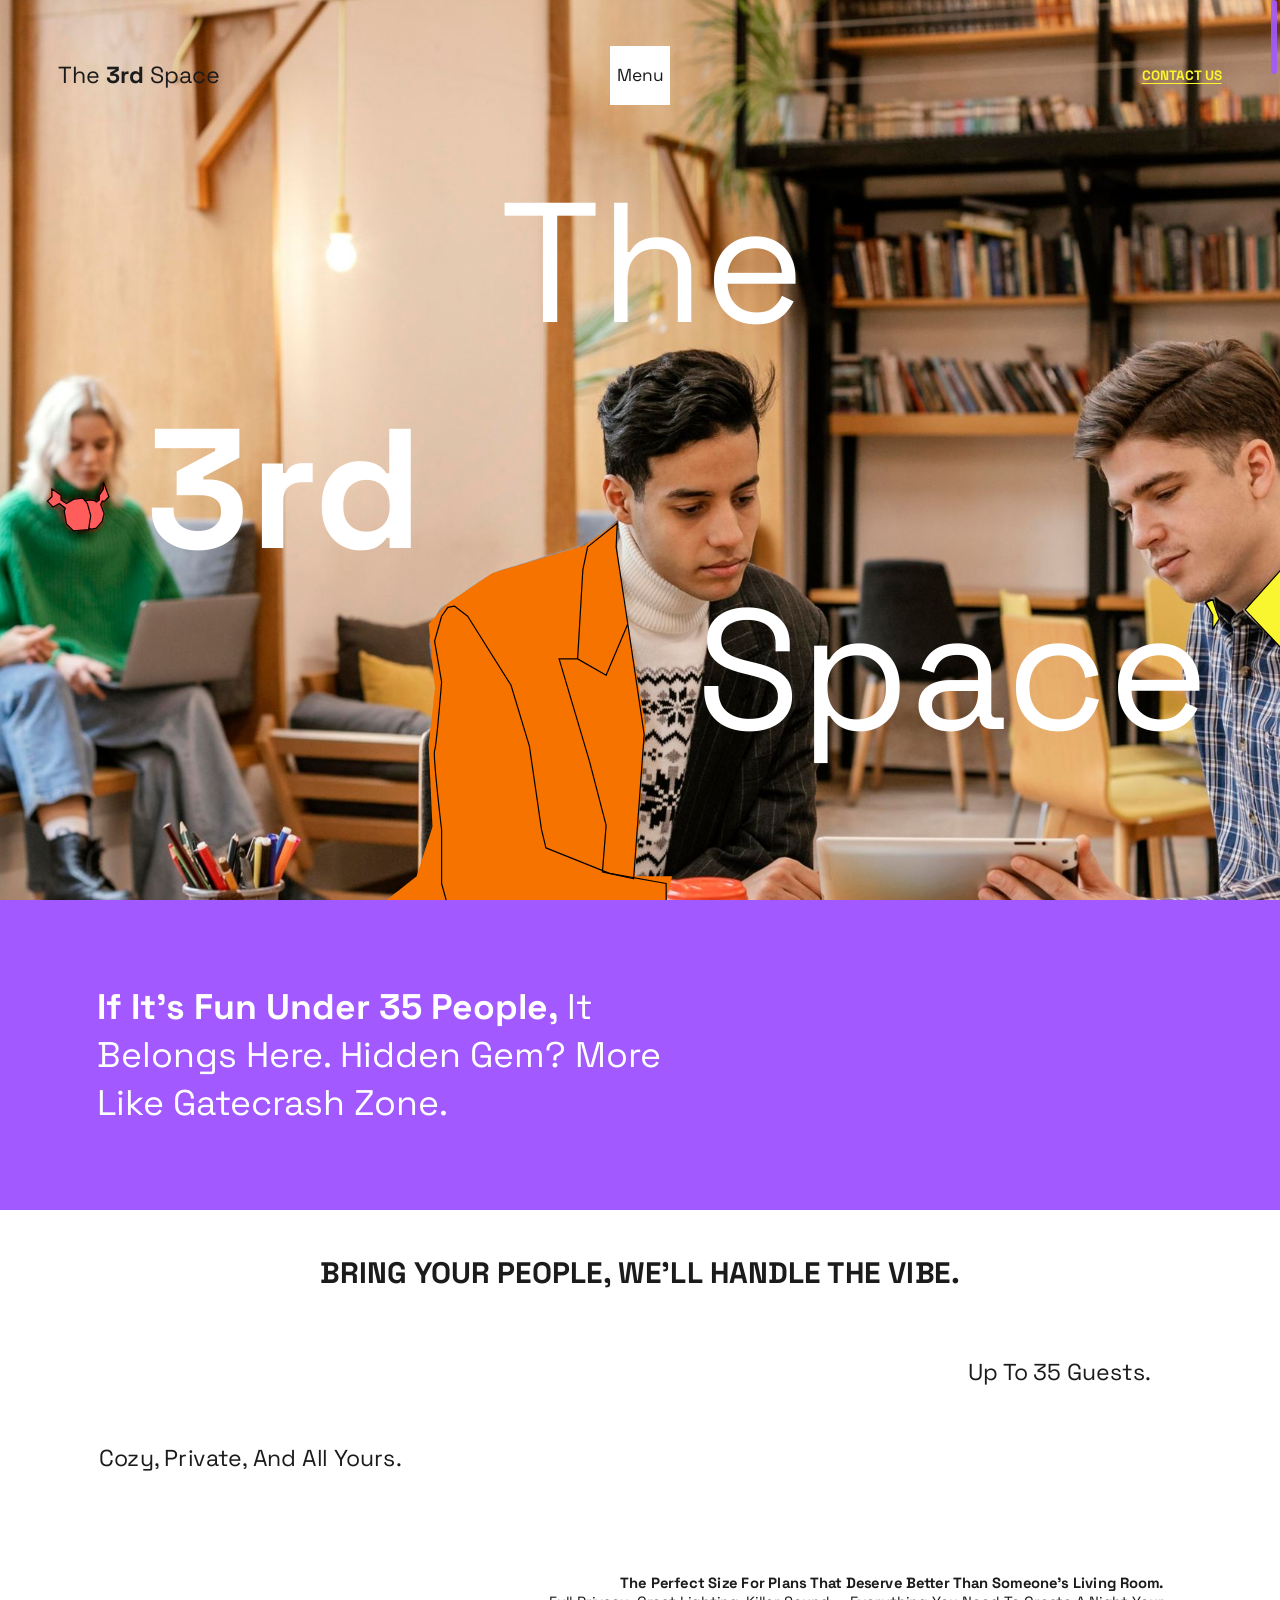
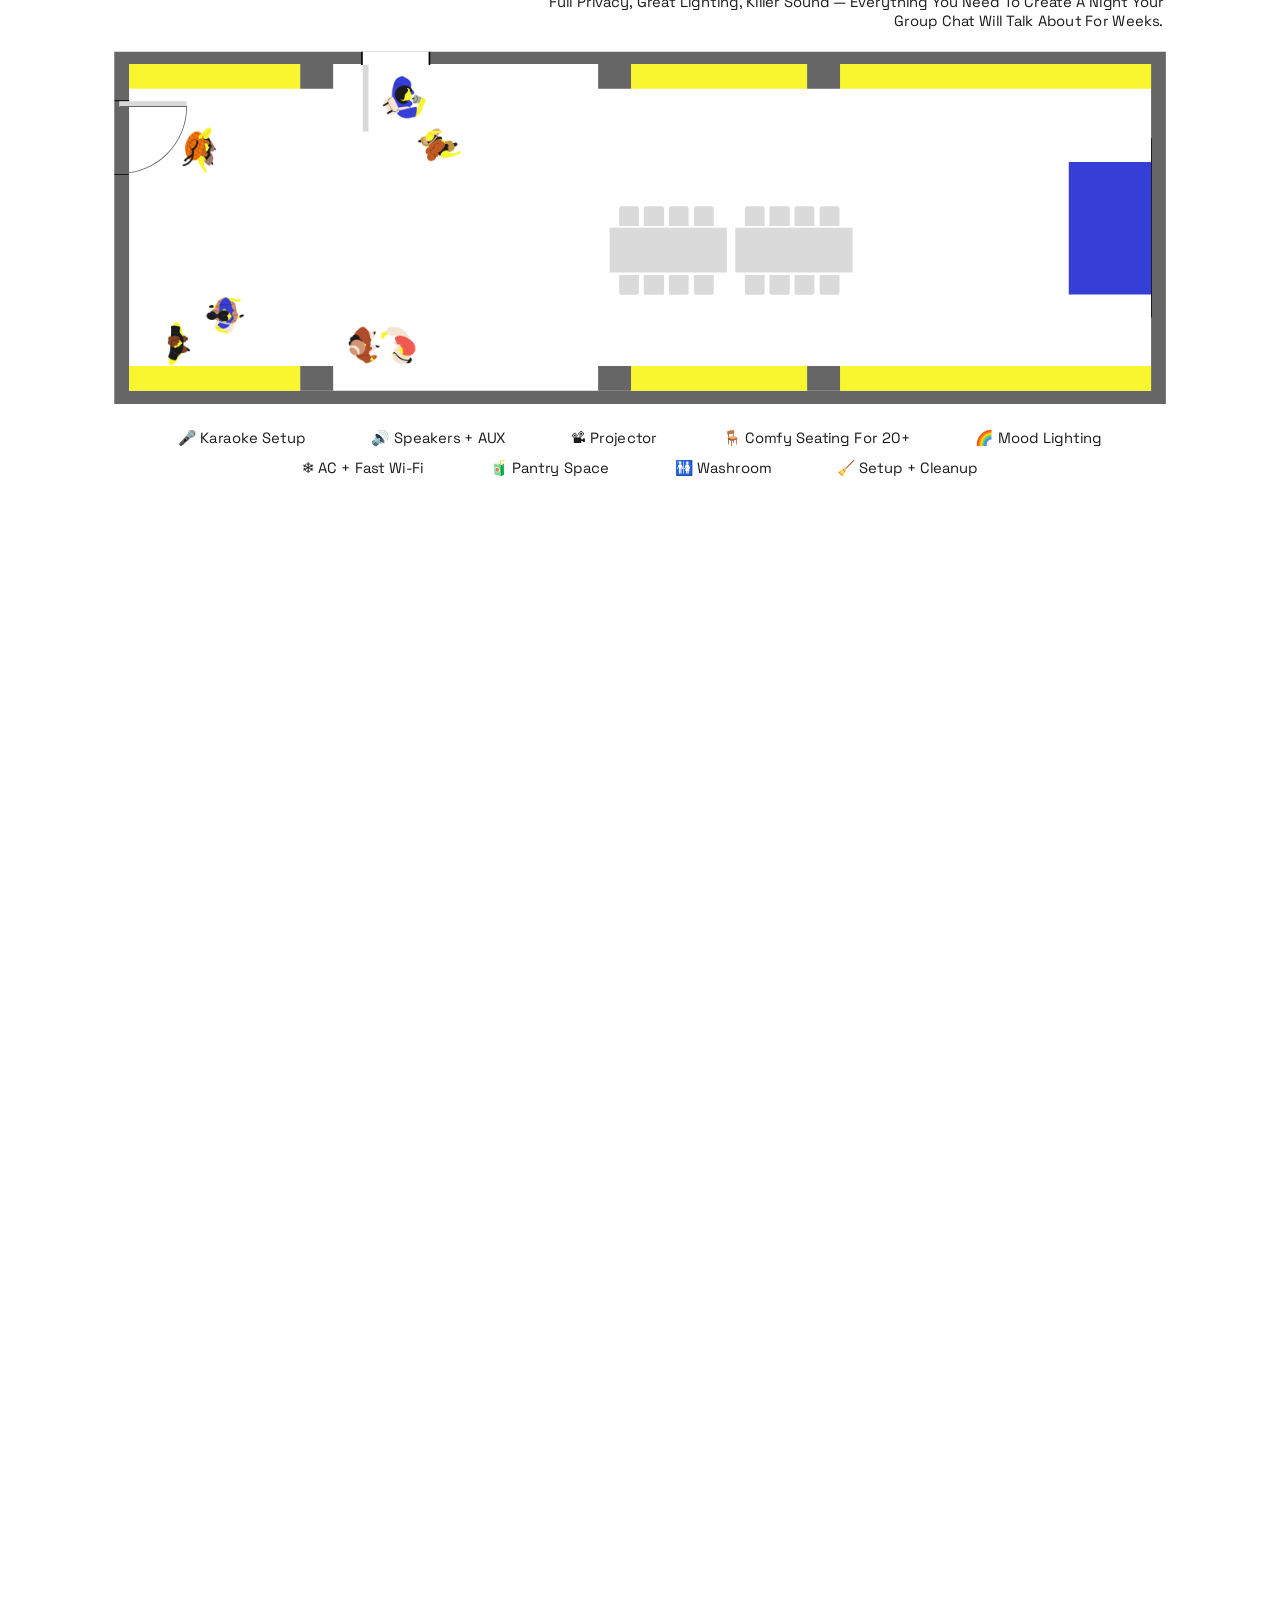
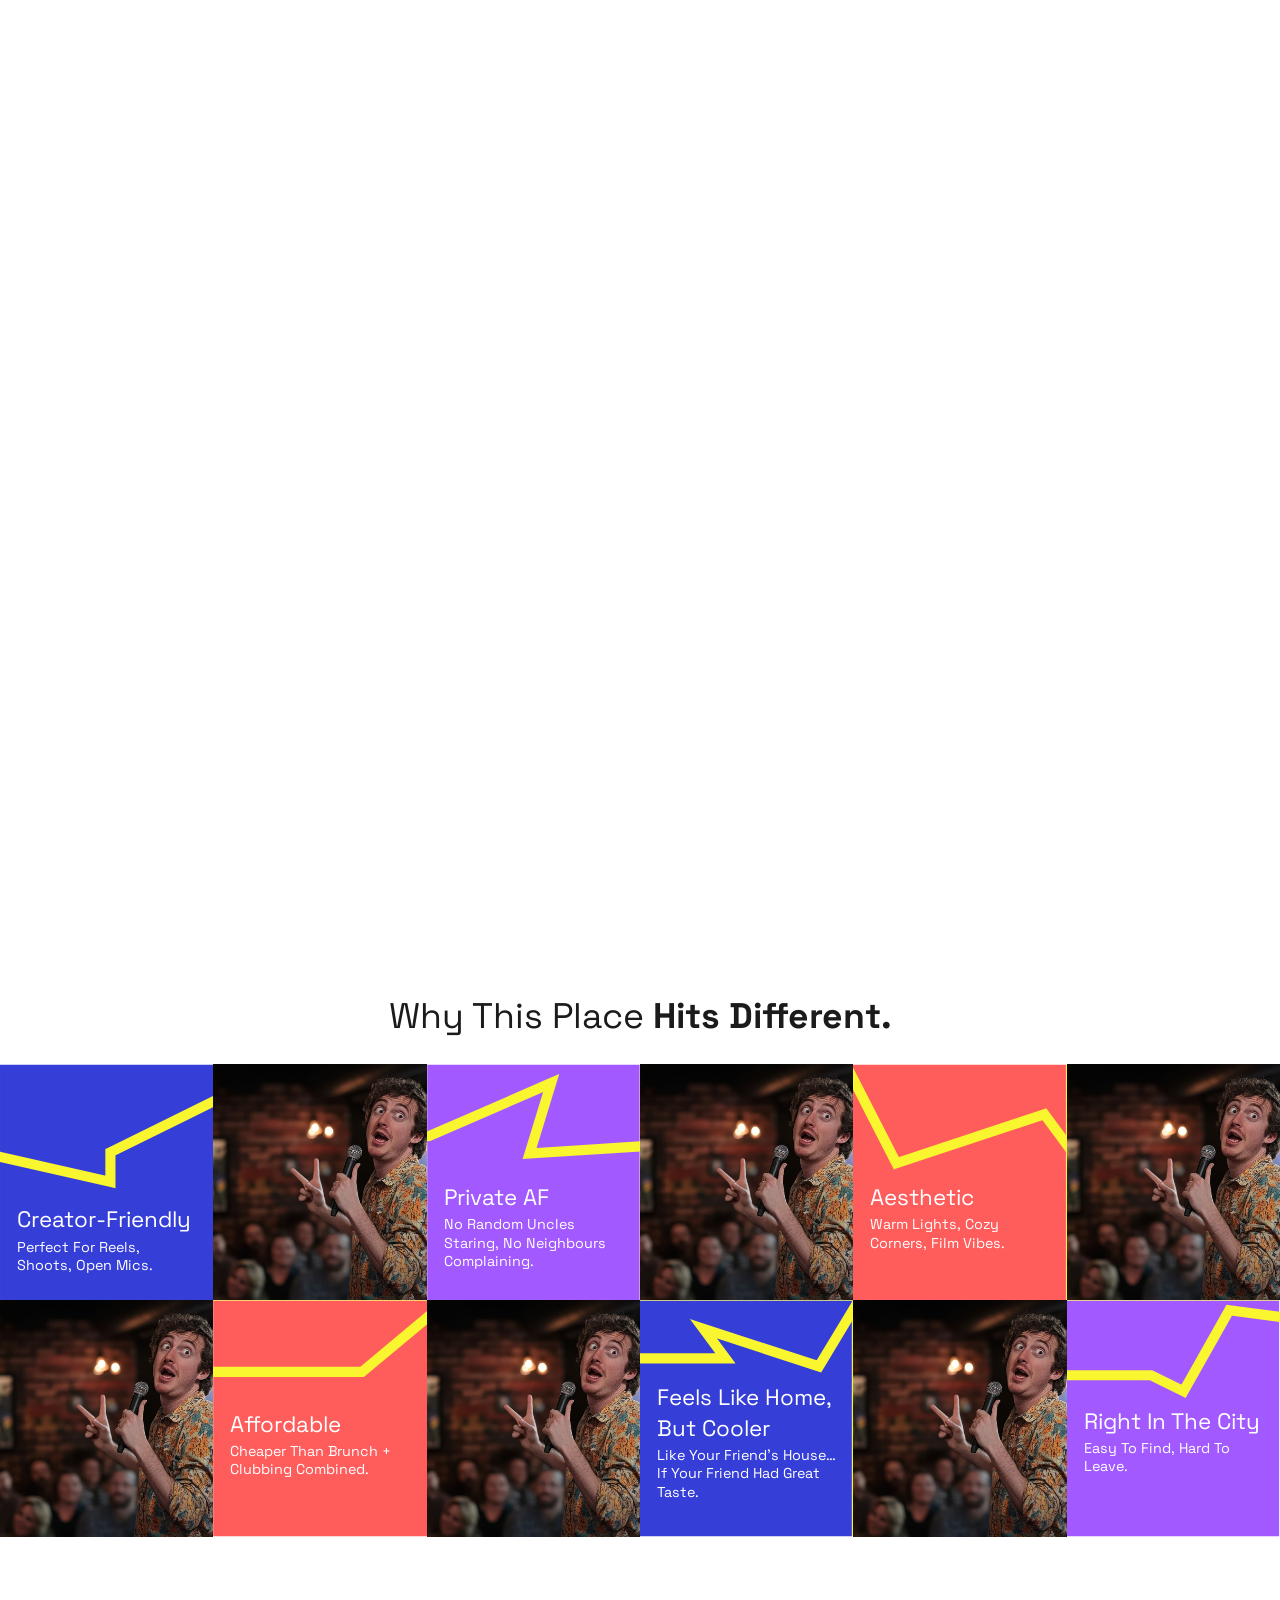
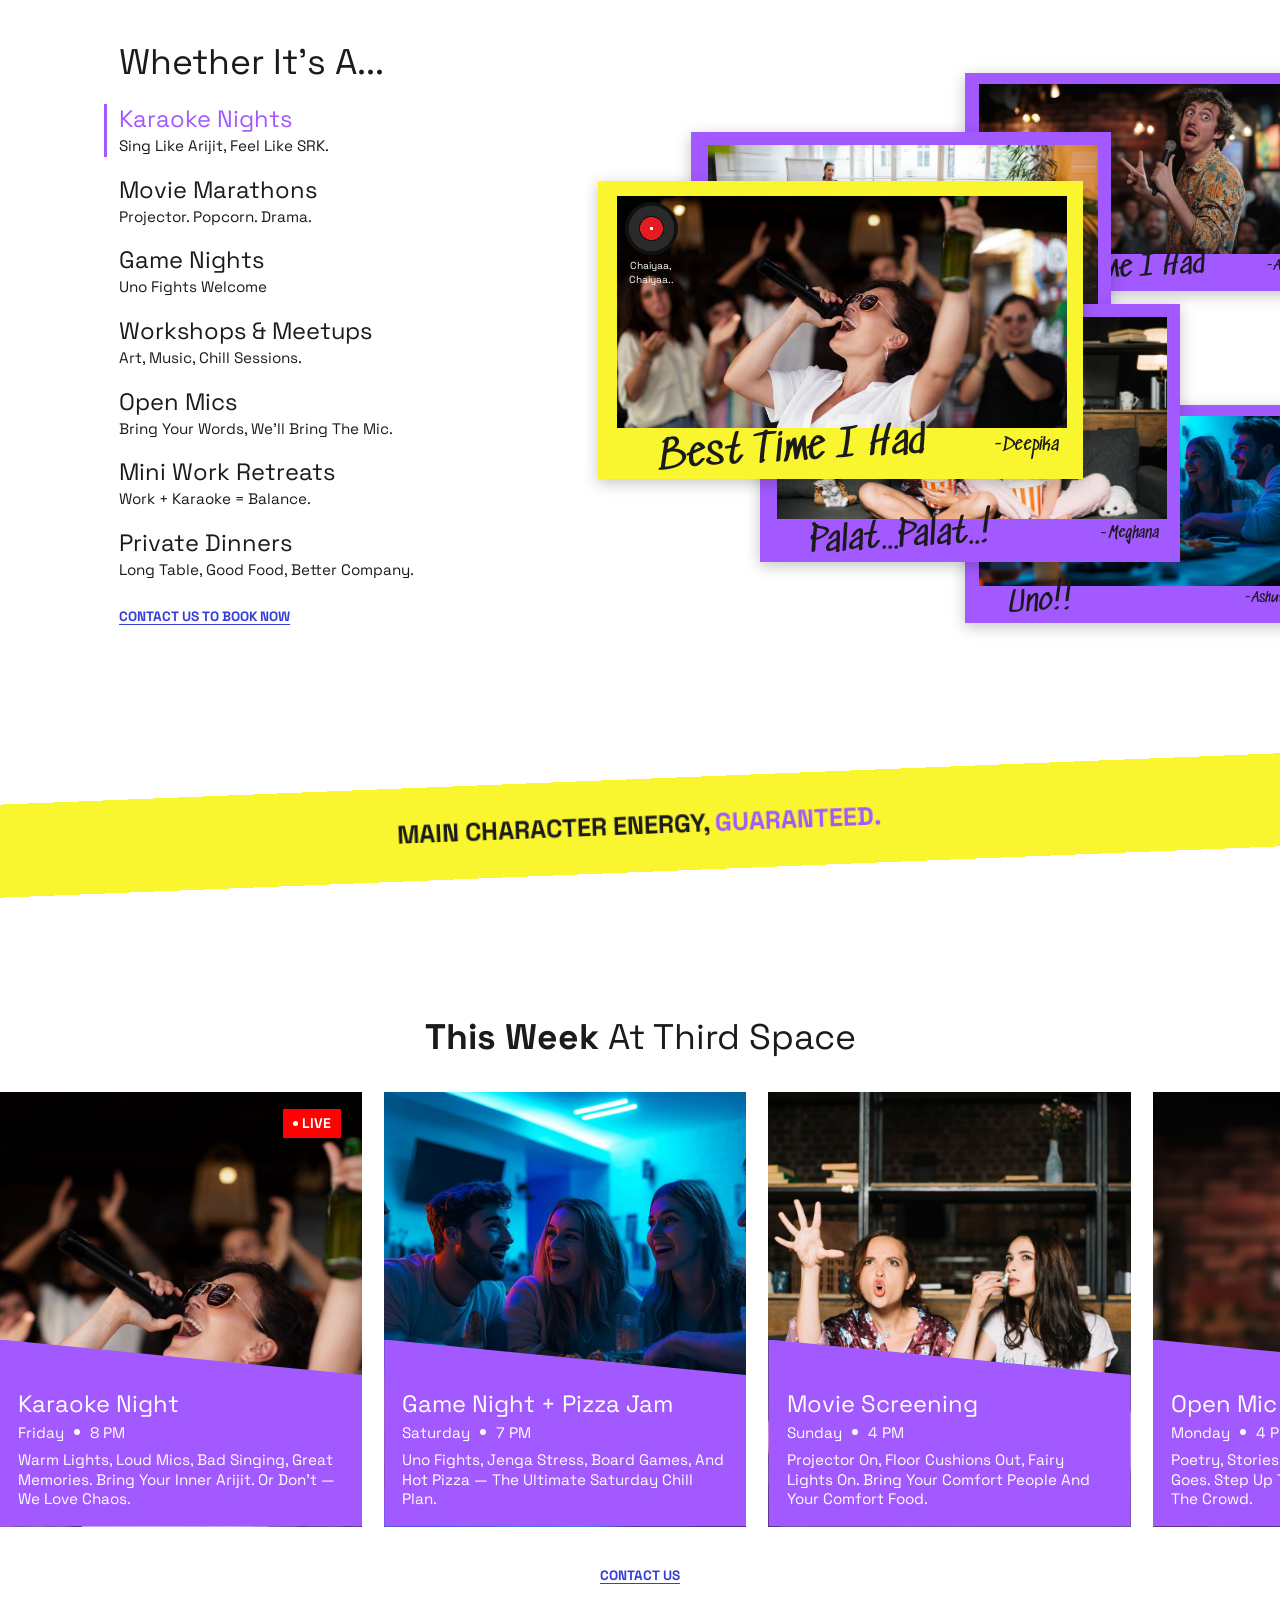
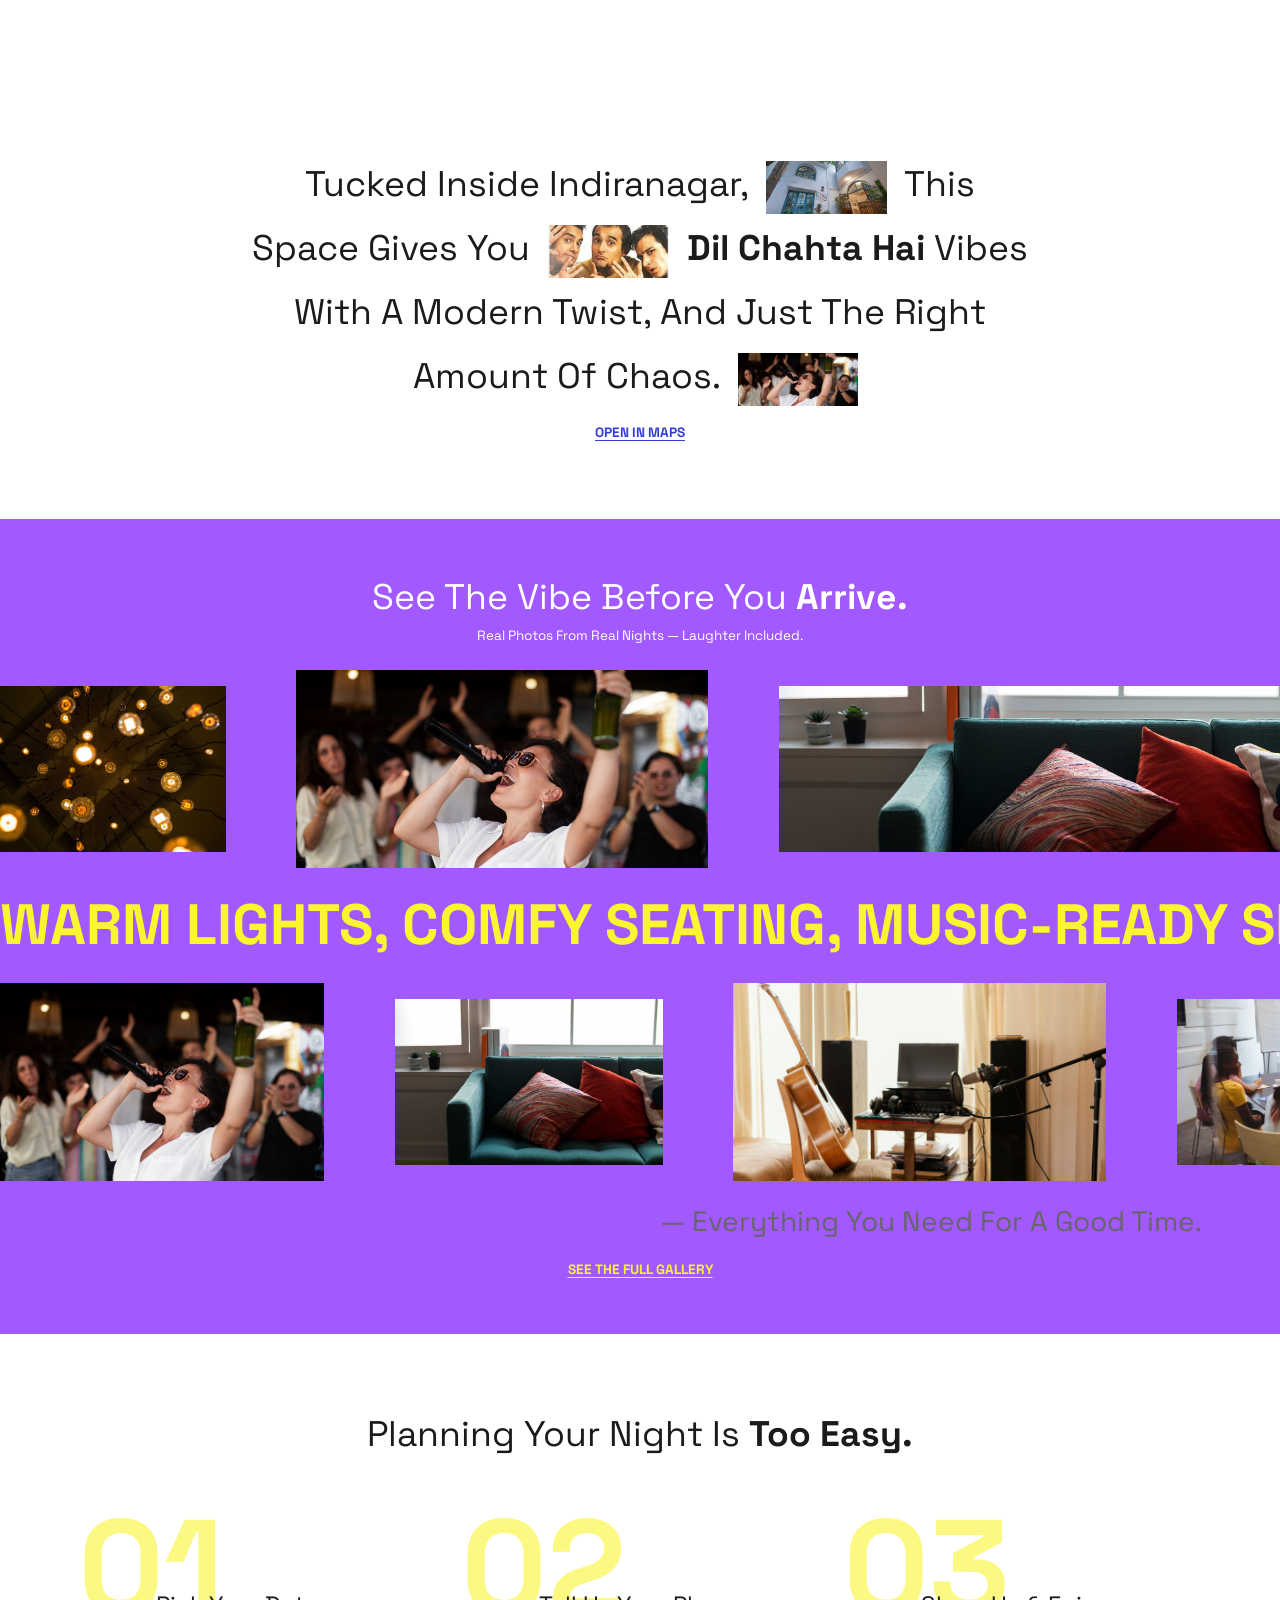
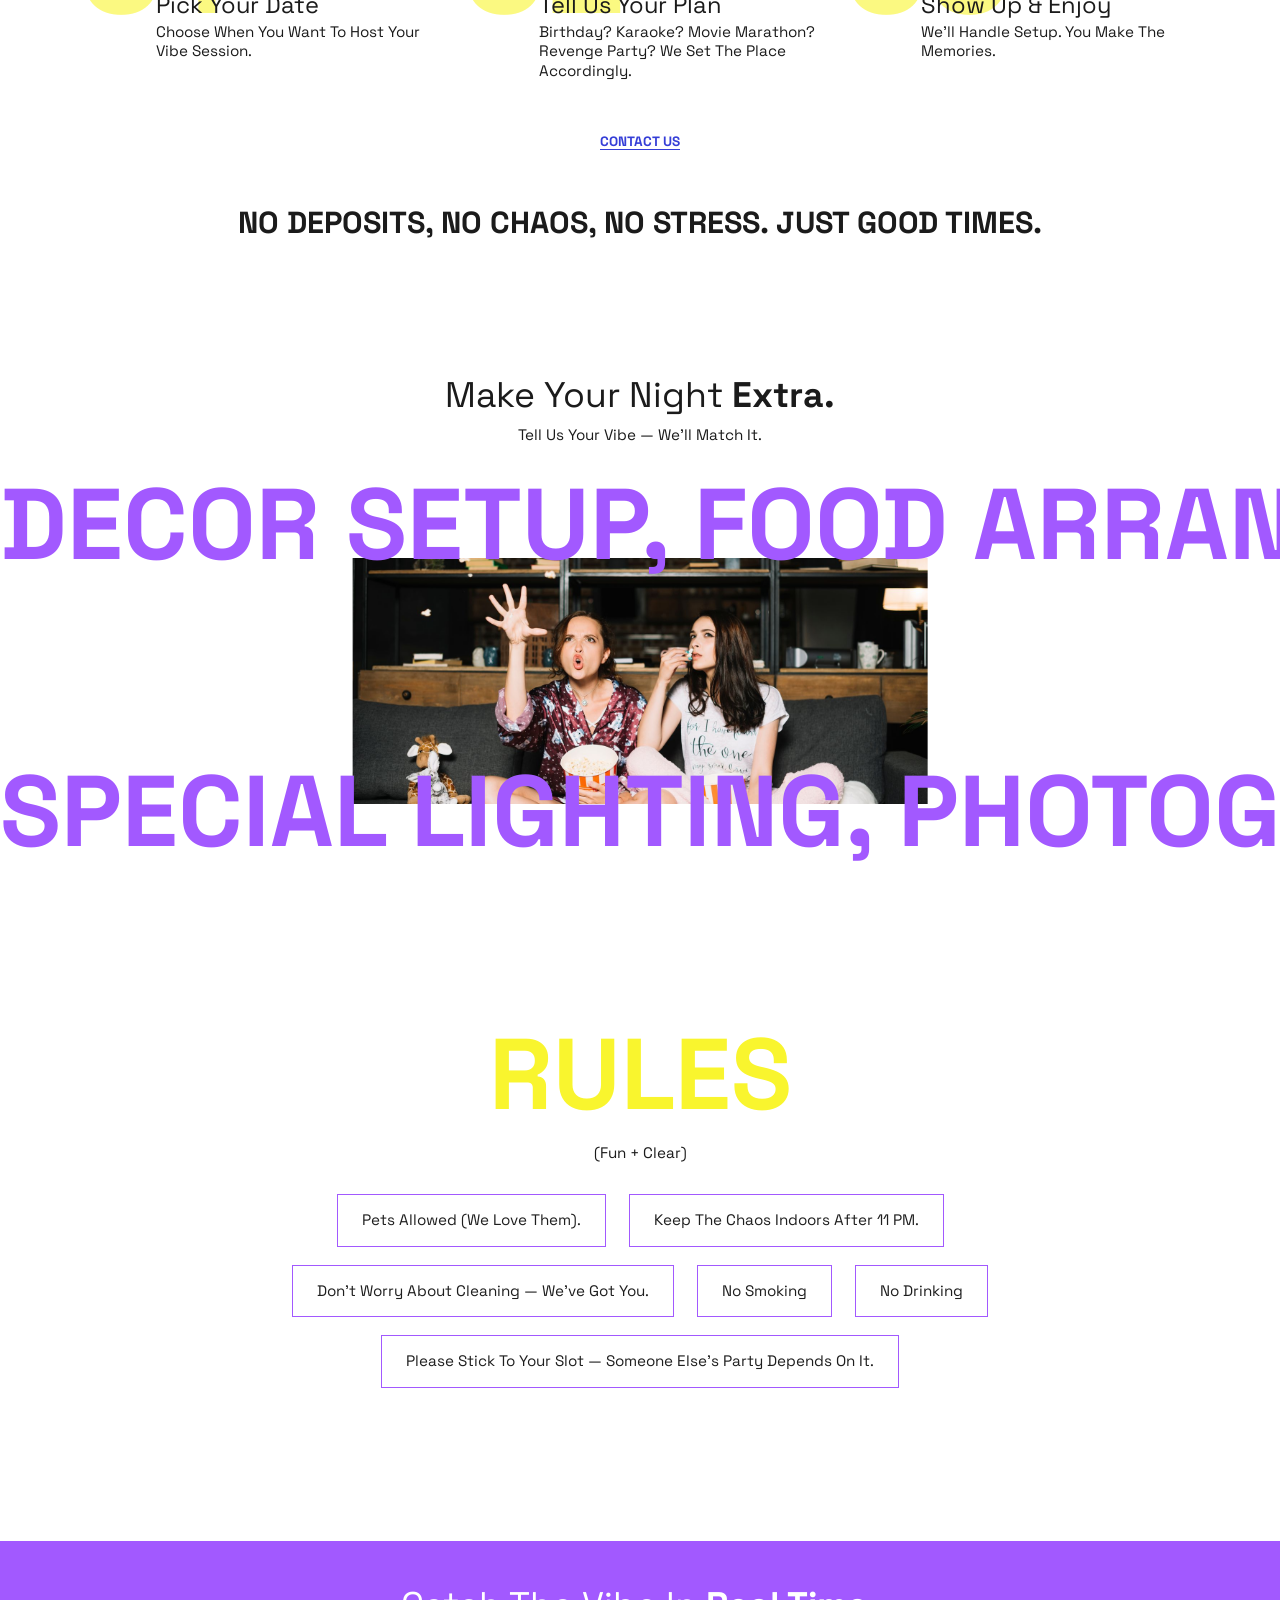
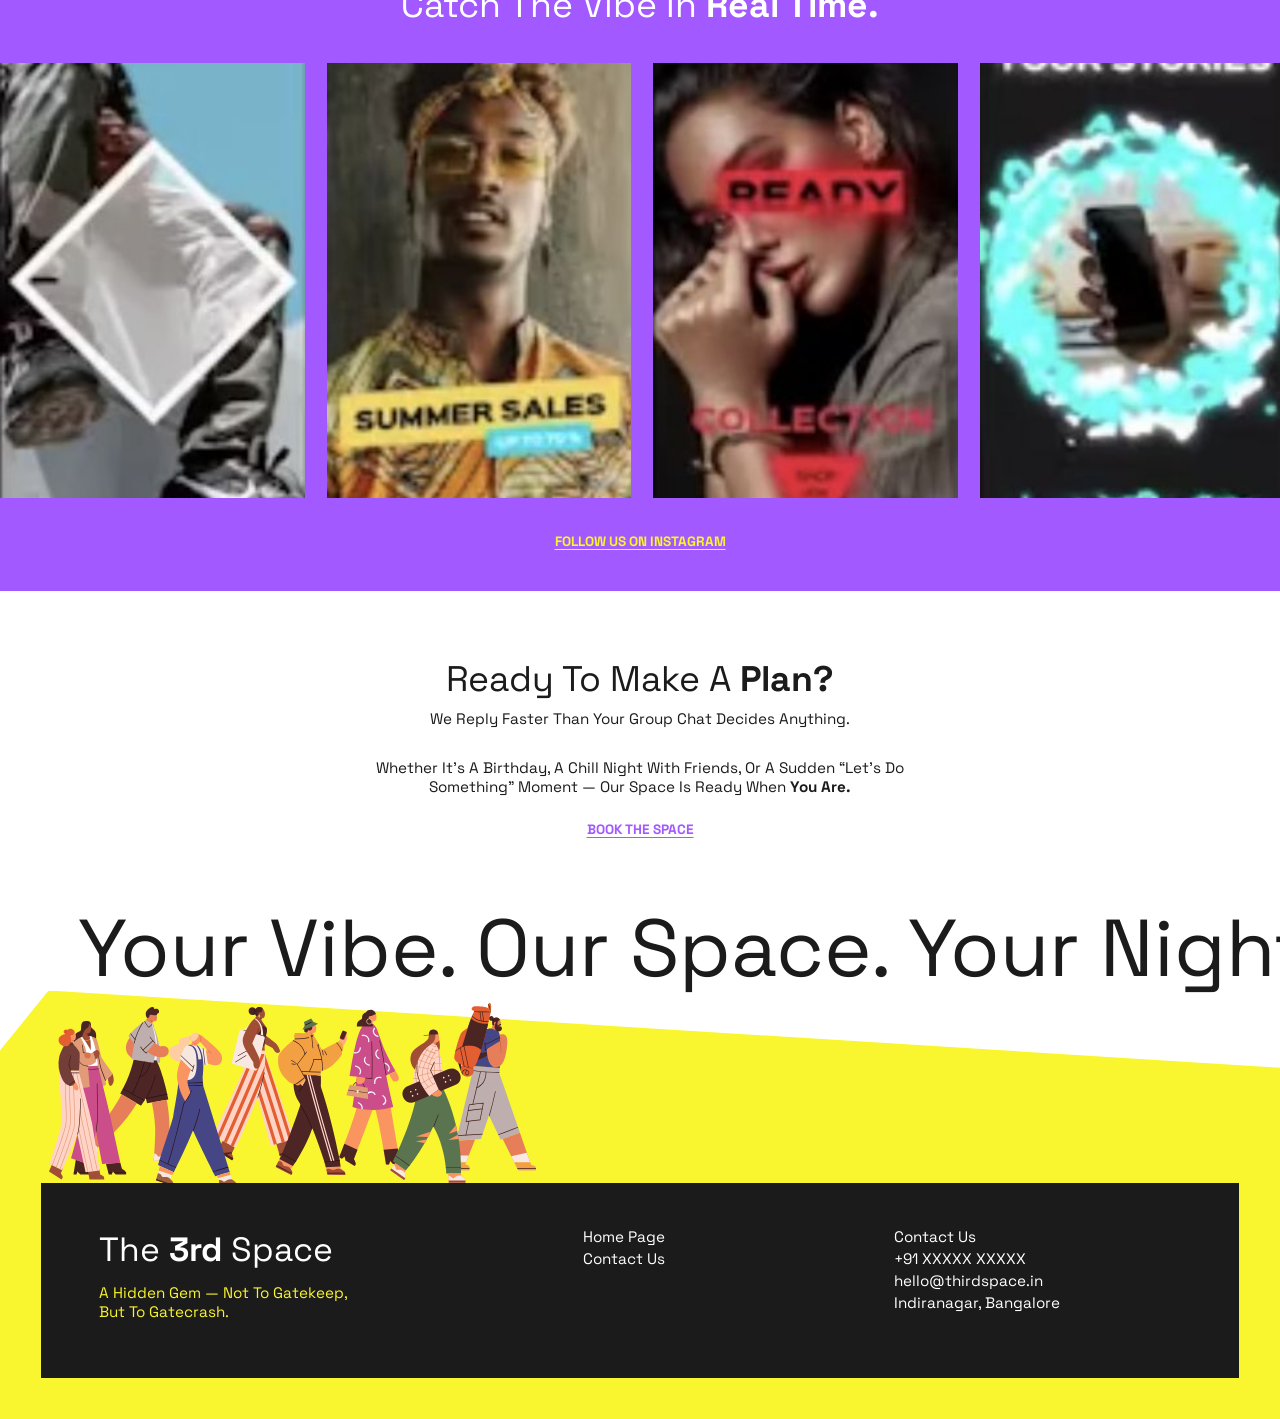
==== index.html @ 32f661d5 "The 3rd Space website" ====
<!doctype html>
<html lang="en">
<head>
  <meta charset="utf-8">
  <meta name="viewport" content="width=device-width, initial-scale=1">
  <title>The 3rd Space — private party space in Indiranagar, Bangalore</title>
  <meta name="description" content="A cozy, private space for up to 35 people in Indiranagar, Bangalore. Karaoke, movie nights, game nights, open mics and more.">
  <link rel="icon" href="data:image/svg+xml,<svg xmlns=%22http://www.w3.org/2000/svg%22 viewBox=%220 0 100 100%22><rect width=%22100%22 height=%22100%22 fill=%22%23a259ff%22/><text x=%2250%22 y=%2268%22 font-size=%2252%22 text-anchor=%22middle%22 fill=%22%23f9f52e%22 font-family=%22Arial%22 font-weight=%22900%22>3</text></svg>">
  <link rel="preconnect" href="https://api.fontshare.com" crossorigin>
  <link rel="preconnect" href="https://fonts.googleapis.com">
  <link rel="preconnect" href="https://fonts.gstatic.com" crossorigin>
  <link rel="stylesheet" href="https://api.fontshare.com/v2/css?f[]=satoshi@400,700,900&display=swap">
  <link rel="stylesheet" href="https://fonts.googleapis.com/css2?family=Sedgwick+Ave&family=Space+Grotesk:wght@400;500&display=swap">
  <link rel="stylesheet" href="css/style.css">
</head>
<body>

<header class="site-header site-header--hero">
  <a class="logo" href="index.html">The <b>3rd</b> Space</a>
  <button class="menu-btn" type="button" aria-expanded="false" aria-controls="menu">Menu</button>
  <a class="header-cta" href="contact.html">Contact us</a>
</header>

<nav class="menu" id="menu" hidden aria-label="Main">
  <button class="menu-close" type="button" aria-label="Close menu">Close</button>
  <a href="index.html" aria-current="page">Home</a>
  <a href="gallery.html">Gallery</a>
  <a href="contact.html">Contact us</a>
</nav>

<main>
  <section class="hero" aria-label="The 3rd Space">
    <div class="hero-art">
      <img class="hero-overlay" src="assets/svg/hero-overlay.svg" alt="">
      <h1 class="hero-title"><span class="w1">The</span> <span class="w2">3rd</span> <span class="w3">Space</span></h1>
    </div>
    <p class="hero-title-m" aria-hidden="true"><span>The</span> <b>3rd</b> <span>Space</span></p>
  </section>

  <section class="intro">
    <p><b>If It’s Fun Under 35 People,</b> It Belongs Here. Hidden Gem? More Like Gatecrash Zone.</p>
  </section>

  <!-- Scroll-driven floor plan: row 1 walks in, row 2 walks into the room -->
  <section class="scene" id="scene" aria-label="Up to 35 guests">
    <div class="scene-pin">
      <!-- on smaller screens the scene's text moves out of the scaled drawing so it stays readable -->
      <div class="scene-copy scene-copy--top">
        <p class="sc-title">Bring Your People, We’ll Handle The Vibe.</p>
        <p class="sc-sub">Up To 35 Guests. Cozy, Private, And All Yours.</p>
      </div>
      <div class="stage-box">
        <div class="stage">
          <h2 class="s-title">Bring Your People, We’ll Handle The Vibe.</h2>
          <p class="s-label" style="left:1154px;top:157px">Up To 35 Guests.</p>
          <p class="s-label" style="left:99px;top:261px">Cozy, Private, And All Yours.</p>
          <p class="s-note"><b>The Perfect Size For Plans That Deserve Better Than Someone’s Living Room.</b><br>Full Privacy, Great Lighting, Killer Sound — Everything You Need To Create A Night Your Group Chat Will Talk About For Weeks.</p>
          <img class="s-floor" src="assets/svg/floor.svg" alt="Floor plan of the space with seating for 20+, a stage and two tables">
          <ul class="s-amen" role="list">
            <li>🎤 Karaoke Setup</li><li>🔊 Speakers + AUX</li><li>📽 Projector</li><li>🪑 Comfy Seating For 20+</li><li>🌈 Mood Lighting</li>
            <li>❄️ AC + Fast Wi-Fi</li><li>🧃 Pantry Space</li><li>🚻 Washroom</li><li>🧹 Setup + Cleanup</li>
          </ul>
        </div>
      </div>
      <div class="scene-copy scene-copy--bottom">
        <p class="sc-note"><b>The Perfect Size For Plans That Deserve Better Than Someone’s Living Room.</b> Full Privacy, Great Lighting, Killer Sound.</p>
        <ul class="sc-amen" role="list">
          <li>🎤 Karaoke</li><li>🔊 Speakers + AUX</li><li>📽 Projector</li><li>🪑 Seating For 20+</li><li>🌈 Mood Lighting</li>
          <li>❄️ AC + Wi-Fi</li><li>🧃 Pantry</li><li>🚻 Washroom</li><li>🧹 Setup + Cleanup</li>
        </ul>
      </div>
    </div>
  </section>

  <section class="why">
    <h2 class="h2">Why This Place <b>Hits Different.</b></h2>
    <div class="why-grid">
      <div class="tile" style="--bg:var(--blue);--t:59.9%"><div class="tile-text"><h3>Creator-Friendly</h3><p>Perfect For Reels, Shoots, Open Mics.</p></div></div>
      <div class="tile"><img src="assets/img/open-mic.jpg" alt="" loading="lazy"></div>
      <div class="tile" style="--bg:var(--purple);--t:50.5%"><div class="tile-text"><h3>Private AF</h3><p>No Random Uncles Staring, No Neighbours Complaining.</p></div></div>
      <div class="tile"><img src="assets/img/open-mic.jpg" alt="" loading="lazy"></div>
      <div class="tile" style="--bg:var(--red);--t:50.5%"><div class="tile-text"><h3>Aesthetic</h3><p>Warm Lights, Cozy Corners, Film Vibes.</p></div></div>
      <div class="tile"><img src="assets/img/open-mic.jpg" alt="" loading="lazy"></div>
      <div class="tile"><img src="assets/img/open-mic.jpg" alt="" loading="lazy"></div>
      <div class="tile" style="--bg:var(--red);--t:46.2%"><div class="tile-text"><h3>Affordable</h3><p>Cheaper Than Brunch + Clubbing Combined.</p></div></div>
      <div class="tile"><img src="assets/img/open-mic.jpg" alt="" loading="lazy"></div>
      <div class="tile" style="--bg:var(--blue);--t:35%"><div class="tile-text"><h3>Feels Like Home, But Cooler</h3><p>Like Your Friend’s House… If Your Friend Had Great Taste.</p></div></div>
      <div class="tile"><img src="assets/img/open-mic.jpg" alt="" loading="lazy"></div>
      <div class="tile" style="--bg:var(--purple);--t:44.8%"><div class="tile-text"><h3>Right In The City</h3><p>Easy To Find, Hard To Leave.</p></div></div>
    </div>
  </section>

  <!-- Hover a vibe: its photo slides up to the front -->
  <section class="whether">
    <div>
      <h2>Whether It’s A...</h2>
      <ul class="vibe-list" role="list">
        <li><button type="button" data-card="0" aria-pressed="true"><span class="t">Karaoke Nights</span><span class="d">Sing Like Arijit, Feel Like SRK.</span></button></li>
        <li><button type="button" data-card="1" aria-pressed="false"><span class="t">Movie Marathons</span><span class="d">Projector. Popcorn. Drama.</span></button></li>
        <li><button type="button" data-card="2" aria-pressed="false"><span class="t">Game Nights</span><span class="d">Uno Fights Welcome</span></button></li>
        <li><button type="button" data-card="3" aria-pressed="false"><span class="t">Workshops &amp; Meetups</span><span class="d">Art, Music, Chill Sessions.</span></button></li>
        <li><button type="button" data-card="4" aria-pressed="false"><span class="t">Open Mics</span><span class="d">Bring Your Words, We’ll Bring The Mic.</span></button></li>
        <li><button type="button" data-card="5" aria-pressed="false"><span class="t">Mini Work Retreats</span><span class="d">Work + Karaoke = Balance.</span></button></li>
        <li><button type="button" data-card="6" aria-pressed="false"><span class="t">Private Dinners</span><span class="d">Long Table, Good Food, Better Company.</span></button></li>
      </ul>
      <a class="link" href="contact.html">Contact us to book now</a>
    </div>
    <div class="stack" aria-hidden="true">
      <figure class="polaroid" data-card="0"><img src="assets/img/karaoke.jpg" alt="" loading="lazy"><span class="vinyl"><i></i>Chaiyaa, Chaiyaa..</span><span class="cap">Best Time I Had</span><span class="who">-Deepika</span></figure>
      <figure class="polaroid" data-card="1"><img src="assets/img/movie.jpg" alt="" loading="lazy"><span class="cap">Palat...Palat..!</span><span class="who">-Meghana</span></figure>
      <figure class="polaroid" data-card="2"><img src="assets/img/game-night.jpg" alt="" loading="lazy"><span class="cap">Uno!!</span><span class="who">-Ashutosh</span></figure>
      <figure class="polaroid" data-card="3"><img src="assets/img/workshop.jpg" alt="" loading="lazy"><span class="cap">Learnt Something!</span><span class="who">-Rohan</span></figure>
      <figure class="polaroid" data-card="4"><img src="assets/img/open-mic.jpg" alt="" loading="lazy"><span class="cap">Best Time I Had</span><span class="who">-Arjun</span></figure>
      <figure class="polaroid" data-card="5"><img src="assets/img/studio.jpg" alt="" loading="lazy"><span class="cap">Work? Kinda.</span><span class="who">-Priya</span></figure>
      <figure class="polaroid" data-card="6"><img src="assets/img/sofa.jpg" alt="" loading="lazy"><span class="cap">Seconds, Please</span><span class="who">-Kabir</span></figure>
    </div>
  </section>

  <div class="band"><p>Main Character Energy, <span>Guaranteed.</span></p></div>

  <section class="week">
    <h2 class="h2"><b>This Week</b> At Third Space</h2>
    <div class="marquee" data-dir="left" data-speed="45">
      <div class="marquee-track pausable">
        <article class="event"><img src="assets/img/karaoke.jpg" alt="Woman singing into a mic at karaoke night"><span class="live">Live</span><div class="event-body"><h3>Karaoke Night</h3><p class="when">Friday<i></i>8 PM</p><p class="desc">Warm Lights, Loud Mics, Bad Singing, Great Memories. Bring Your Inner Arijit. Or Don’t — We Love Chaos.</p></div></article>
        <article class="event"><img src="assets/img/game-night.jpg" alt="Friends laughing at a game night"><div class="event-body"><h3>Game Night + Pizza Jam</h3><p class="when">Saturday<i></i>7 PM</p><p class="desc">Uno Fights, Jenga Stress, Board Games, And Hot Pizza — The Ultimate Saturday Chill Plan.</p></div></article>
        <article class="event"><img src="assets/img/movie.jpg" alt="Two friends with popcorn at a movie screening"><div class="event-body"><h3>Movie Screening</h3><p class="when">Sunday<i></i>4 PM</p><p class="desc">Projector On, Floor Cushions Out, Fairy Lights On. Bring Your Comfort People And Your Comfort Food.</p></div></article>
        <article class="event"><img src="assets/img/open-mic.jpg" alt="Performer at an open mic"><div class="event-body"><h3>Open Mic Night</h3><p class="when">Monday<i></i>4 PM</p><p class="desc">Poetry, Stories, Music, Stand-Up — Anything Goes. Step Up To The Mic Or Just Vibe With The Crowd.</p></div></article>
      </div>
    </div>
    <p class="center"><a class="link" href="contact.html">Contact us</a></p>
  </section>

  <section class="tucked">
    <p>Tucked Inside Indiranagar, <img class="chip" src="assets/img/venue.jpg" alt="The courtyard entrance"> This Space Gives You <img class="chip" src="assets/img/dch.jpg" alt=""> <b>Dil Chahta Hai</b> Vibes With A Modern Twist, And Just The Right Amount Of Chaos. <img class="chip" src="assets/img/karaoke.jpg" alt=""></p>
    <a class="link" href="https://www.google.com/maps/search/?api=1&amp;query=Indiranagar%2C+Bangalore" target="_blank" rel="noopener">Open in maps</a>
  </section>

  <section class="vibe">
    <h2 class="h2">See The Vibe Before You <b>Arrive.</b></h2>
    <p class="sub">Real Photos From Real Nights — Laughter Included.</p>
    <div class="marquee photo-row photo-row--top" data-dir="right" data-speed="40">
      <div class="marquee-track">
        <img src="assets/img/lights.jpg" alt="Warm hanging bulbs" style="aspect-ratio:255/188">
        <img class="tall" src="assets/img/karaoke.jpg" alt="Karaoke night" style="aspect-ratio:426/205">
        <img src="assets/img/sofa.jpg" alt="Comfy sofa with cushions" style="aspect-ratio:515/165">
      </div>
    </div>
    <div class="marquee big-scroll" data-dir="left" data-speed="80" aria-label="Warm lights, comfy seating, music-ready setup, yoga, meetings">
      <div class="marquee-track"><span>Warm Lights, Comfy Seating, Music-Ready Setup, Yoga, Meetings,</span></div>
    </div>
    <div class="marquee photo-row" data-dir="left" data-speed="40">
      <div class="marquee-track">
        <img class="tall" src="assets/img/karaoke.jpg" alt="" style="aspect-ratio:381/233">
        <img src="assets/img/sofa.jpg" alt="" style="aspect-ratio:337/209">
        <img class="tall" src="assets/img/studio.jpg" alt="Music corner with guitar and speakers" style="aspect-ratio:438/233">
        <img src="assets/img/workshop.jpg" alt="" style="aspect-ratio:426/183">
      </div>
    </div>
    <p class="aside">— Everything You Need For A Good Time.</p>
    <p class="center"><a class="link link--yellow" href="gallery.html">See the full gallery</a></p>
  </section>

  <section class="steps">
    <h2 class="h2">Planning Your Night Is <b>Too Easy.</b></h2>
    <ol>
      <li><span class="num" aria-hidden="true">01</span><h3>Pick Your Date</h3><p>Choose When You Want To Host Your Vibe Session.</p></li>
      <li><span class="num" aria-hidden="true">02</span><h3>Tell Us Your Plan</h3><p>Birthday? Karaoke? Movie Marathon? Revenge Party? We Set The Place Accordingly.</p></li>
      <li><span class="num" aria-hidden="true">03</span><h3>Show Up &amp; Enjoy</h3><p>We’ll Handle Setup. You Make The Memories.</p></li>
    </ol>
    <p class="center"><a class="link" href="contact.html">Contact us</a></p>
    <p class="shout">No Deposits, No Chaos, No Stress. Just Good Times.</p>
  </section>

  <section class="extra">
    <h2 class="h2">Make Your Night <b>Extra.</b></h2>
    <p class="sub">Tell Us Your Vibe — We’ll Match It.</p>
    <div class="extra-stage">
      <img class="photo" src="assets/img/movie.jpg" alt="Two friends reacting during a movie night">
      <div class="marquee row-a" data-dir="right" data-speed="70" aria-label="Decor setup, food arrangements">
        <div class="marquee-track"><span>Decor Setup, Food Arrangements,</span></div>
      </div>
      <div class="marquee row-b" data-dir="left" data-speed="70" aria-label="Special lighting, photographer">
        <div class="marquee-track"><span>Special Lighting, Photographer,</span></div>
      </div>
    </div>
  </section>

  <section class="rules">
    <h2>Rules</h2>
    <p class="sub">(Fun + Clear)</p>
    <ul role="list">
      <li>Pets Allowed (We Love Them).</li>
      <li>Keep The Chaos Indoors After 11 PM.</li>
      <li>Don’t Worry About Cleaning — We’ve Got You.</li>
      <li>No Smoking</li>
      <li>No Drinking</li>
      <li>Please Stick To Your Slot — Someone Else’s Party Depends On It.</li>
    </ul>
  </section>

  <section class="insta">
    <h2 class="h2">Catch The Vibe In <b>Real Time.</b></h2>
    <div class="marquee" data-dir="left" data-speed="45">
      <div class="marquee-track pausable">
        <a class="insta-tile" href="https://www.instagram.com/" target="_blank" rel="noopener"><img src="assets/img/insta-1.jpg" alt="Instagram post"></a>
        <a class="insta-tile" href="https://www.instagram.com/" target="_blank" rel="noopener"><img src="assets/img/insta-2.jpg" alt="Instagram post"></a>
        <a class="insta-tile" href="https://www.instagram.com/" target="_blank" rel="noopener"><img src="assets/img/insta-3.jpg" alt="Instagram post"></a>
        <a class="insta-tile" href="https://www.instagram.com/" target="_blank" rel="noopener"><img src="assets/img/insta-4.jpg" alt="Instagram post"></a>
      </div>
    </div>
    <p class="center"><a class="link link--yellow" href="https://www.instagram.com/" target="_blank" rel="noopener">Follow us on Instagram</a></p>
  </section>

  <section class="ready">
    <h2 class="h2">Ready To Make A <b>Plan?</b></h2>
    <p class="sub">We Reply Faster Than Your Group Chat Decides Anything.</p>
    <p class="lede">Whether It’s A Birthday, A Chill Night With Friends, Or A Sudden “Let’s Do Something” Moment — Our Space Is Ready When <b>You Are.</b></p>
    <a class="link link--purple" href="contact.html">Book the space</a>
    <p class="bigline">Your Vibe. Our Space. Your Night.</p>
  </section>
</main>

<footer class="site-footer">
  <img class="crowd" src="assets/svg/crowd.svg" alt="">
  <div class="footer-box">
    <div>
      <a class="logo" href="index.html">The <b>3rd</b> Space</a>
      <p class="tag">A Hidden Gem — Not To Gatekeep, But To Gatecrash.</p>
    </div>
    <nav aria-label="Footer">
      <a href="index.html">Home Page</a>
      <a href="contact.html">Contact Us</a>
    </nav>
    <div>
      <h3>Contact Us</h3>
      <address><a href="tel:+910000000000">+91 XXXXX XXXXX</a><br><a href="mailto:hello@thirdspace.in">hello@thirdspace.in</a><br>Indiranagar, Bangalore</address>
    </div>
  </div>
</footer>

<script src="js/scene-data.js"></script>
<script src="js/main.js"></script>
<script src="js/scene.js"></script>
</body>
</html>
---- css/style.css ----
/* The 3rd Space — styles. Design canvas is 1512px wide; sizes scale with the viewport. */
:root {
  --purple: #a259ff;
  --yellow: #f9f52e;
  --blue: #353ed7;
  --red: #ff5c5c;
  --ink: #1b1b1b;
  --grey: #666666;
  --white: #ffffff;
  --display: "Satoshi", "Space Grotesk", system-ui, sans-serif;
  --body: "Space Grotesk", system-ui, sans-serif;
  --hand: "Sedgwick Ave", "Comic Sans MS", cursive;
  --gutter: clamp(20px, 6.1vw, 92px);
  --fz-h2: clamp(28px, 2.78vw, 42px);
  --fz-h3: clamp(20px, 1.85vw, 28px);
  --fz-body: clamp(15px, 1.19vw, 18px);
  --fz-link: clamp(13px, 1.06vw, 16px);
}

*, *::before, *::after { box-sizing: border-box; }
html { scroll-behavior: smooth; overflow-x: clip; }
@supports not (overflow: clip) { html, body { overflow-x: hidden; } }
body {
  margin: 0;
  background: var(--white);
  color: var(--ink);
  font-family: var(--display);
  font-size: var(--fz-body);
  line-height: 1.35;
  -webkit-font-smoothing: antialiased;
  overflow-x: clip;
}

/* native scrollbar hidden (no track, no gutter); js/main.js draws a floating purple bar instead */
html { scrollbar-width: none; }
::-webkit-scrollbar { display: none; width: 0; height: 0; }
.scroll-thumb {
  position: fixed;
  top: 0;
  right: 3px;
  width: 6px;
  min-height: 40px;
  background: var(--purple);
  border-radius: 3px;
  z-index: 100;
  cursor: grab;
  touch-action: none;
  opacity: .9;
  transition: background-color .2s, width .2s, opacity .3s;
}
.scroll-thumb:hover, .scroll-thumb.is-dragging { background: var(--blue); width: 8px; opacity: 1; }
.scroll-thumb.is-dragging { cursor: grabbing; }
.scroll-thumb[hidden] { display: none; }
@media (hover: none) { .scroll-thumb { pointer-events: none; width: 4px; } }
img { display: block; max-width: 100%; }
a { color: inherit; }
h1, h2, h3, p { margin: 0; font-weight: 400; }
button, input, textarea { font: inherit; color: inherit; }
:focus-visible { outline: 3px solid var(--blue); outline-offset: 3px; }
.sr-only { position: absolute; width: 1px; height: 1px; overflow: hidden; clip: rect(0 0 0 0); white-space: nowrap; }

.h2 { font-size: var(--fz-h2); line-height: 1.35; text-align: center; }
.h2 b { font-weight: 700; }
.sub { font-family: var(--body); font-size: var(--fz-body); text-align: center; margin-top: 6px; }
.shout { font-weight: 900; text-transform: uppercase; font-size: clamp(20px, 2.38vw, 36px); text-align: center; line-height: 1.3; }

.link {
  display: inline-block;
  font-weight: 700;
  font-size: var(--fz-link);
  text-transform: uppercase;
  text-decoration: underline;
  text-underline-offset: 3px;
  color: var(--blue);
}
.link:hover { text-decoration-thickness: 2px; }
.link--yellow { color: var(--yellow); }
.link--purple { color: var(--purple); }
.center { text-align: center; }

/* ------------------------------------------------------------ header & menu */
.site-header {
  display: grid;
  grid-template-columns: 1fr auto 1fr;
  align-items: center;
  padding: clamp(16px, 3.6vw, 54px) clamp(20px, 4.56vw, 69px) 0;
  position: relative;
  z-index: 20;
}
.site-header--hero { position: absolute; inset: 0 0 auto 0; }
.logo { font-size: clamp(18px, 1.82vw, 27.5px); text-decoration: none; white-space: nowrap; }
.logo b { font-weight: 700; }
.menu-btn {
  justify-self: center;
  width: clamp(48px, 4.63vw, 70px);
  aspect-ratio: 1;
  border: 0;
  background: var(--blue);
  color: var(--white);
  font-size: clamp(14px, 1.36vw, 20.5px);
  cursor: pointer;
}
.site-header--hero .menu-btn { background: var(--white); color: var(--ink); }
.header-cta { justify-self: end; font-weight: 700; font-size: var(--fz-link); text-transform: uppercase; text-underline-offset: 3px; color: var(--blue); }
.site-header--hero .header-cta { color: var(--yellow); }

.menu {
  position: fixed;
  inset: 0;
  z-index: 50;
  background: var(--purple);
  color: var(--white);
  display: flex;
  flex-direction: column;
  justify-content: center;
  padding: var(--gutter);
  gap: 8px;
}
.menu[hidden] { display: none; }
.menu a { font-size: clamp(44px, 8vw, 120px); line-height: 1.05; text-decoration: none; width: fit-content; }
.menu a:hover, .menu a[aria-current="page"] { color: var(--yellow); }
.menu-close {
  position: absolute;
  top: clamp(16px, 3.6vw, 54px);
  left: 50%;
  translate: -50% 0;
  width: clamp(48px, 4.63vw, 70px);
  aspect-ratio: 1;
  border: 0;
  background: var(--yellow);
  color: var(--ink);
  cursor: pointer;
}

.crumbs { padding: clamp(20px, 2.6vw, 40px) clamp(20px, 4.56vw, 69px) 0; font-size: clamp(11px, .93vw, 14px); text-transform: uppercase; display: flex; gap: 10px; align-items: center; }
.crumbs a { text-decoration: none; }
.crumbs [aria-current] { color: var(--blue); text-decoration: underline; text-underline-offset: 3px; }

/* ------------------------------------------------------------ hero */
.hero { position: relative; width: 100%; height: 100vh; height: 100svh; min-height: 520px; overflow: hidden; background: #c9a37a; container-type: size; }
/* the photo, colour overlay and title share one 1512x750 box that covers the hero, so they stay aligned at any screen size */
.hero-art {
  position: absolute;
  left: 50%;
  top: 50%;
  width: max(100cqw, 201.6cqh);
  aspect-ratio: 1512 / 750;
  translate: -50% -50%;
  background: url(../assets/img/hero.jpg) center / cover no-repeat;
  container-type: size;
}
.hero-overlay { position: absolute; inset: 0; width: 100%; height: 100%; pointer-events: none; }
.hero-title { position: absolute; inset: 0; color: var(--white); font-size: clamp(56px, 9.39vw, 142px); font-size: 9.39cqw; line-height: 1.35; pointer-events: none; }
.hero-title span { position: absolute; }
.hero-title .w1 { left: 42.3%; top: 16.5%; }
.hero-title .w2 { left: 22.75%; top: 41.6%; font-weight: 700; }
.hero-title .w3 { left: 53.1%; top: 61.7%; }
.hero-title-m { display: none; }

.intro { background: var(--purple); color: var(--white); padding: clamp(48px, 6.5vw, 99px) clamp(24px, 7.6vw, 115px); }
.intro p { font-size: clamp(24px, 2.78vw, 42px); line-height: 1.35; max-width: 16em; }
.intro b { font-weight: 700; }

/* ------------------------------------------------------------ floor-plan scene */
.scene { position: relative; height: 320vh; }
.scene-pin { position: sticky; top: 0; height: 100vh; height: 100svh; display: flex; flex-direction: column; align-items: center; justify-content: center; gap: 14px; overflow: hidden; }
.scene-copy { display: none; }
.scene--compact .scene-copy { display: block; width: 100%; max-width: 640px; padding: 0 20px; text-align: center; }
.scene--compact .stage .s-title, .scene--compact .stage .s-label, .scene--compact .stage .s-note, .scene--compact .stage .s-amen { display: none; }
.sc-title { font-weight: 900; text-transform: uppercase; font-size: clamp(18px, 4.4vw, 28px); line-height: 1.2; }
.sc-sub { font-size: clamp(15px, 3.4vw, 20px); margin-top: 6px; }
.sc-note { font-family: var(--body); font-size: clamp(13px, 3.1vw, 16px); line-height: 1.3; }
.sc-note b { font-family: var(--display); font-weight: 900; }
.sc-amen { list-style: none; padding: 0; margin: 10px 0 0; display: flex; flex-wrap: wrap; justify-content: center; gap: 4px 14px; font-family: var(--body); font-size: clamp(12px, 2.9vw, 15px); }
.stage-box { position: relative; }
.stage { position: absolute; left: 0; top: 0; width: 1512px; height: 1050px; transform-origin: 0 0; }
.stage > * { position: absolute; margin: 0; }
.stage .s-title { left: 0; width: 1512px; top: 31px; font-weight: 900; font-size: 36px; text-transform: uppercase; text-align: center; }
.stage .s-label { font-size: 28px; white-space: nowrap; }
.stage .s-note { left: 592px; bottom: 561px; width: 800px; font-family: var(--body); font-size: 18px; text-align: right; line-height: 1.28; }
.stage .s-note b { font-family: var(--display); font-weight: 900; }
.stage .s-floor { left: 100px; top: 505px; width: 1310px; height: 450px; }
.stage .s-amen { list-style: none; padding: 0; left: 156px; top: 973px; width: 1200px; display: flex; flex-wrap: wrap; justify-content: center; gap: 12px 80px; font-family: var(--body); font-size: 18px; }
.stage .person { will-change: transform; transform-origin: 50% 50%; cursor: grab; touch-action: none; user-select: none; -webkit-user-drag: none; }
.stage .person.is-dragging { cursor: grabbing; z-index: 3; filter: drop-shadow(0 10px 8px rgba(27, 27, 27, .3)); }
.stage .person.is-returning { z-index: 2; }

/* ------------------------------------------------------------ why */
.why { padding-top: clamp(56px, 7.9vw, 120px); }
.why .h2 { margin-bottom: 24px; }
.why-grid {
  display: grid;
  grid-template-columns: repeat(6, 1fr);
  aspect-ratio: 1513 / 560;
  background: url(../assets/svg/why-shapes.svg) 0 0 / 100% 100% no-repeat;
}
.tile { position: relative; overflow: hidden; color: var(--white); }
.tile img { width: 100%; height: 100%; object-fit: cover; }
.tile-text { position: absolute; left: 8%; right: 8%; top: var(--t, 50%); }
.tile h3 { font-size: clamp(17px, 1.75vw, 26px); line-height: 1.35; }
.tile p { font-family: var(--body); font-size: clamp(13px, 1.12vw, 17px); line-height: 1.28; margin-top: 2px; }

/* ------------------------------------------------------------ whether it's a... */
.whether {
  overflow: clip;
  max-width: 1800px;
  margin-inline: auto;
  display: grid;
  grid-template-columns: minmax(260px, 340px) 1fr;
  gap: clamp(24px, 7.7vw, 116px);
  padding: clamp(64px, 7.9vw, 120px) 0 clamp(64px, 7.9vw, 120px) clamp(20px, 9.3vw, 141px);
  align-items: center;
}
.whether h2 { font-size: var(--fz-h2); margin-bottom: 18px; }
.vibe-list { list-style: none; margin: 0; padding: 0; display: grid; gap: 18px; }
.vibe-list button {
  all: unset;
  display: block;
  cursor: pointer;
  border-left: 3px solid transparent;
  padding-left: 12px;
  margin-left: -15px;
  transition: border-color .25s, color .25s;
}
.vibe-list button:focus-visible { outline: 3px solid var(--blue); outline-offset: 4px; }
.vibe-list .t { display: block; font-size: var(--fz-h3); line-height: 1.35; }
.vibe-list .d { display: block; font-family: var(--body); font-size: clamp(13px, 1.19vw, 18px); }
.vibe-list button[aria-pressed="true"] { border-color: var(--purple); }
.vibe-list button[aria-pressed="true"] .t { color: var(--purple); }
.whether .link { margin-top: 28px; }

.stack { position: relative; aspect-ratio: 935 / 712; }
.polaroid {
  position: absolute;
  aspect-ratio: 627 / 385;
  background: var(--purple);
  box-shadow: 0 4px 14px rgba(27, 27, 27, .25);
  container-type: inline-size;
  transition: left .6s cubic-bezier(.2,.8,.2,1), top .6s cubic-bezier(.2,.8,.2,1), width .6s cubic-bezier(.2,.8,.2,1), background-color .4s, opacity .4s;
}
.polaroid img { position: absolute; left: 4%; top: 5.2%; width: 92.7%; height: 77.9%; object-fit: cover; }
.polaroid .cap { position: absolute; left: 12%; bottom: 3%; font-family: var(--hand); font-size: 8cqw; line-height: 1; transform: rotate(-3.4deg); color: var(--ink); white-space: nowrap; }
.polaroid .who { position: absolute; right: 5%; bottom: 7%; font-family: var(--hand); font-size: 3.6cqw; }
.polaroid.is-front { background: var(--yellow); }
.polaroid.is-entering { animation: rise .6s cubic-bezier(.2,.8,.2,1); }
.polaroid.is-hidden { opacity: 0; }
@keyframes rise { from { transform: translateY(45%); opacity: 0; } to { transform: none; opacity: 1; } }
.vinyl { position: absolute; left: 5.5%; top: 7%; width: 11%; text-align: center; color: var(--white); font-family: var(--body); font-size: 2.1cqw; }
.vinyl i { display: block; aspect-ratio: 1; border-radius: 50%; background: radial-gradient(circle, #fff 0 4%, #e31b23 5% 30%, #111 31% 33%, #2a2a2a 34% 60%, #111 61% 100%); margin-bottom: 4px; }

/* ------------------------------------------------------------ band */
.band { background: var(--yellow); transform: rotate(-2.3deg); width: 104%; margin: clamp(32px, 4vw, 60px) -2%; padding: clamp(20px, 2.3vw, 35px) 0; }
.band p { font-weight: 900; font-size: clamp(18px, 1.98vw, 30px); text-transform: uppercase; text-align: center; }
.band span { color: var(--purple); }

/* ------------------------------------------------------------ marquees */
.marquee { overflow: hidden; }
.marquee-track { display: flex; width: max-content; animation: mq var(--dur, 40s) linear infinite; }
.marquee[data-dir="right"] .marquee-track { animation-direction: reverse; }
.marquee:hover .marquee-track.pausable { animation-play-state: paused; }
@keyframes mq { from { transform: translateX(0); } to { transform: translateX(-50%); } }

/* ------------------------------------------------------------ this week */
.week { padding: clamp(56px, 7vw, 100px) 0; }
.week .h2 { margin-bottom: clamp(24px, 2.4vw, 36px); }
.week .marquee-track { gap: 22px; padding-right: 22px; }
.event { position: relative; width: clamp(260px, 28.3vw, 428px); aspect-ratio: 428 / 514; color: var(--white); overflow: hidden; flex: none; }
.event img { width: 100%; height: 100%; object-fit: cover; }
.event-body {
  position: absolute;
  inset: auto 0 0 0;
  height: 43%;
  background: var(--purple);
  clip-path: polygon(0 0, 100% 19%, 100% 100%, 0 100%);
  padding: 12% 5% 5%;
  display: flex;
  flex-direction: column;
  justify-content: flex-end;
}
.event h3 { font-size: clamp(19px, 1.85vw, 28px); }
.event .when { font-family: var(--body); font-size: clamp(13px, 1.19vw, 18px); margin: 2px 0 6px; }
.event .when i { display: inline-block; width: 6px; height: 6px; border-radius: 50%; background: currentColor; margin: 0 10px 3px; }
.event .desc { font-family: var(--body); font-size: clamp(12px, 1.19vw, 18px); line-height: 1.28; }
.live { position: absolute; top: 4%; right: 6%; background: #ff0101; color: var(--white); font-weight: 900; font-size: 14px; text-transform: uppercase; padding: 5px 10px; display: flex; align-items: center; gap: 4px; }
.live::before { content: ""; width: 5px; height: 5px; border-radius: 50%; background: currentColor; animation: blink 1.2s steps(2) infinite; }
@keyframes blink { 50% { opacity: 0; } }
.week .center { margin-top: clamp(24px, 3vw, 46px); }

/* ------------------------------------------------------------ tucked inside */
.tucked { padding: clamp(40px, 6vw, 90px) var(--gutter); text-align: center; }
.tucked p { font-size: clamp(22px, 2.78vw, 42px); line-height: 1.8; max-width: 22em; margin: 0 auto; }
.tucked b { font-weight: 700; }
.tucked .chip { display: inline-block; width: 3.4em; height: 1.5em; object-fit: cover; vertical-align: middle; margin: 0 .25em; }
.tucked .link { margin-top: 16px; }

/* ------------------------------------------------------------ see the vibe */
.vibe { background: var(--purple); color: var(--white); padding: clamp(48px, 4.2vw, 62px) 0 clamp(48px, 4.2vw, 62px); }
.vibe .sub { font-size: clamp(12px, 1.06vw, 16px); }
.photo-row .marquee-track { align-items: center; gap: clamp(30px, 5.5vw, 84px); padding-right: clamp(30px, 5.5vw, 84px); }
.photo-row img { height: clamp(110px, 13vw, 200px); width: auto; object-fit: cover; flex: none; }
.photo-row--top { margin-top: clamp(24px, 1.5vw, 20px); }
.photo-row img.tall { height: clamp(130px, 15.5vw, 233px); }
.big-scroll { color: var(--yellow); font-weight: 900; text-transform: uppercase; font-size: clamp(32px, 4.44vw, 67px); line-height: 1.35; margin: clamp(10px, 1.5vw, 20px) 0; }
.big-scroll .marquee-track span { padding-right: .5em; white-space: nowrap; }
.vibe .aside { color: var(--grey); font-size: clamp(18px, 2.19vw, 33px); text-align: right; padding: 22px var(--gutter) 0; }
.vibe .center { margin-top: 18px; }

/* ------------------------------------------------------------ steps */
.steps { padding: clamp(64px, 6vw, 90px) var(--gutter) clamp(40px, 4vw, 60px); }
.steps ol { list-style: none; padding: 0; margin: clamp(20px, 1.4vw, 20px) auto 0; display: grid; grid-template-columns: repeat(3, 1fr); gap: 24px; max-width: 1247px; }
.steps li { position: relative; padding: clamp(80px, 8.7vw, 132px) 0 0 clamp(40px, 6.1vw, 92px); }
.steps .num { position: absolute; left: 0; top: 0; font-weight: 900; font-size: clamp(90px, 10.4vw, 158px); line-height: 1.35; color: var(--yellow); opacity: .6; }
.steps h3 { position: relative; font-size: var(--fz-h3); }
.steps li p { position: relative; font-family: var(--body); font-size: clamp(14px, 1.19vw, 18px); line-height: 1.28; max-width: 21em; }
.steps .center { margin-top: clamp(28px, 4vw, 60px); }
.steps .shout { margin-top: clamp(40px, 4vw, 60px); }

/* ------------------------------------------------------------ extra */
.extra { padding: clamp(60px, 6vw, 90px) 0 clamp(40px, 4vw, 60px); }
.extra-stage { position: relative; height: clamp(300px, 33vw, 500px); margin-top: clamp(4px, .9vw, 14px); }
.extra-stage .photo { position: absolute; left: 50%; top: 24%; translate: -50% 0; width: clamp(280px, 44.9vw, 679px); aspect-ratio: 679 / 291; object-fit: cover; background: var(--blue); }
.extra-stage .marquee { position: absolute; left: 0; right: 0; color: var(--purple); font-weight: 700; text-transform: uppercase; font-size: clamp(48px, 7.85vw, 119px); line-height: 1.35; }
.extra-stage .marquee span { white-space: nowrap; padding-right: .3em; }
.extra-stage .row-a { top: 0; }
.extra-stage .row-b { top: 68%; }

/* ------------------------------------------------------------ rules */
.rules { padding: clamp(40px, 6vw, 90px) var(--gutter); text-align: center; }
.rules h2 { color: var(--yellow); font-weight: 700; font-size: clamp(64px, 7.85vw, 119px); text-transform: uppercase; line-height: 1.35; }
.rules .sub { margin-top: 0; }
.rules ul { list-style: none; padding: 0; margin: clamp(24px, 2.4vw, 36px) auto 0; max-width: 820px; display: flex; flex-wrap: wrap; justify-content: center; gap: 18px 23px; }
.rules li { border: 1px solid var(--purple); padding: 15px 24px; font-family: var(--body); font-size: clamp(14px, 1.19vw, 18px); color: #1e1e1e; }

/* ------------------------------------------------------------ instagram */
.insta { background: var(--purple); color: var(--white); padding: clamp(40px, 3vw, 45px) 0; margin-top: clamp(40px, 6vw, 90px); }
.insta .h2 { margin-bottom: clamp(24px, 2.6vw, 40px); }
.insta .marquee-track { gap: 22px; padding-right: 22px; }
.insta-tile { width: clamp(180px, 23.8vw, 360px); aspect-ratio: 360 / 514; flex: none; display: block; overflow: hidden; }
.insta-tile img { width: 100%; height: 100%; object-fit: cover; transition: transform .4s; }
.insta-tile:hover img { transform: scale(1.04); }
.insta .center { margin-top: clamp(24px, 2.6vw, 40px); }

/* ------------------------------------------------------------ ready + big line */
.ready { overflow: clip; padding: clamp(56px, 5vw, 77px) var(--gutter) 0; text-align: center; }
.ready .lede { font-family: var(--body); font-size: var(--fz-body); max-width: 539px; margin: 28px auto 22px; line-height: 1.28; }
.ready .lede b { font-family: var(--display); font-weight: 700; }
.bigline { font-size: clamp(32px, 6.3vw, 96px); line-height: 1.35; text-align: center; white-space: nowrap; margin-top: clamp(40px, 4.3vw, 65px); }

/* ------------------------------------------------------------ footer */
.site-footer { position: relative; padding: clamp(150px, 15vw, 230px) clamp(16px, 3.2vw, 49px) clamp(30px, 3.2vw, 48px); margin-top: clamp(-30px, -1vw, 0px); }
.site-footer::before { content: ""; position: absolute; inset: 0; background: var(--yellow); clip-path: polygon(3.8% 0, 100% 18%, 100% 100%, 0 100%, 0 14%); z-index: -1; }
.crowd { position: absolute; left: clamp(10px, 3.8vw, 58px); top: clamp(10px, 1vw, 15px); width: clamp(330px, 38.1vw, 577px); }
.footer-box { position: relative; background: var(--ink); color: var(--white); display: grid; grid-template-columns: 1.6fr 1fr 1fr; gap: 24px; padding: clamp(28px, 3.4vw, 51px) clamp(24px, 4.5vw, 67px) clamp(28px, 4.4vw, 67px); }
.footer-box .logo { font-size: clamp(26px, 2.63vw, 40px); color: var(--white); }
.footer-box .tag { color: var(--yellow); font-family: var(--body); font-size: clamp(13px, 1.19vw, 18px); line-height: 1.28; margin-top: 8px; max-width: 18em; }
.footer-box h3, .footer-box a, .footer-box address { font-family: var(--body); font-size: clamp(13px, 1.19vw, 18px); font-style: normal; line-height: 1.45; }
.footer-box nav { display: grid; align-content: start; }
.footer-box a { text-decoration: none; }
.footer-box a:hover { color: var(--yellow); }

/* ------------------------------------------------------------ contact */
.contact { padding: clamp(12px, 1.6vw, 24px) clamp(20px, 4.56vw, 69px) clamp(40px, 4.6vw, 70px); }
.contact h1 { font-size: clamp(38px, 5.25vw, 79px); line-height: 1.15; padding: 0 0 clamp(8px, 1vw, 14px) clamp(0px, 1.6vw, 24px); }
.contact-card { background: var(--purple); color: var(--white); display: grid; grid-template-columns: 1fr minmax(320px, 573px); gap: 40px; padding: clamp(24px, 3.2vw, 50px) clamp(20px, 5.1vw, 76px) clamp(24px, 3.2vw, 50px) clamp(20px, 2.8vw, 42px); }
.contact-card h2 { font-size: clamp(26px, 2.78vw, 42px); line-height: 1.35; }
.contact-card .lede { font-family: var(--body); font-size: var(--fz-body); line-height: 1.28; margin-top: 18px; max-width: 34em; }
.form { display: grid; grid-template-columns: 1fr 1fr; gap: 13px 15px; align-content: start; }
.form .full { grid-column: 1 / -1; }
.form input, .form textarea { width: 100%; border: 0; background: var(--white); color: var(--ink); padding: 13px 17px; font-family: var(--display); font-size: 16px; }
.form textarea { height: clamp(110px, 18vh, 197px); resize: vertical; }
.form ::placeholder { color: var(--grey); text-transform: uppercase; }
.form button { margin-top: 16px; border: 0; background: var(--yellow); color: var(--ink); height: 48px; text-transform: uppercase; cursor: pointer; }
.form button:hover { background: var(--white); }
.form-note { grid-column: 1 / -1; font-family: var(--body); font-size: 15px; min-height: 1.3em; }

/* ------------------------------------------------------------ gallery */
.gallery { padding: clamp(28px, 4vw, 60px) clamp(20px, 4.56vw, 69px) clamp(40px, 6vw, 90px); }
.gallery h1 { font-size: clamp(38px, 5.25vw, 79px); line-height: 1.35; }
.gallery .sub { text-align: left; margin-bottom: clamp(24px, 3vw, 40px); }
.grid-pages { position: relative; overflow: hidden; }
.grid-track { display: flex; transition: transform .7s cubic-bezier(.2,.8,.2,1); }
.grid-page { flex: 0 0 100%; display: grid; grid-template-columns: repeat(4, 1fr); grid-auto-rows: clamp(140px, 15vw, 230px); gap: 14px; }
.grid-page figure { margin: 0; overflow: hidden; background: var(--purple); }
.grid-page figure:nth-child(1) { grid-column: span 2; grid-row: span 2; }
.grid-page figure:nth-child(3) { grid-row: span 2; }
.grid-page figure:nth-child(5), .grid-page figure:nth-child(6) { grid-column: span 2; }
.grid-page img { width: 100%; height: 100%; object-fit: cover; transition: transform .5s; }
.grid-page figure:hover img { transform: scale(1.04); }
.pager { display: flex; justify-content: center; align-items: center; gap: 22px; margin-top: 28px; font-family: var(--body); }
.pager button { width: 56px; height: 56px; border: 0; background: var(--blue); color: var(--white); font-size: 24px; cursor: pointer; display: grid; place-items: center; }
.pager button:hover { background: var(--purple); }
.pager button:disabled { background: #d9d9d9; color: var(--grey); cursor: default; }

/* ------------------------------------------------------------ 404 */
.notfound { padding: clamp(60px, 10vw, 140px) var(--gutter); text-align: center; }
.notfound h1 { font-size: clamp(44px, 7vw, 101px); line-height: 1.2; }
.notfound p { font-family: var(--body); margin: 16px 0 24px; }

/* ------------------------------------------------------------ responsive */
@media (max-width: 860px) {
  .hero { height: auto; aspect-ratio: 1512 / 750; min-height: 300px; }
  .scene { height: 240vh; }
  .why-grid { grid-template-columns: repeat(2, 1fr); aspect-ratio: auto; background: none; }
  .tile { aspect-ratio: 252 / 279; background: var(--bg, transparent); }
  .tile-text { top: auto; bottom: 10%; }
  .whether { grid-template-columns: 1fr; padding-right: var(--gutter); }
  .steps ol { grid-template-columns: 1fr; }
  .contact-card { grid-template-columns: 1fr; }
  .footer-box { grid-template-columns: 1fr; }
}
/* short screens (phones on their side): keep just the headline so the room gets the space */
@media (max-height: 520px) {
  .scene--compact .scene-copy--bottom, .scene--compact .sc-sub { display: none; }
  .scene--compact .scene-pin { gap: 6px; }
}
/* phones held upright: full-height hero, the photo crops to the middle and the title stacks */
@media (max-width: 600px) and (orientation: portrait) {
  .hero { height: 100vh; height: 100svh; aspect-ratio: auto; min-height: 480px; }
  .hero .hero-title { clip-path: inset(50%); }
  .hero-title-m {
    display: flex;
    flex-direction: column;
    position: absolute;
    left: 20px;
    bottom: max(32px, env(safe-area-inset-bottom));
    margin: 0;
    color: var(--white);
    font-size: clamp(64px, 23vw, 120px);
    line-height: .95;
    text-shadow: 0 2px 24px rgba(27, 27, 27, .35);
    pointer-events: none;
  }
  .hero-title-m b { font-weight: 700; }
}
@media (max-width: 560px) {
  .header-cta { font-size: 11px; }
  .grid-page { grid-template-columns: repeat(2, 1fr); grid-auto-rows: 140px; }
  .grid-page figure:nth-child(n) { grid-column: auto; grid-row: auto; }
  .grid-page figure:nth-child(1) { grid-column: span 2; }
  .form { grid-template-columns: 1fr; }
  .bigline { white-space: normal; }
}

@media (prefers-reduced-motion: reduce) {
  html { scroll-behavior: auto; }
  .marquee-track { animation: none; }
  .scene { height: auto; }
  .scene-pin { position: relative; height: auto; padding: 40px 0; }
  .polaroid, .grid-track { transition: none; }
  .polaroid.is-entering { animation: none; }
}

/* ------------------------------------------------------------ thought bubbles (floor plan drag & drop) */
.thought {
  position: absolute;
  left: 0;
  top: 0;
  z-index: 6;
  white-space: nowrap;
  padding: 7px 12px 8px;
  background: var(--white);
  color: var(--ink);
  border: 2px solid var(--ink);
  border-radius: 16px 22px 14px 18px / 14px 16px 22px 14px;
  font-family: var(--display);
  font-size: 14px;
  line-height: 1.25;
  pointer-events: none;
  transform-origin: 0 100%;
  animation: think-in .3s cubic-bezier(.2, 1.4, .4, 1);
  transition: opacity .3s;
}
.thought::before, .thought::after { content: ""; position: absolute; background: var(--white); border: 2px solid var(--ink); border-radius: 50%; }
.thought::before { width: 11px; height: 11px; left: 6px; bottom: -16px; }
.thought::after { width: 6px; height: 6px; left: -3px; bottom: -25px; }
.thought.is-left { transform-origin: 100% 100%; }
.thought.is-left::before { left: auto; right: 6px; }
.thought.is-left::after { left: auto; right: -3px; }
.thought.is-gone { opacity: 0; }
@keyframes think-in { from { opacity: 0; scale: .5; } to { opacity: 1; scale: 1; } }
@media (prefers-reduced-motion: reduce) { .thought { animation: none; } }
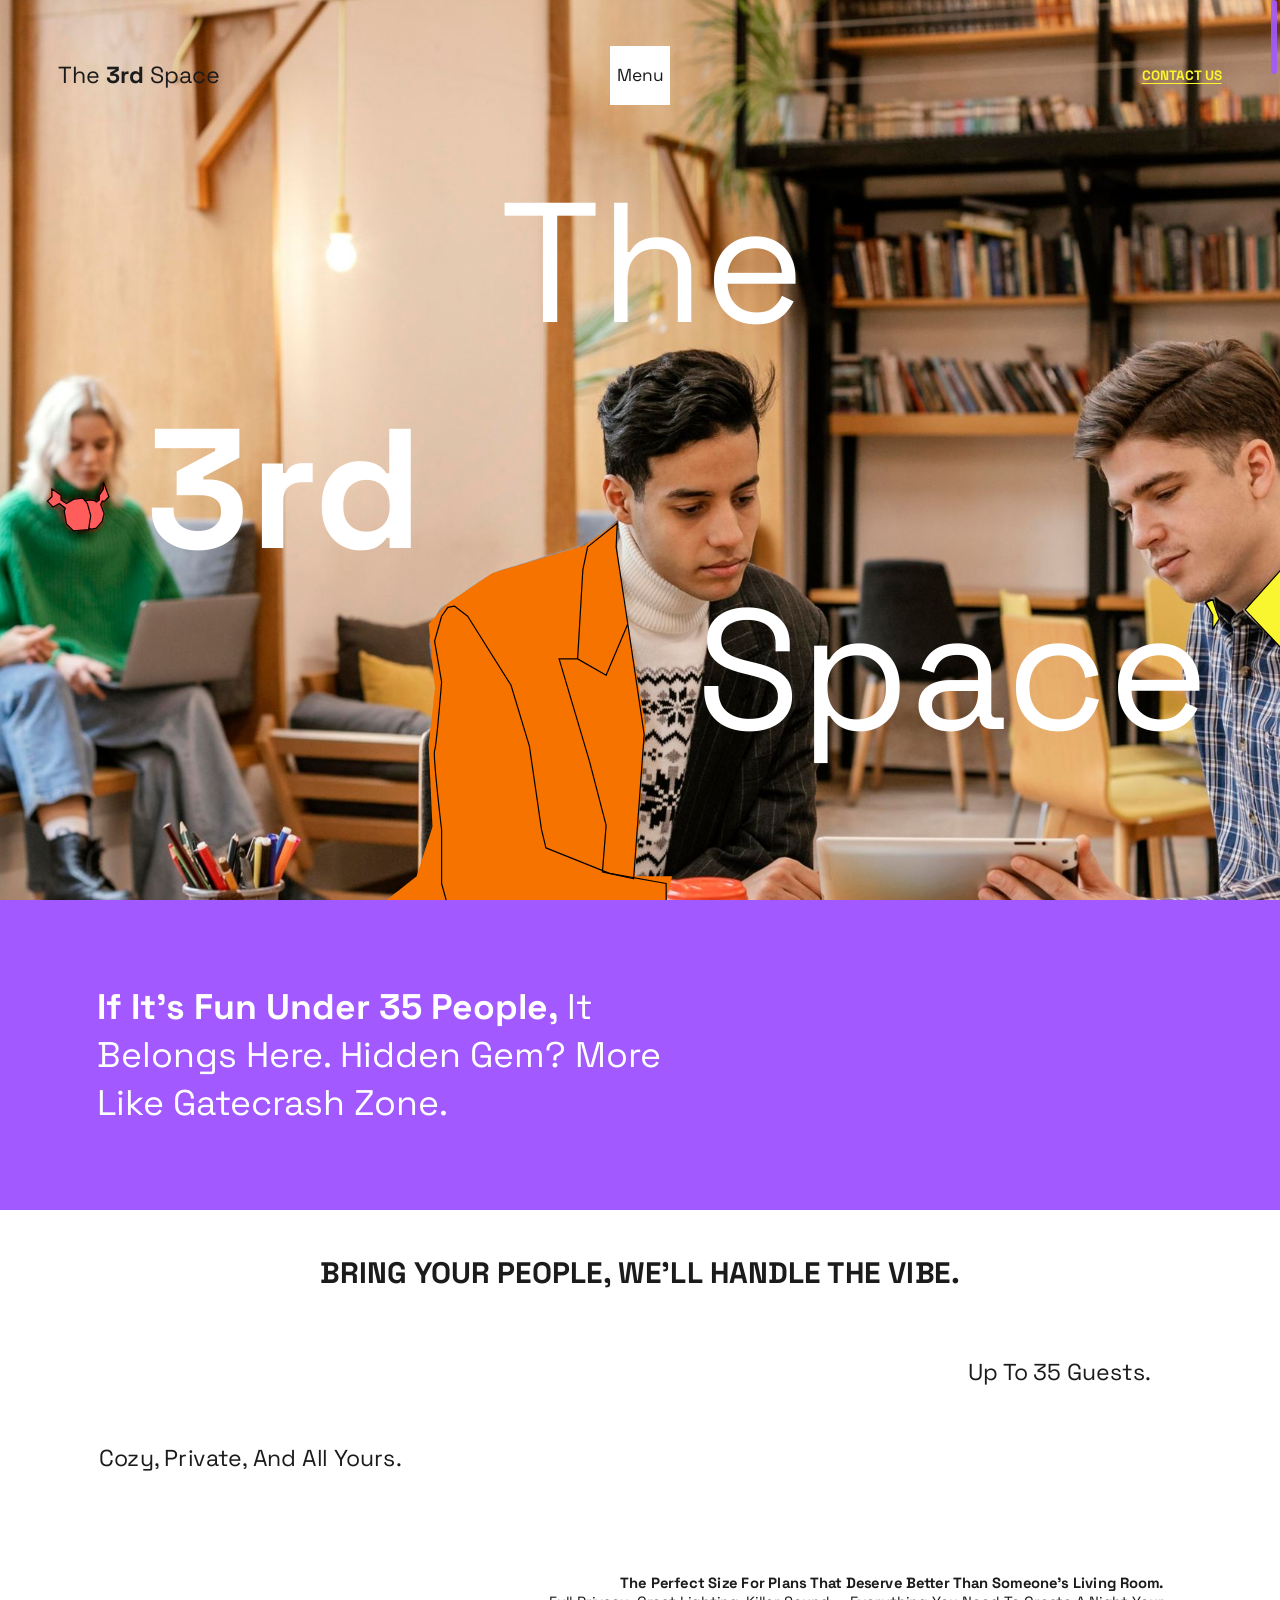
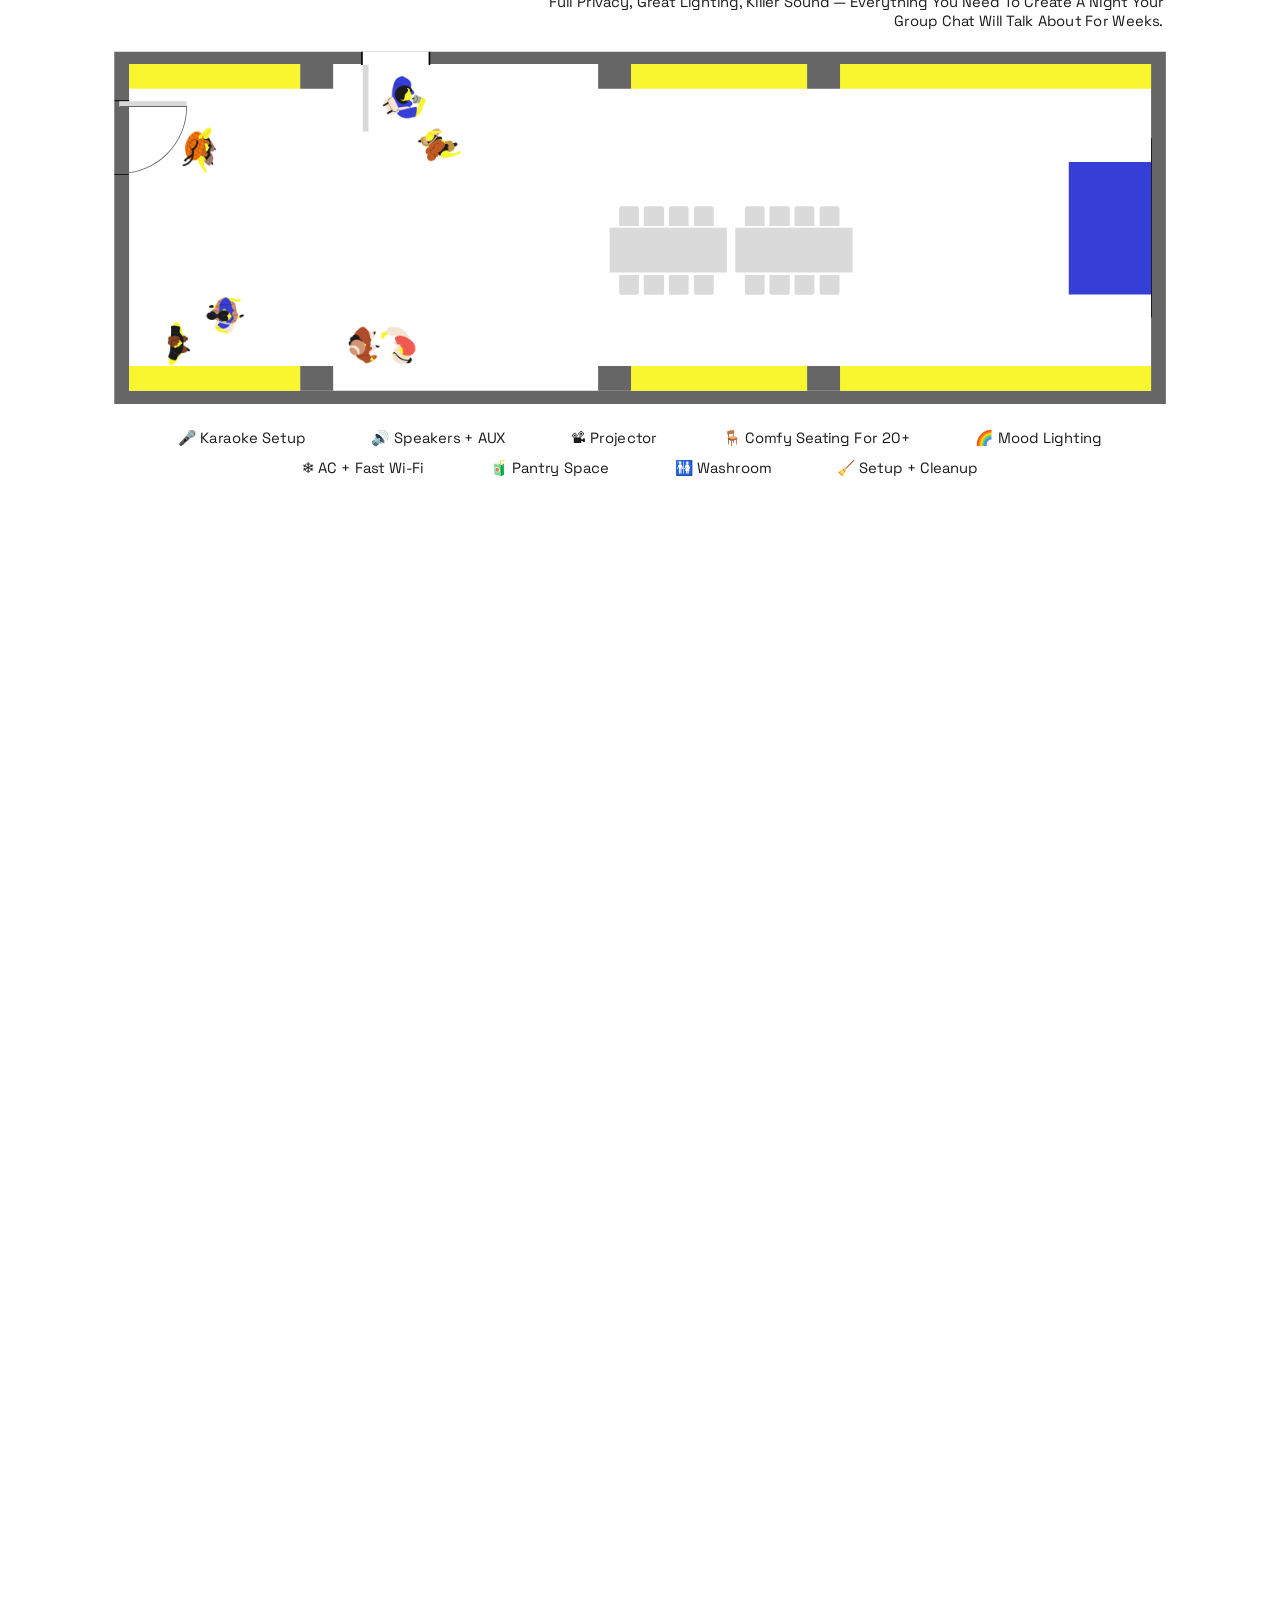
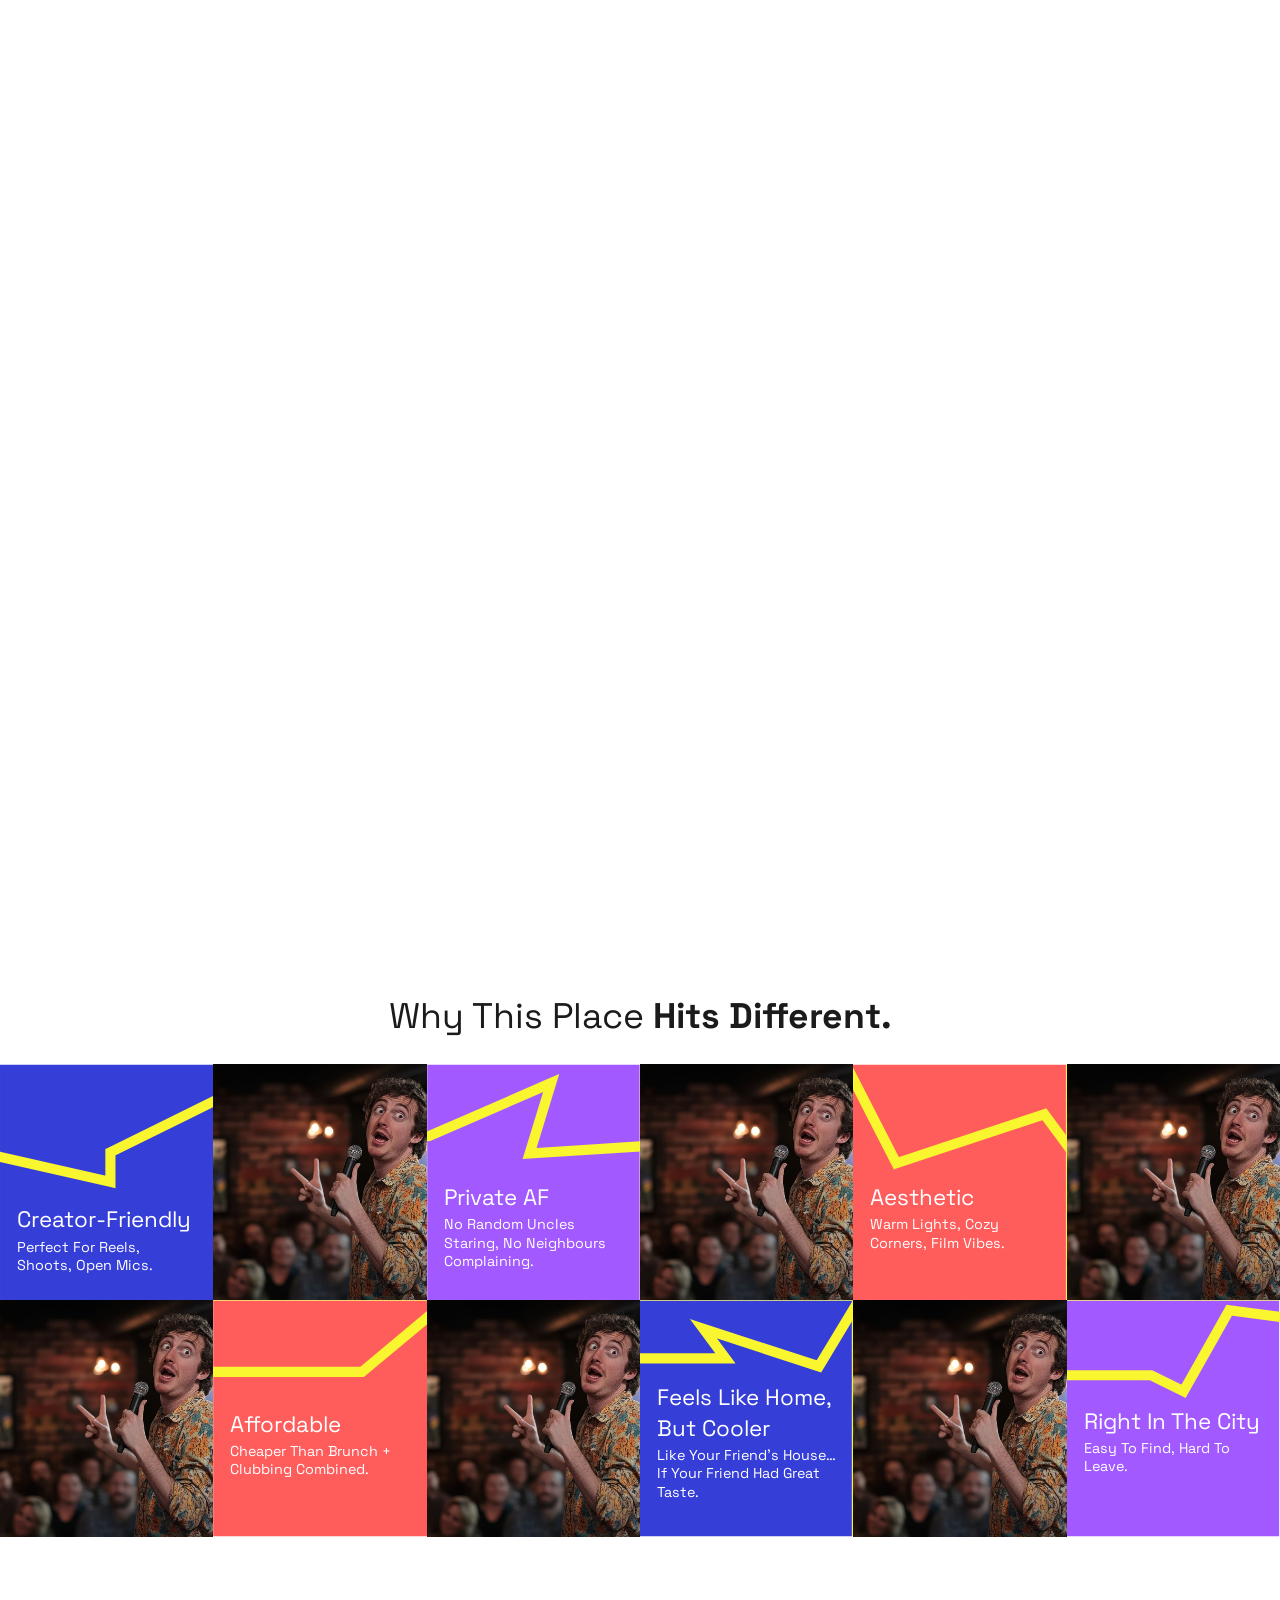
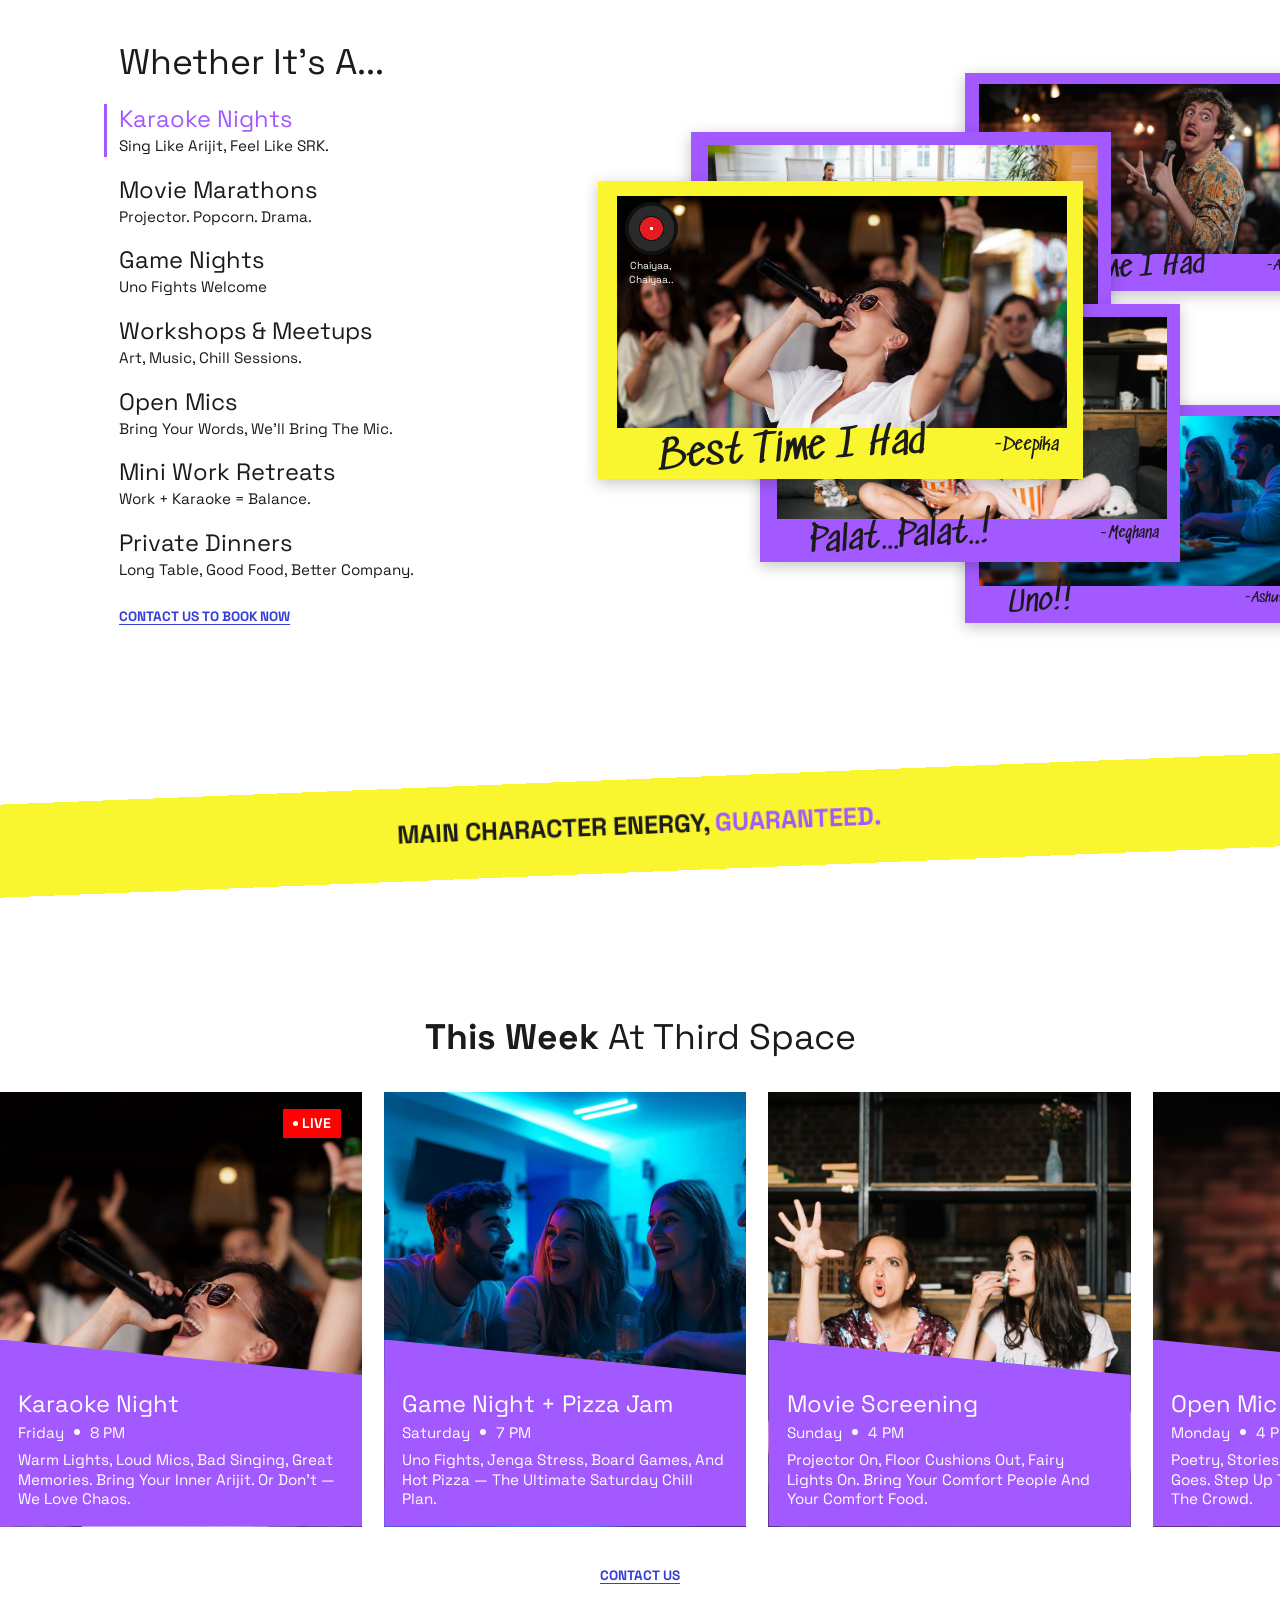
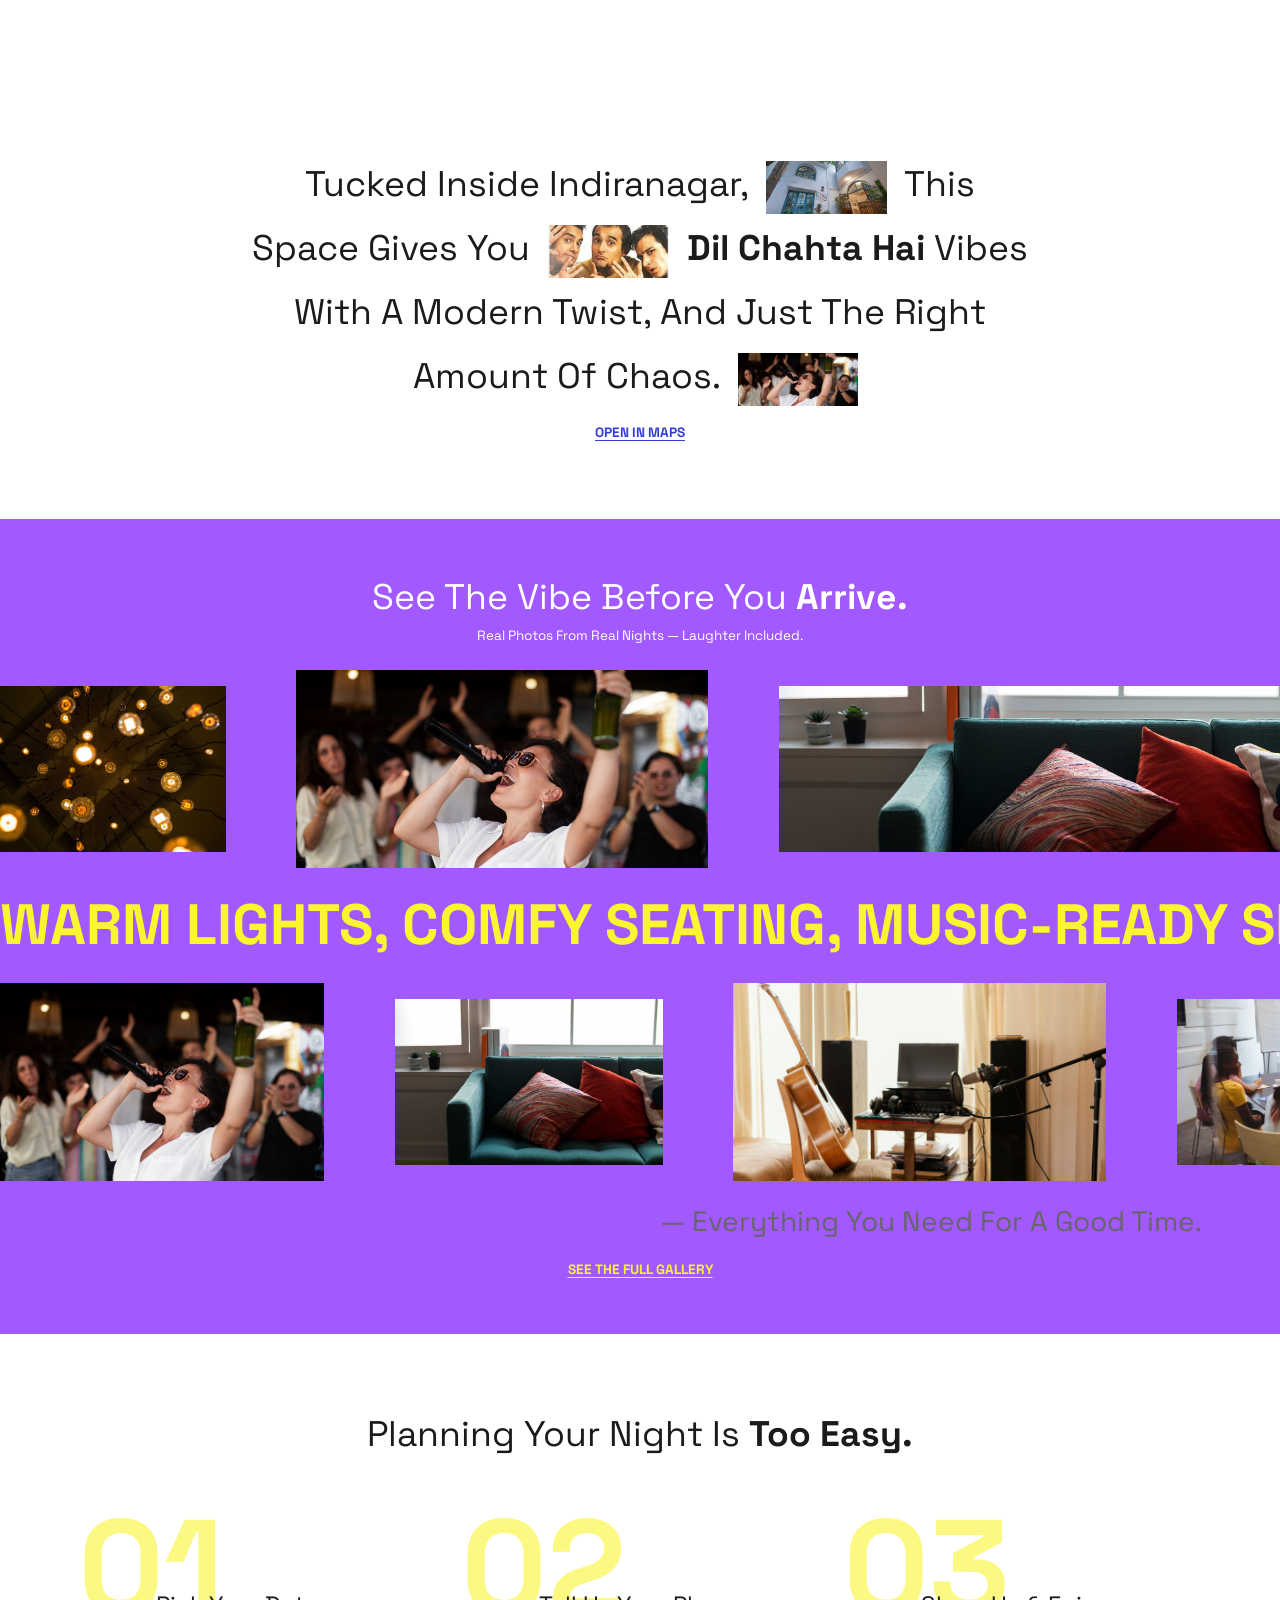
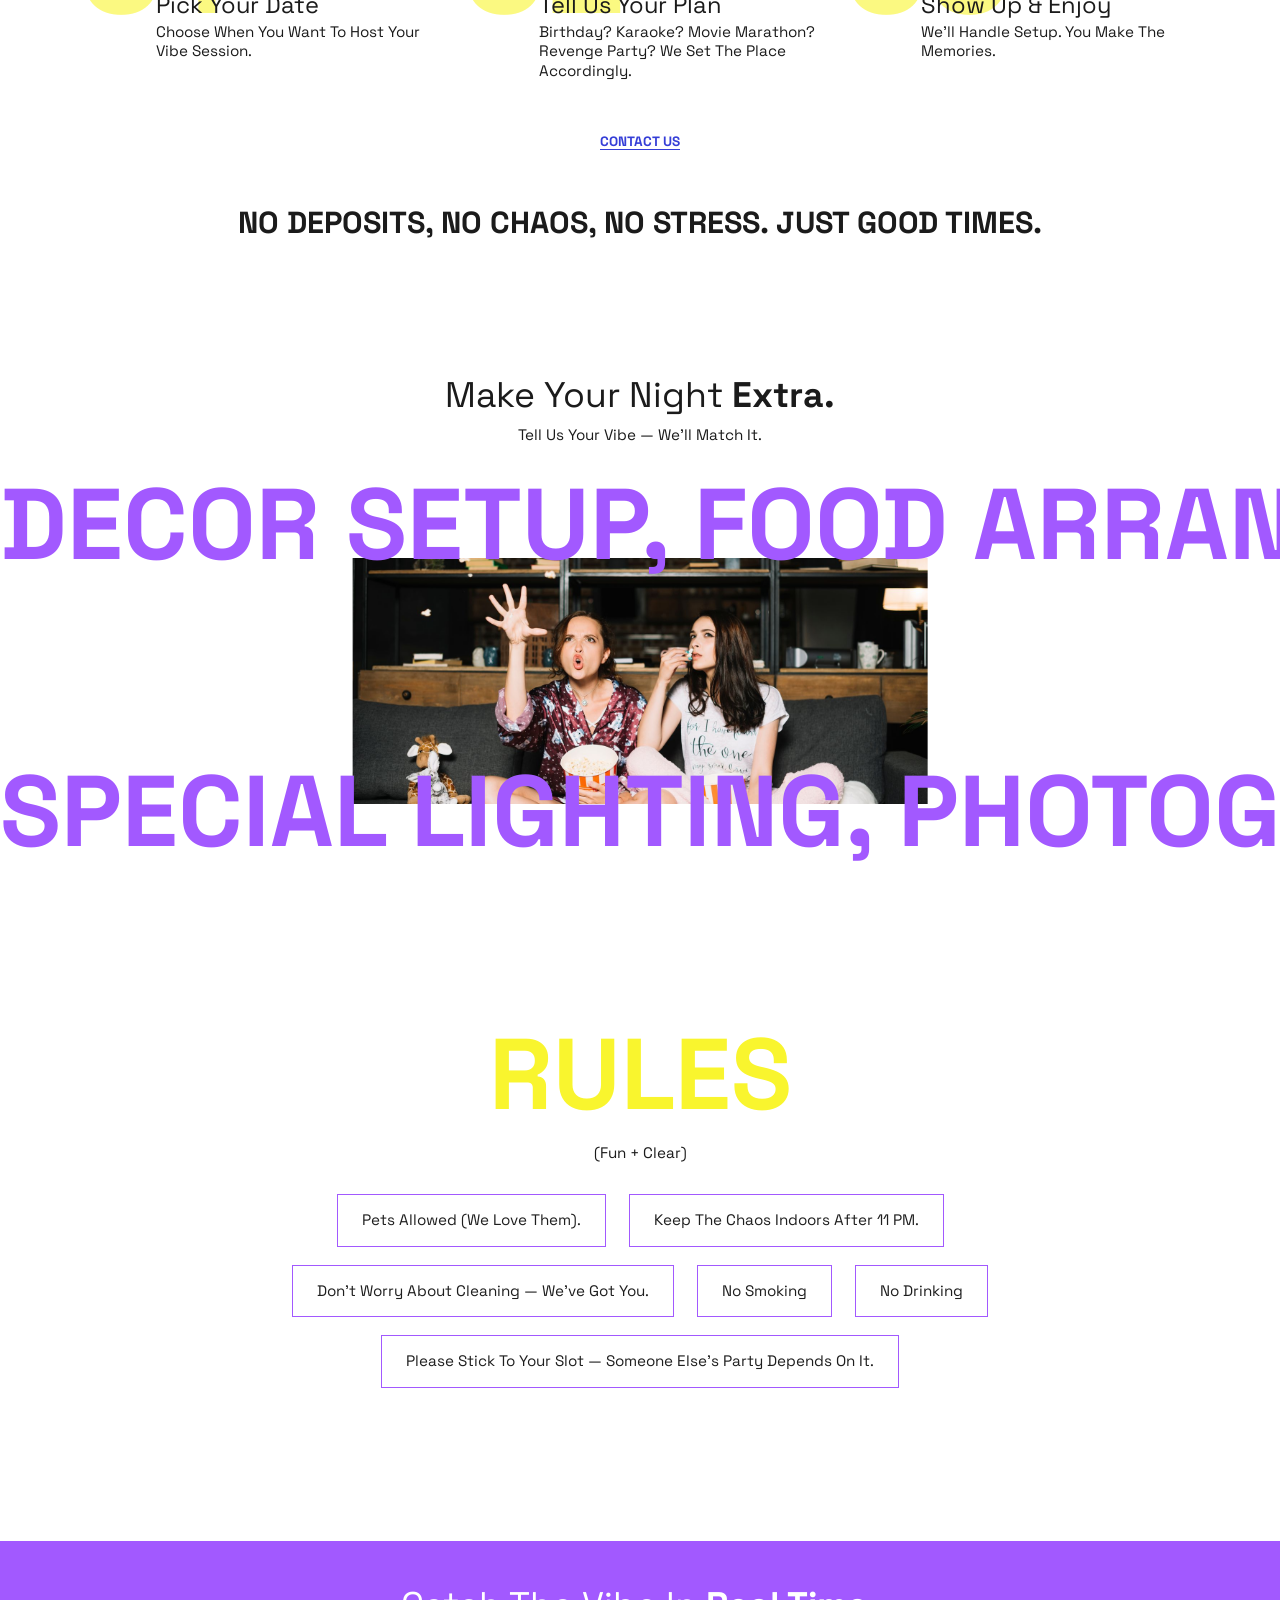
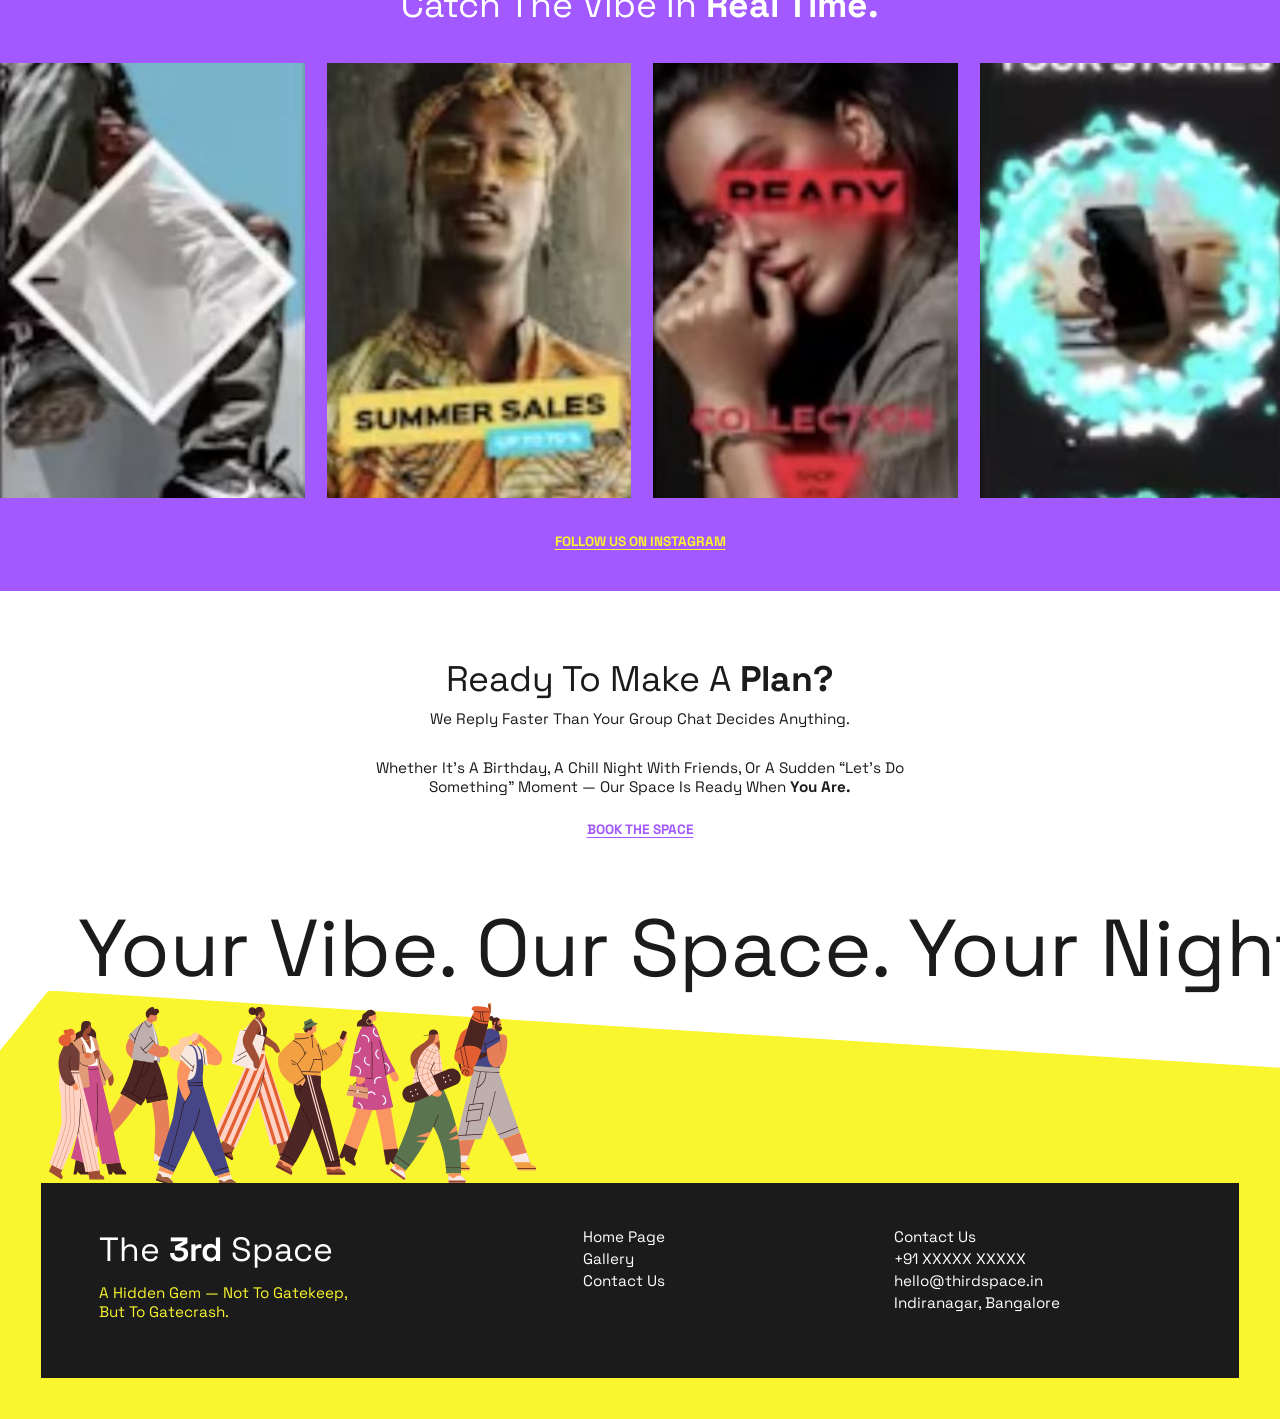
==== commit 11410de9: "Add Gallery link to footer" ====
--- a/index.html
+++ b/index.html
@@ -230,6 +230,7 @@
     </div>
     <nav aria-label="Footer">
       <a href="index.html">Home Page</a>
+      <a href="gallery.html">Gallery</a>
       <a href="contact.html">Contact Us</a>
     </nav>
     <div>
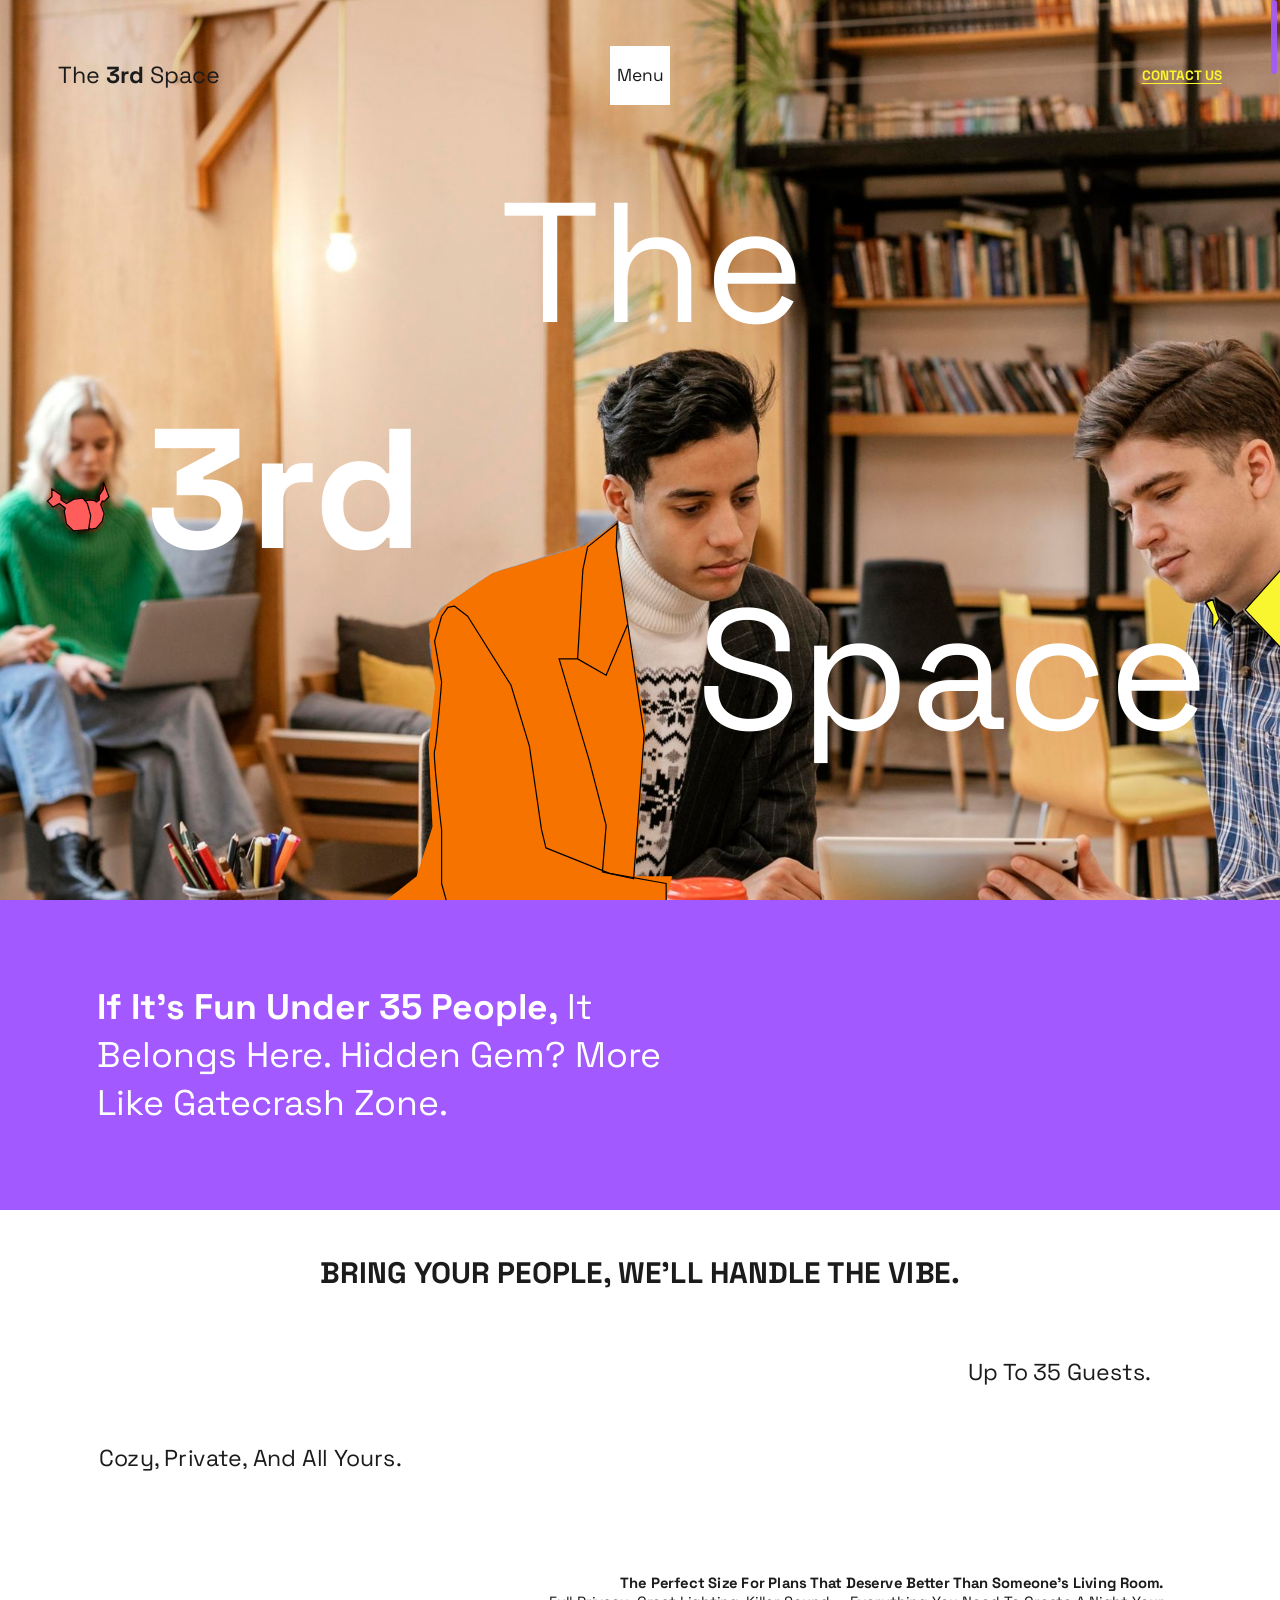
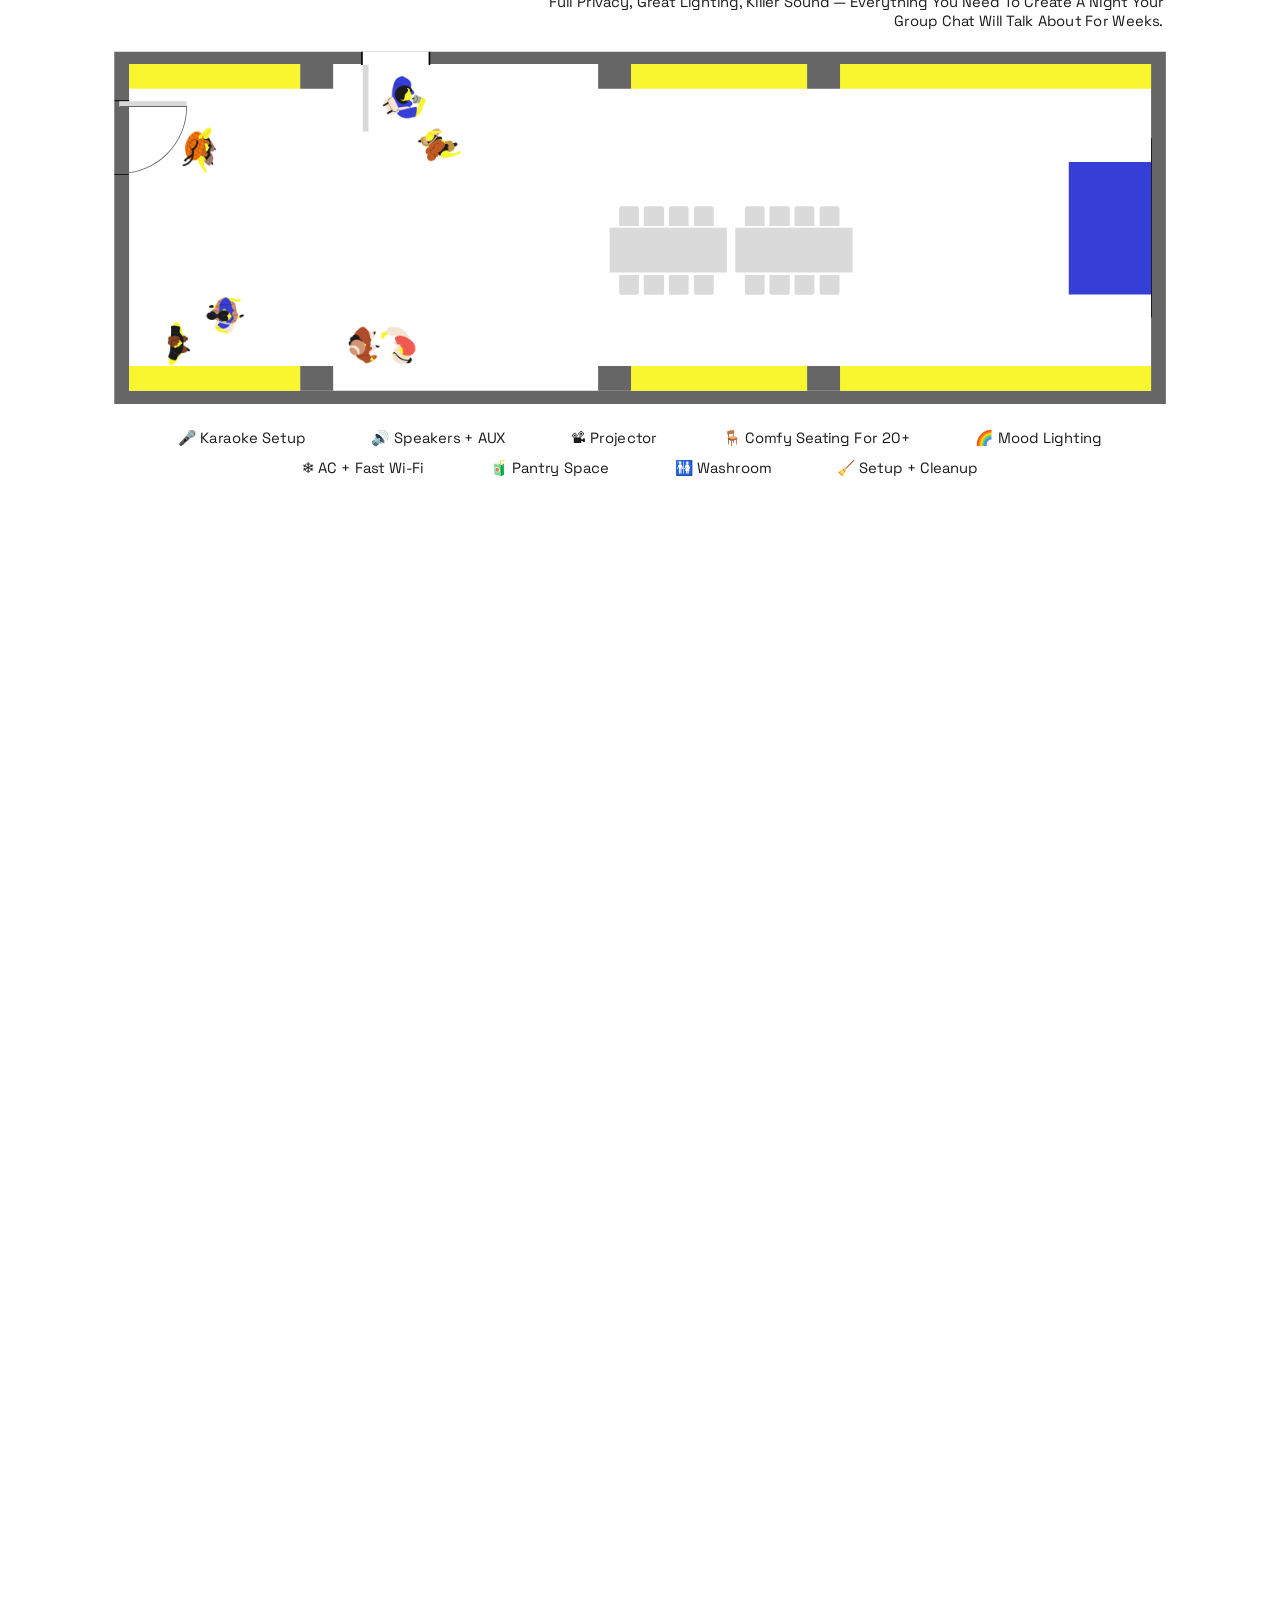
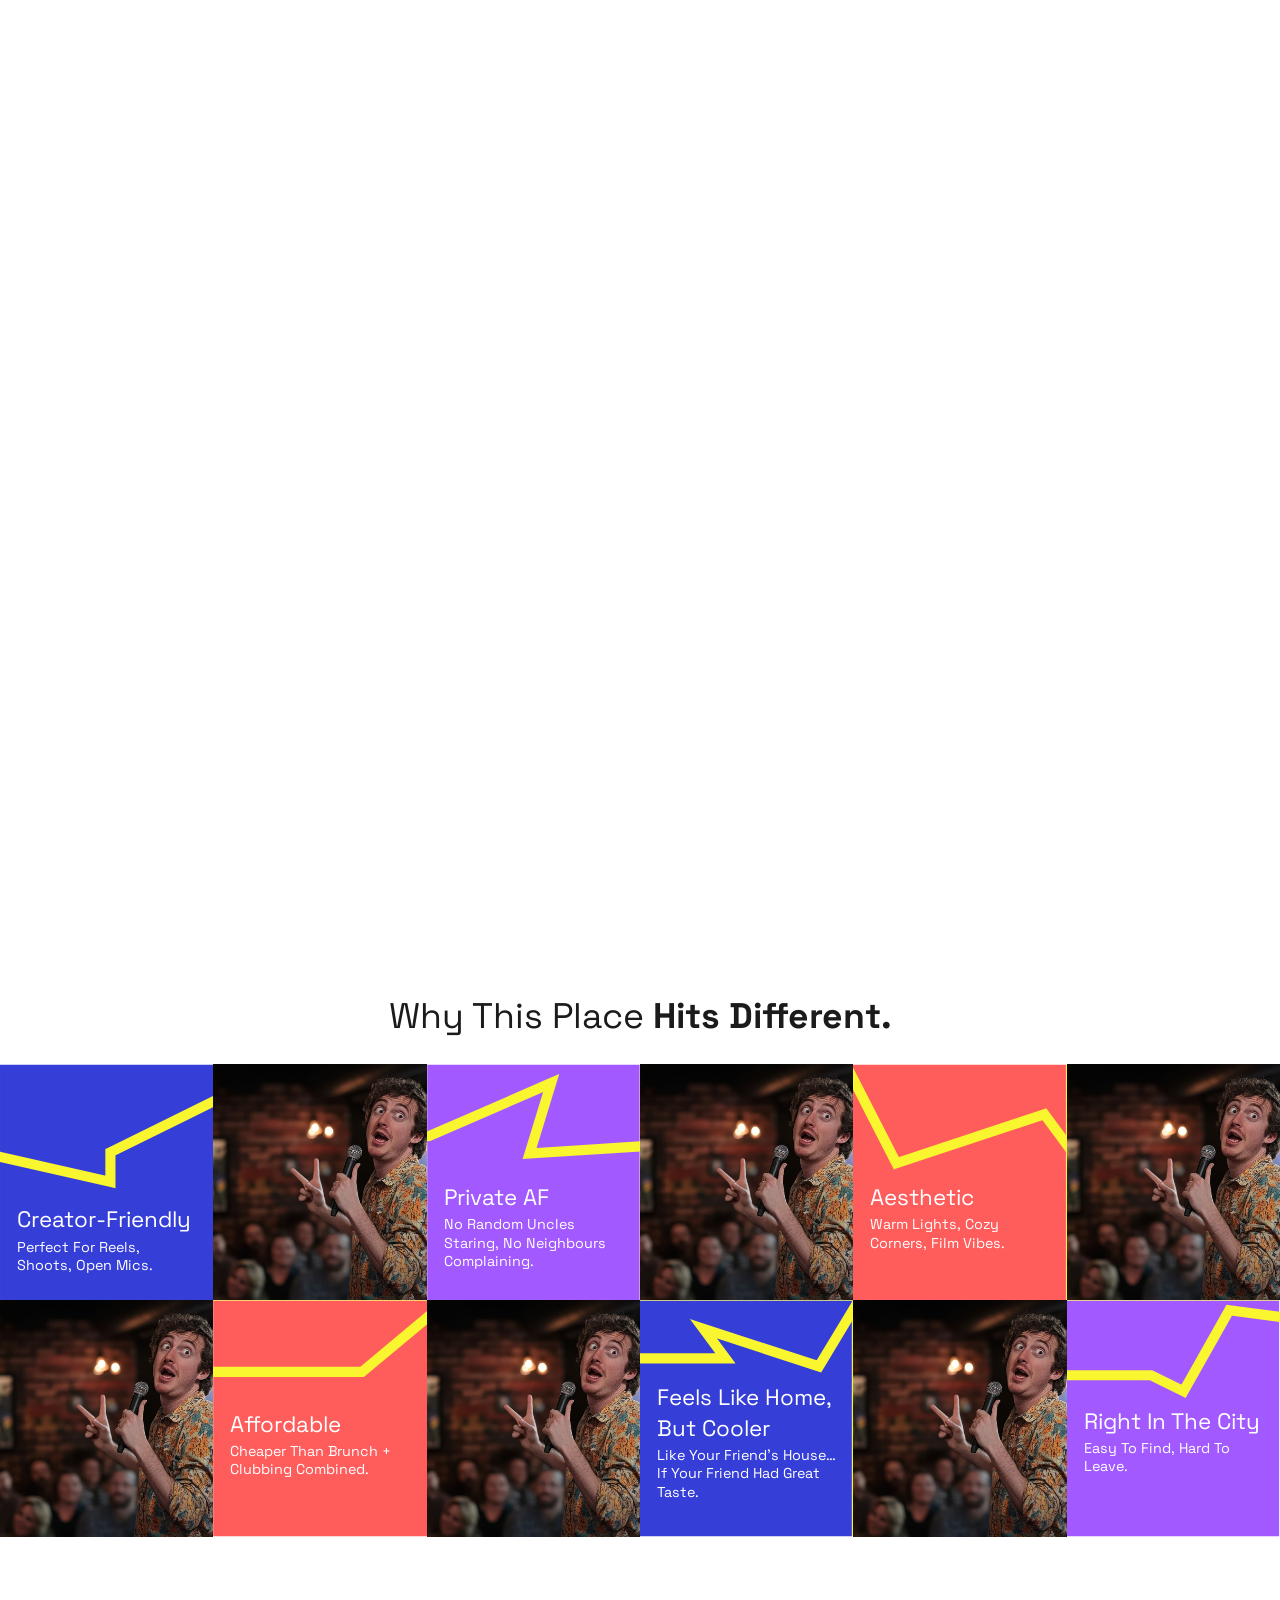
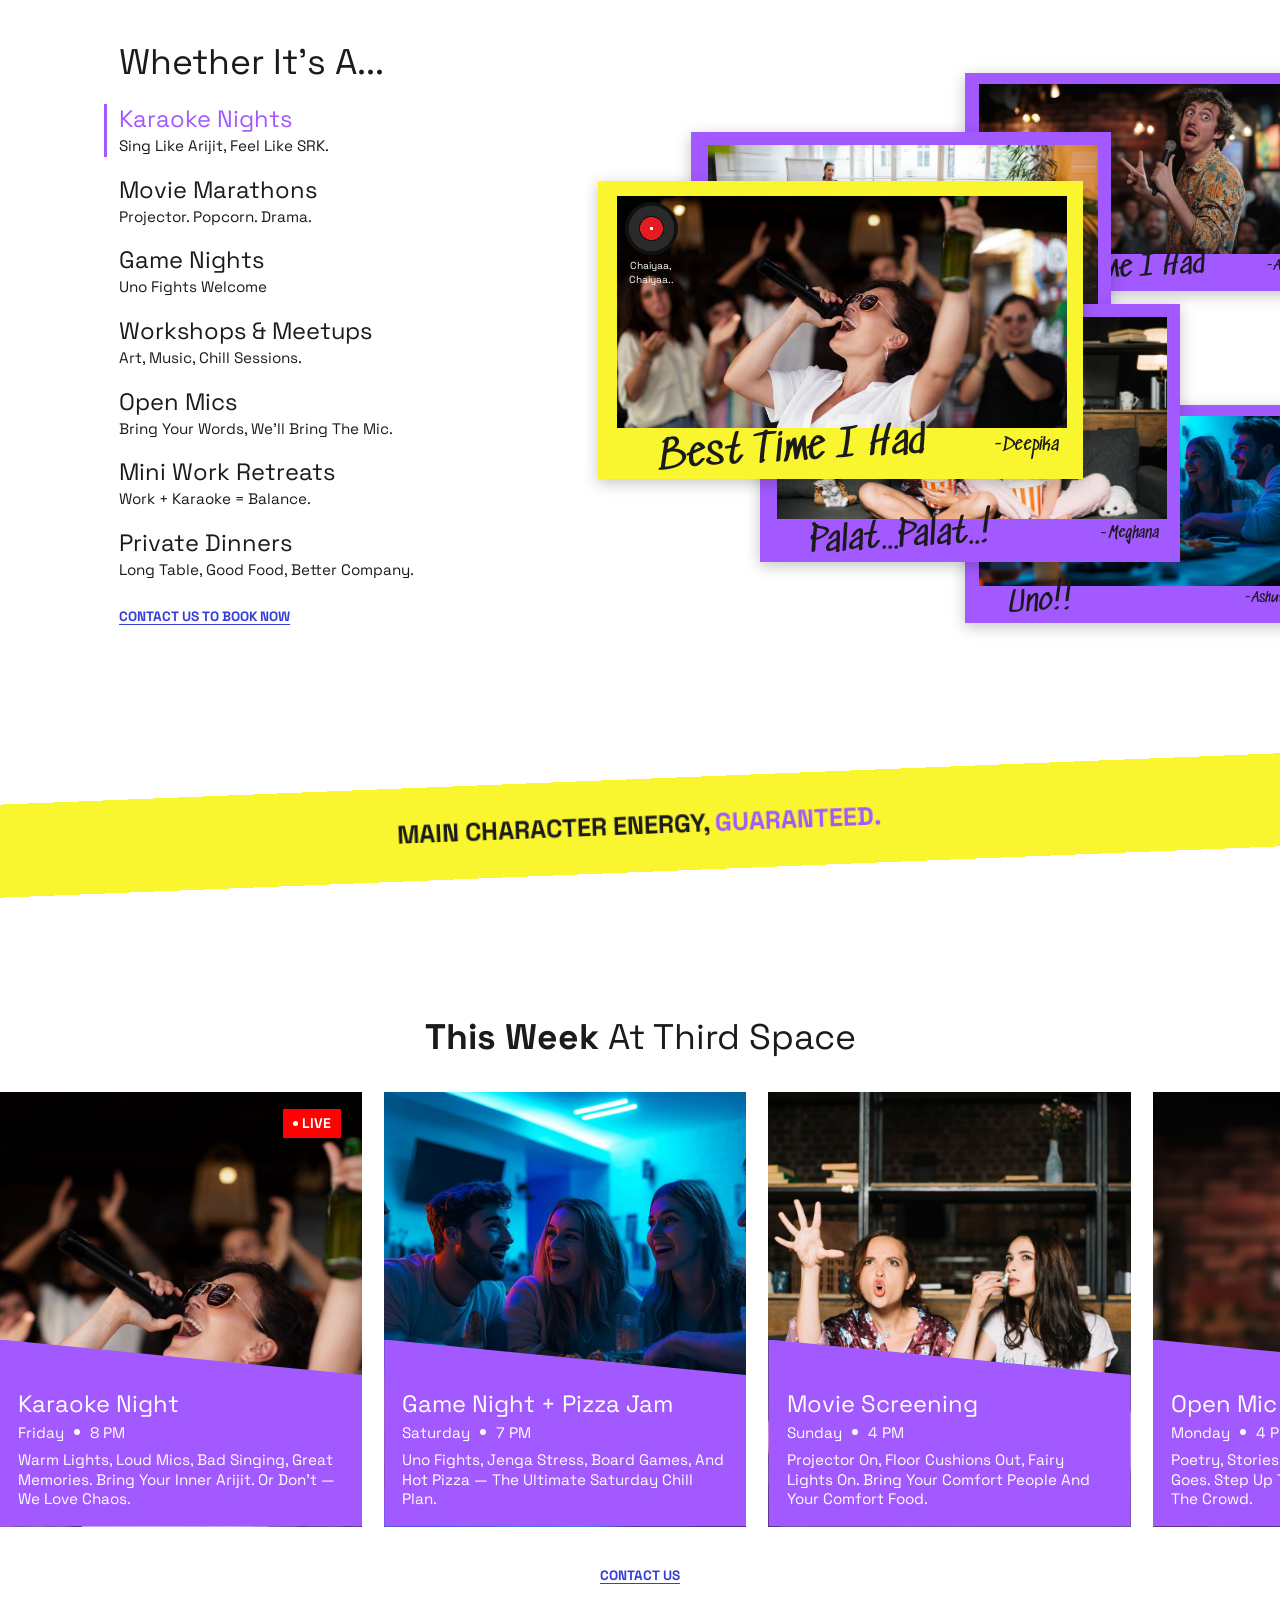
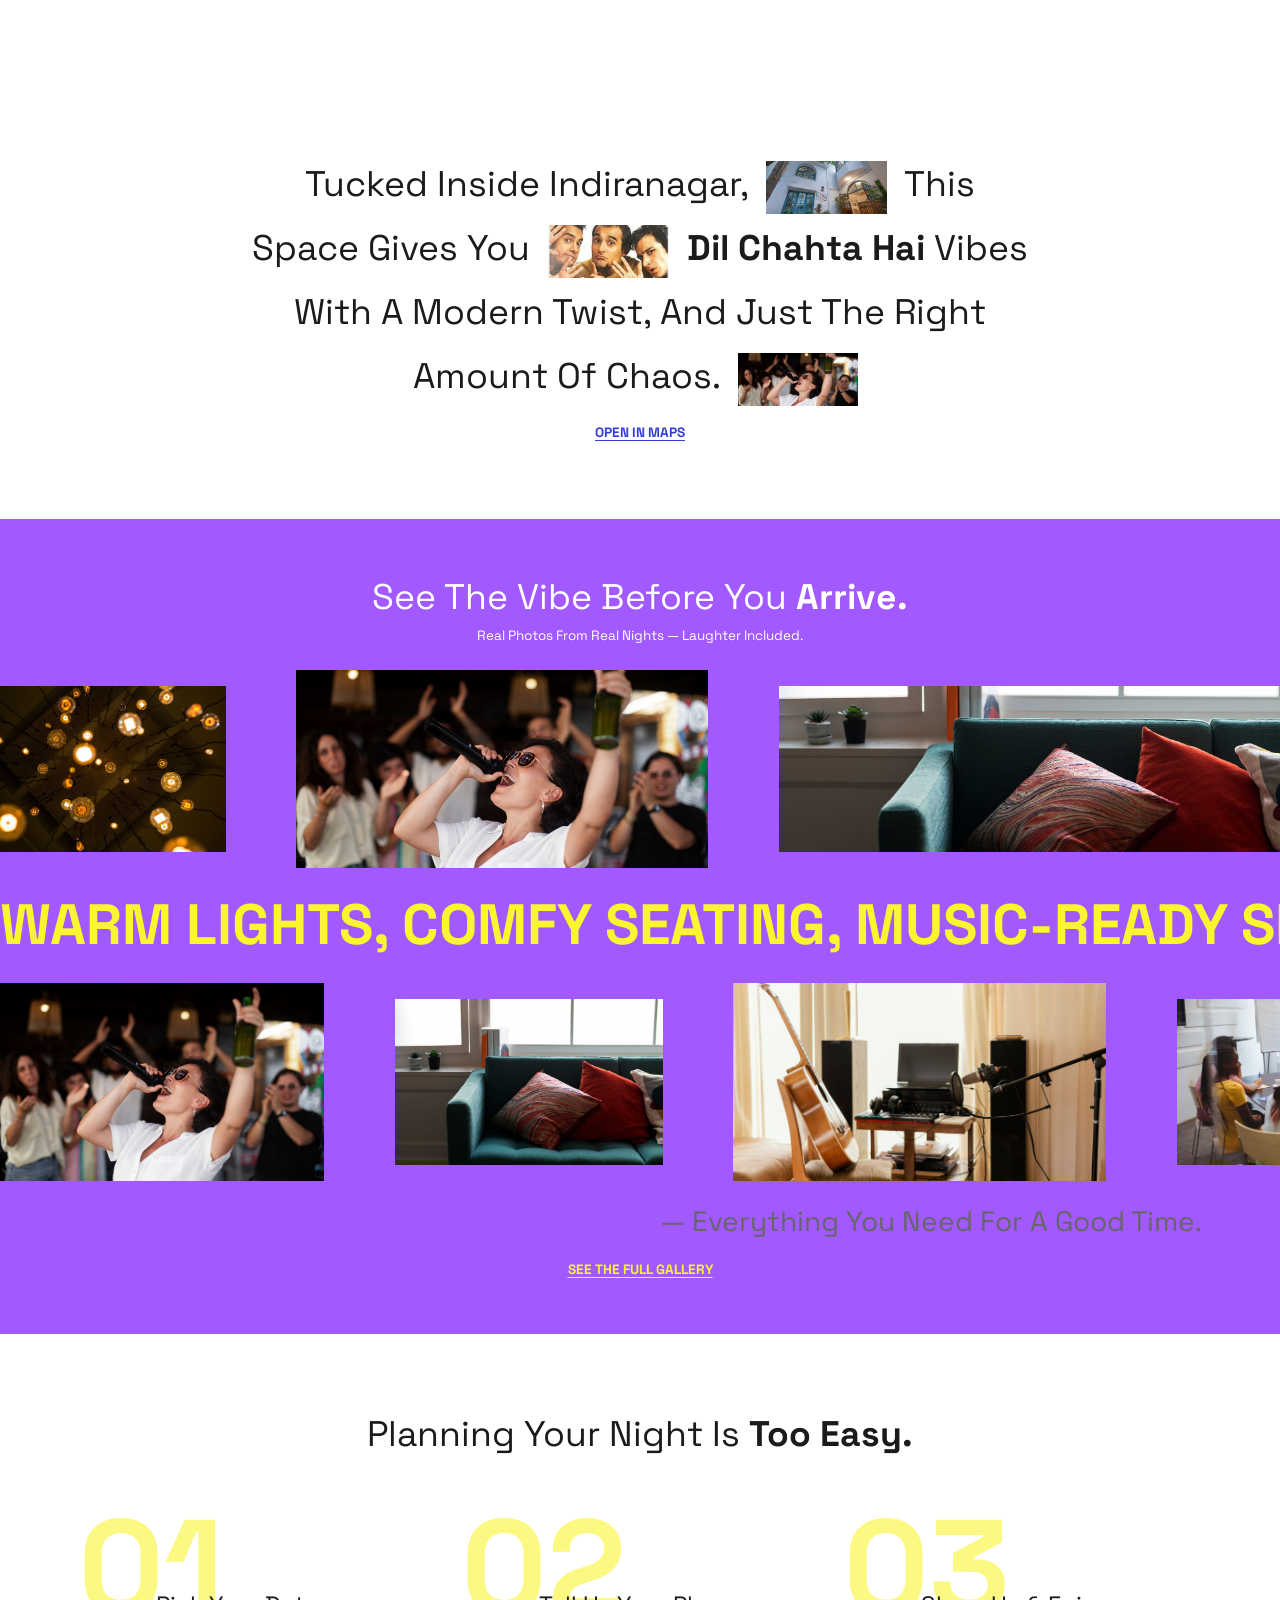
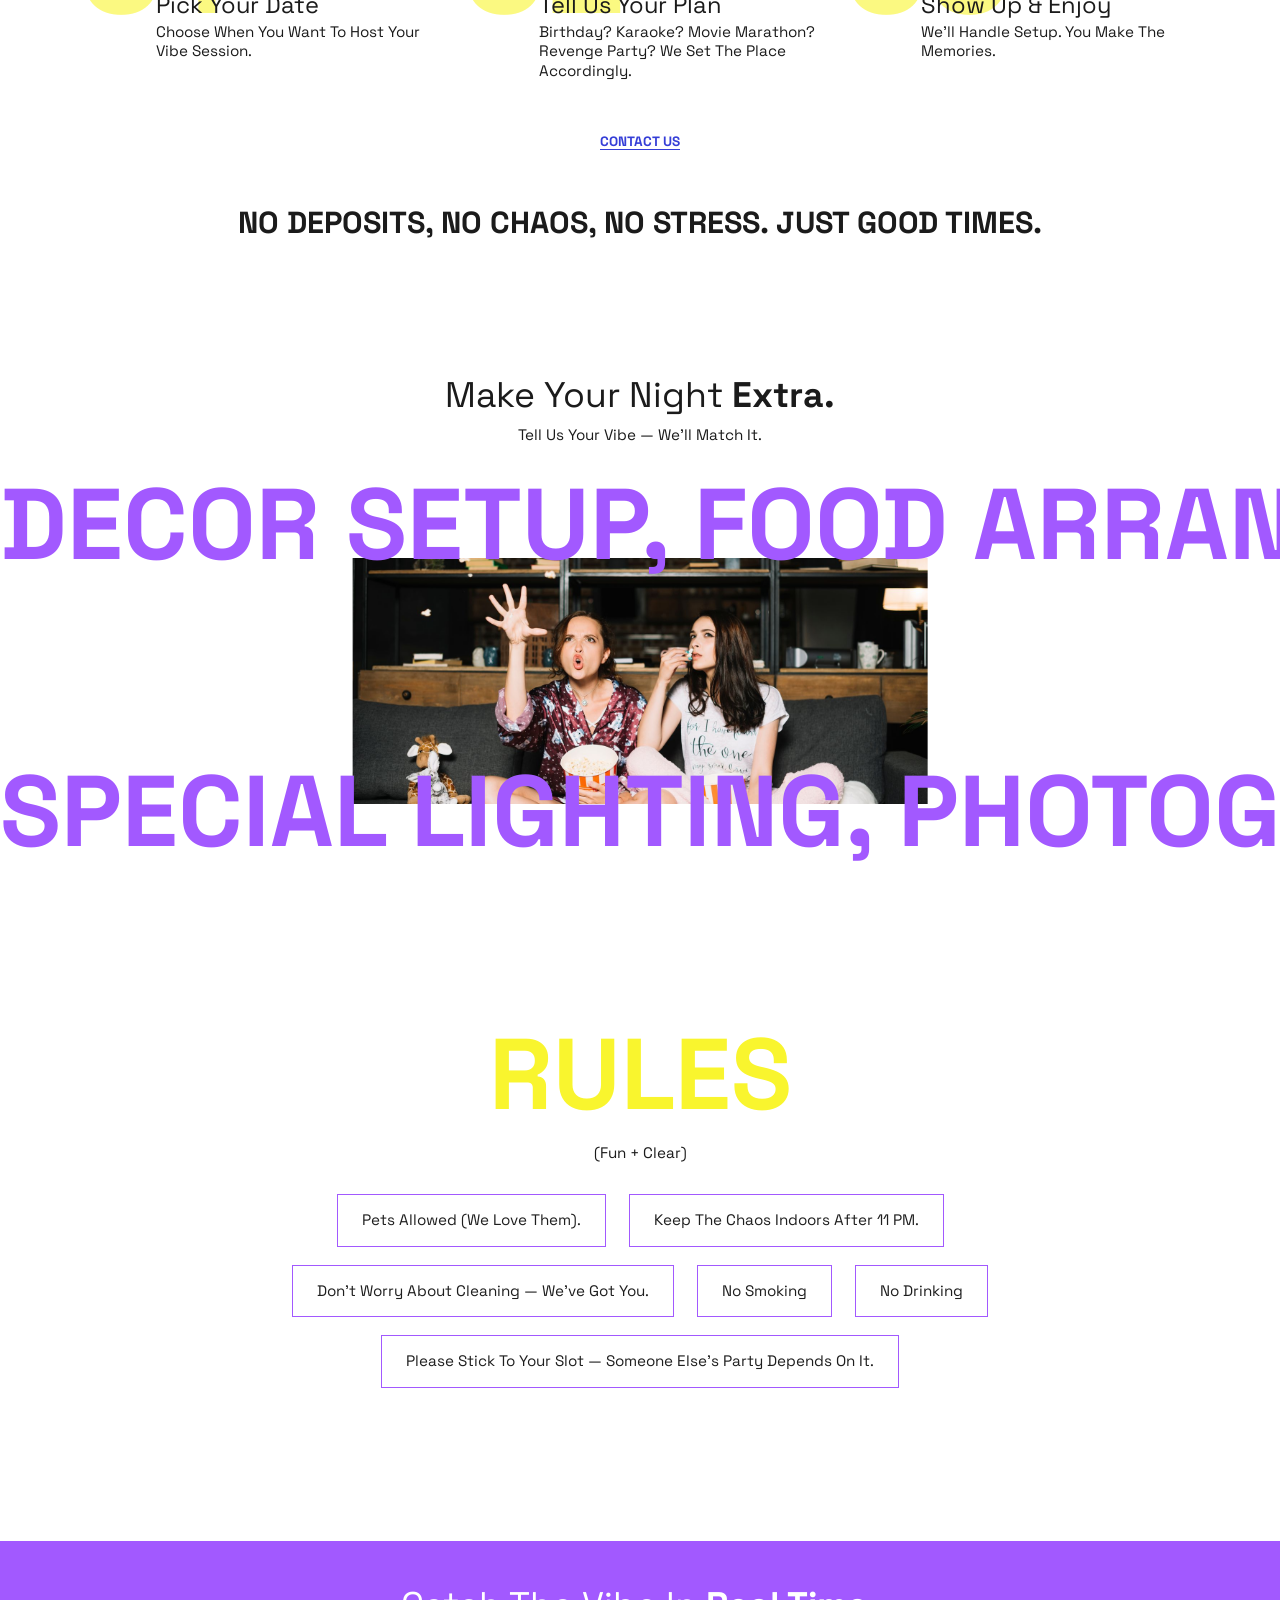
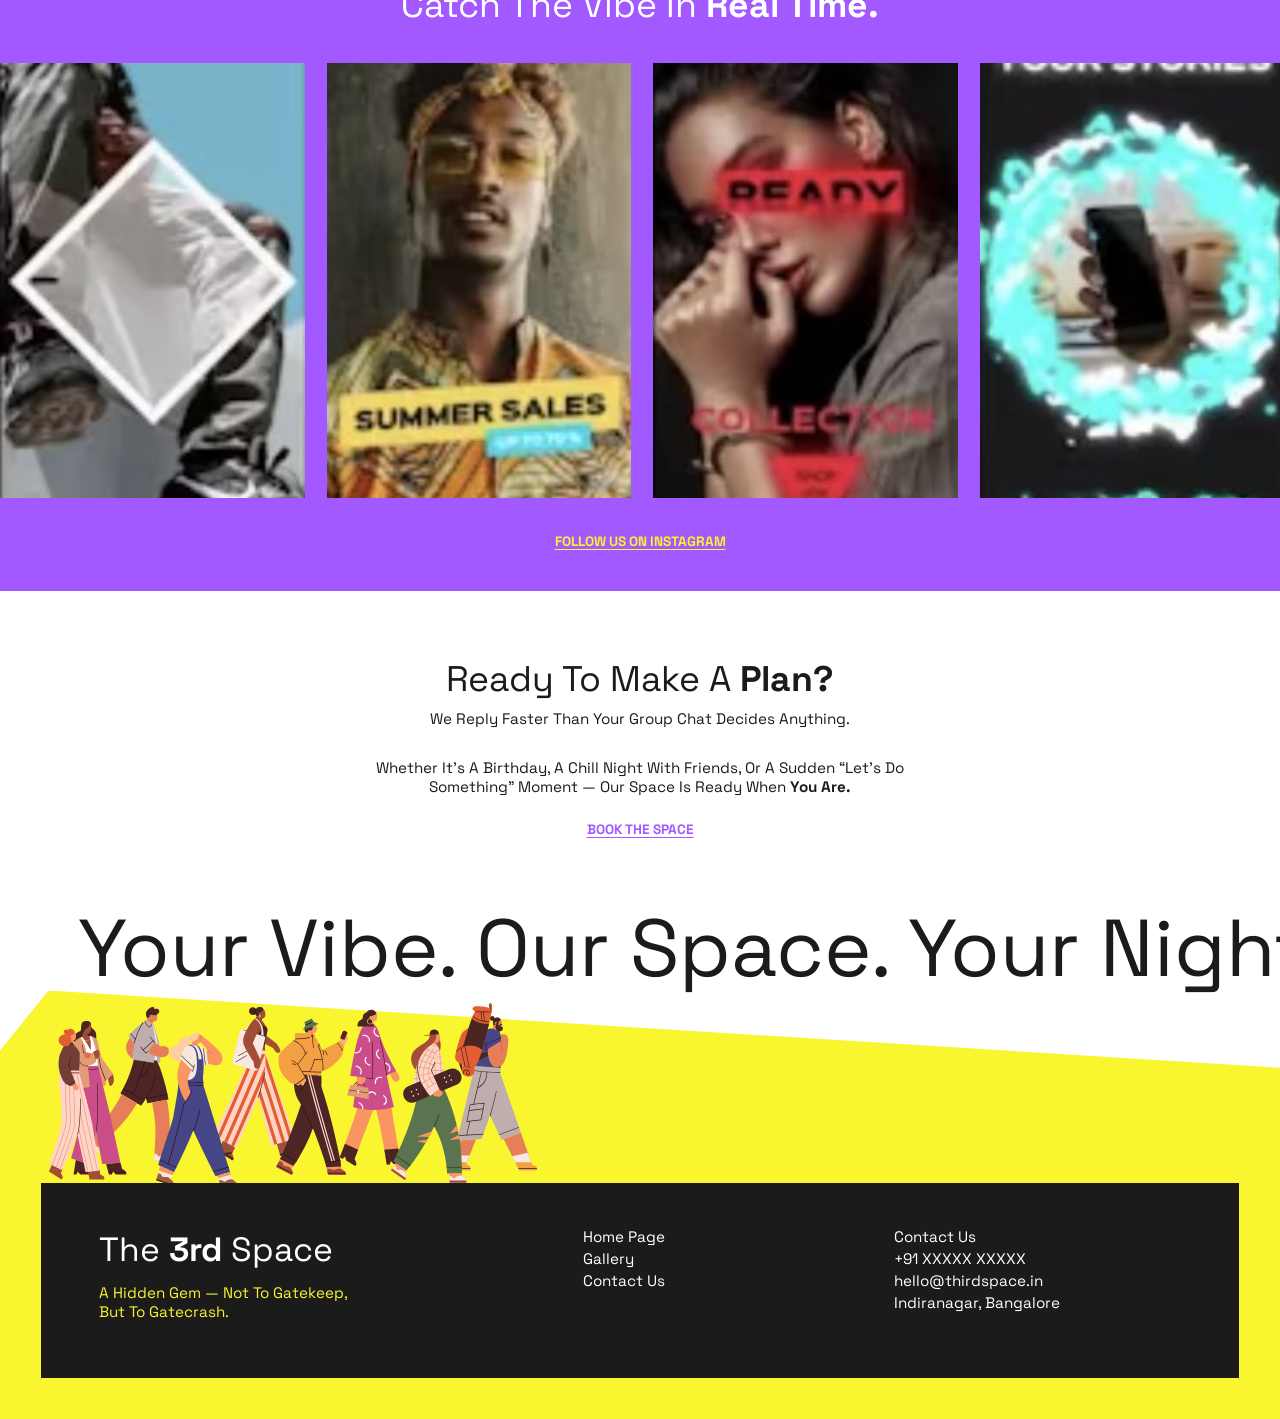
==== commit a364c681: "Make the footer crowd walk along the footer and back" ====
--- a/index.html
+++ b/index.html
@@ -11,7 +11,7 @@
   <link rel="preconnect" href="https://fonts.gstatic.com" crossorigin>
   <link rel="stylesheet" href="https://api.fontshare.com/v2/css?f[]=satoshi@400,700,900&display=swap">
   <link rel="stylesheet" href="https://fonts.googleapis.com/css2?family=Sedgwick+Ave&family=Space+Grotesk:wght@400;500&display=swap">
-  <link rel="stylesheet" href="css/style.css">
+  <link rel="stylesheet" href="css/style.css?v=3">
 </head>
 <body>
 
@@ -240,8 +240,8 @@
   </div>
 </footer>
 
-<script src="js/scene-data.js"></script>
-<script src="js/main.js"></script>
-<script src="js/scene.js"></script>
+<script src="js/scene-data.js?v=2"></script>
+<script src="js/main.js?v=2"></script>
+<script src="js/scene.js?v=3"></script>
 </body>
 </html>
--- a/css/style.css
+++ b/css/style.css
@@ -181,9 +181,12 @@
 .stage .s-note b { font-family: var(--display); font-weight: 900; }
 .stage .s-floor { left: 100px; top: 505px; width: 1310px; height: 450px; }
 .stage .s-amen { list-style: none; padding: 0; left: 156px; top: 973px; width: 1200px; display: flex; flex-wrap: wrap; justify-content: center; gap: 12px 80px; font-family: var(--body); font-size: 18px; }
-.stage .person { will-change: transform; transform-origin: 50% 50%; cursor: grab; touch-action: none; user-select: none; -webkit-user-drag: none; }
-.stage .person.is-dragging { cursor: grabbing; z-index: 3; filter: drop-shadow(0 10px 8px rgba(27, 27, 27, .3)); }
-.stage .person.is-returning { z-index: 2; }
+.stage .person, .people-layer .person { will-change: transform; transform-origin: 50% 50%; cursor: grab; touch-action: none; user-select: none; -webkit-user-drag: none; }
+.stage .person.is-dragging, .people-layer .person.is-dragging { cursor: grabbing; z-index: 3; filter: drop-shadow(0 10px 8px rgba(27, 27, 27, .3)); }
+.stage .person.is-returning, .people-layer .person.is-returning { z-index: 2; }
+/* page-wide layer that holds people while they're dragged outside the room's frame or walking back */
+.people-layer { position: fixed; left: 0; top: 0; width: 0; height: 0; overflow: visible; z-index: 40; pointer-events: none; }
+.people-layer .person { position: absolute; margin: 0; max-width: none; pointer-events: auto; }
 
 /* ------------------------------------------------------------ why */
 .why { padding-top: clamp(56px, 7.9vw, 120px); }
@@ -350,6 +353,24 @@
 .site-footer { position: relative; padding: clamp(150px, 15vw, 230px) clamp(16px, 3.2vw, 49px) clamp(30px, 3.2vw, 48px); margin-top: clamp(-30px, -1vw, 0px); }
 .site-footer::before { content: ""; position: absolute; inset: 0; background: var(--yellow); clip-path: polygon(3.8% 0, 100% 18%, 100% 100%, 0 100%, 0 14%); z-index: -1; }
 .crowd { position: absolute; left: clamp(10px, 3.8vw, 58px); top: clamp(10px, 1vw, 15px); width: clamp(330px, 38.1vw, 577px); }
+/* the crowd walks along the top of the footer box to the far end, turns around and walks back.
+   --walk = footer width minus the crowd's width and its left margin on both sides */
+.crowd {
+  --walk: max(0px, calc(100vw - clamp(330px, 38.1vw, 577px) - 2 * clamp(10px, 3.8vw, 58px)));
+  transform-origin: 50% 100%;
+  animation: crowd-walk 44s linear infinite, crowd-step .55s ease-in-out infinite alternate;
+  will-change: transform, translate;
+}
+@keyframes crowd-walk {
+  0%, 4% { transform: translateX(0) scaleX(1); }            /* short pause, facing right */
+  46% { transform: translateX(var(--walk)) scaleX(1); }     /* walk to the far end */
+  50%, 54% { transform: translateX(var(--walk)) scaleX(-1); } /* turn around, pause */
+  96% { transform: translateX(0) scaleX(-1); }              /* walk back */
+  100% { transform: translateX(0) scaleX(1); }              /* turn to face right again */
+}
+/* a little up-and-down with every step (uses the separate translate property so it stacks with the walk) */
+@keyframes crowd-step { from { translate: 0 0; } to { translate: 0 -4px; } }
+@media (prefers-reduced-motion: reduce) { .crowd { animation: none; } }
 .footer-box { position: relative; background: var(--ink); color: var(--white); display: grid; grid-template-columns: 1.6fr 1fr 1fr; gap: 24px; padding: clamp(28px, 3.4vw, 51px) clamp(24px, 4.5vw, 67px) clamp(28px, 4.4vw, 67px); }
 .footer-box .logo { font-size: clamp(26px, 2.63vw, 40px); color: var(--white); }
 .footer-box .tag { color: var(--yellow); font-family: var(--body); font-size: clamp(13px, 1.19vw, 18px); line-height: 1.28; margin-top: 8px; max-width: 18em; }
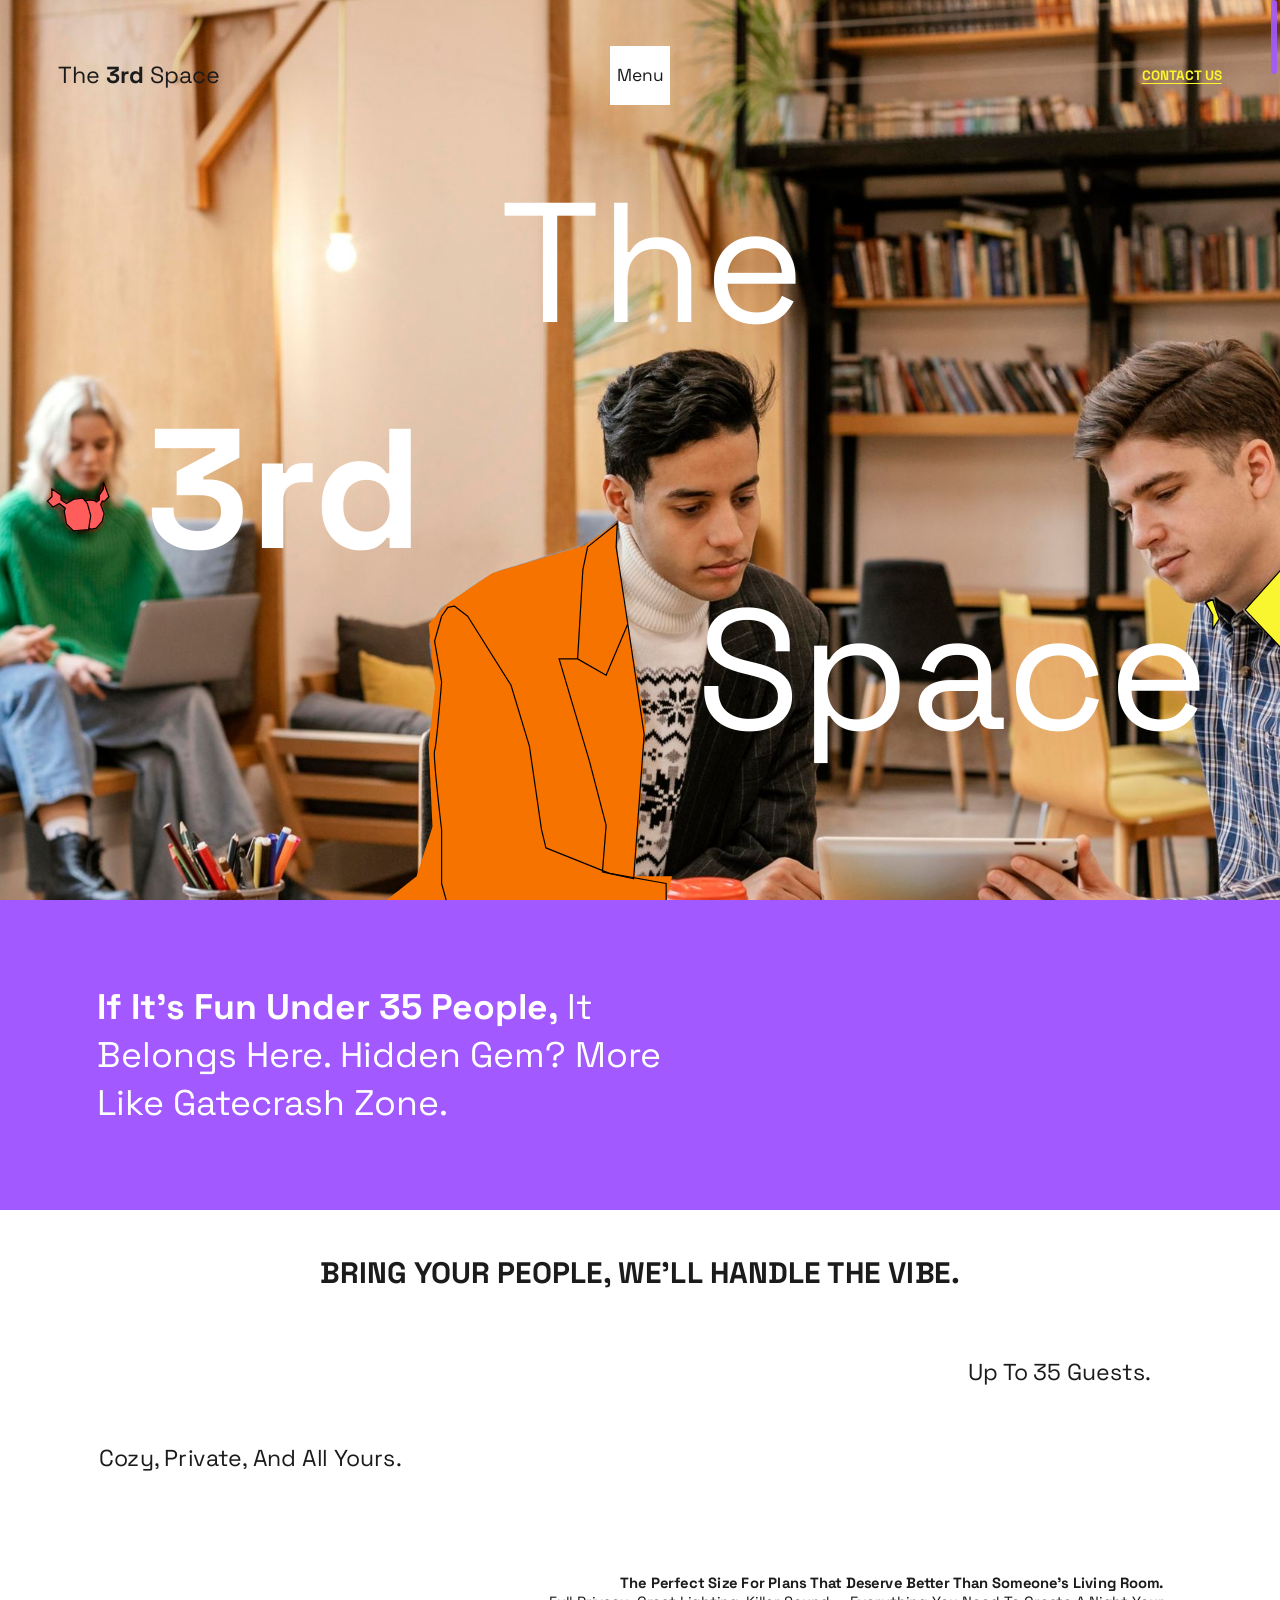
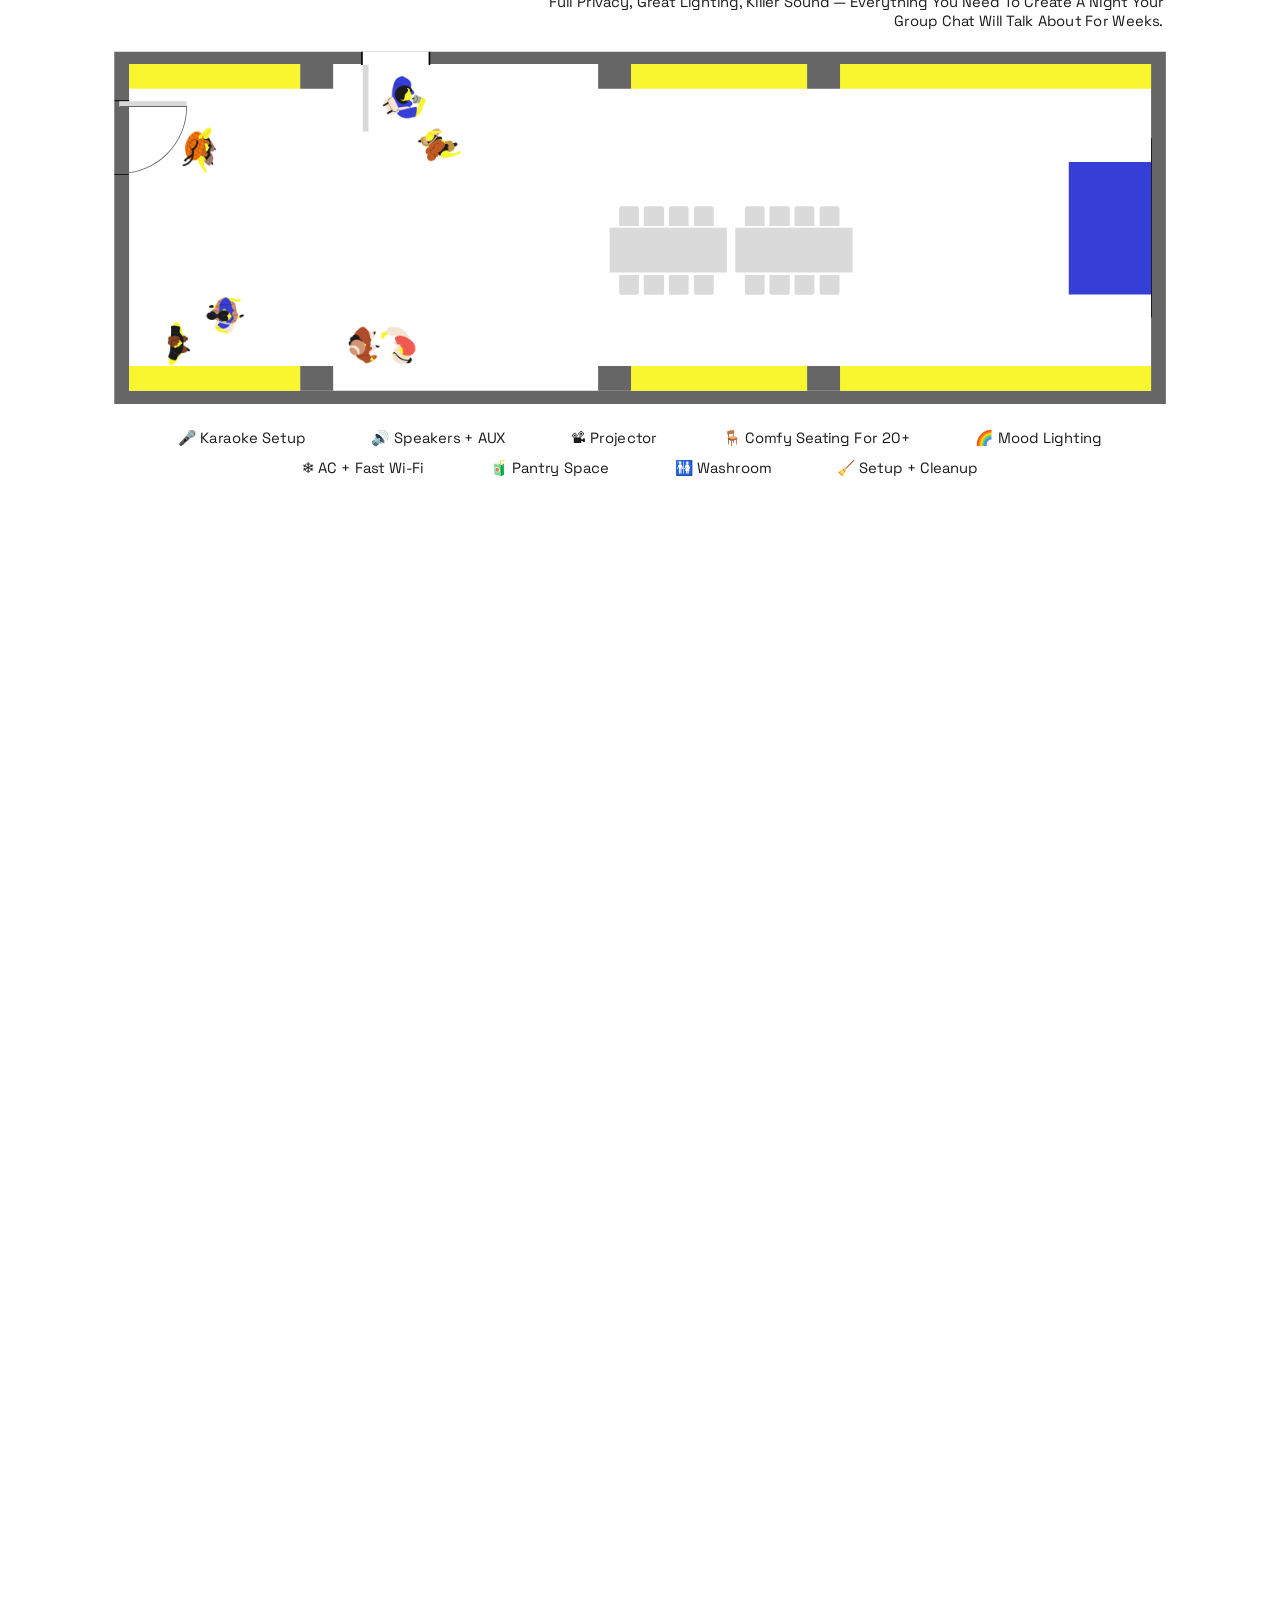
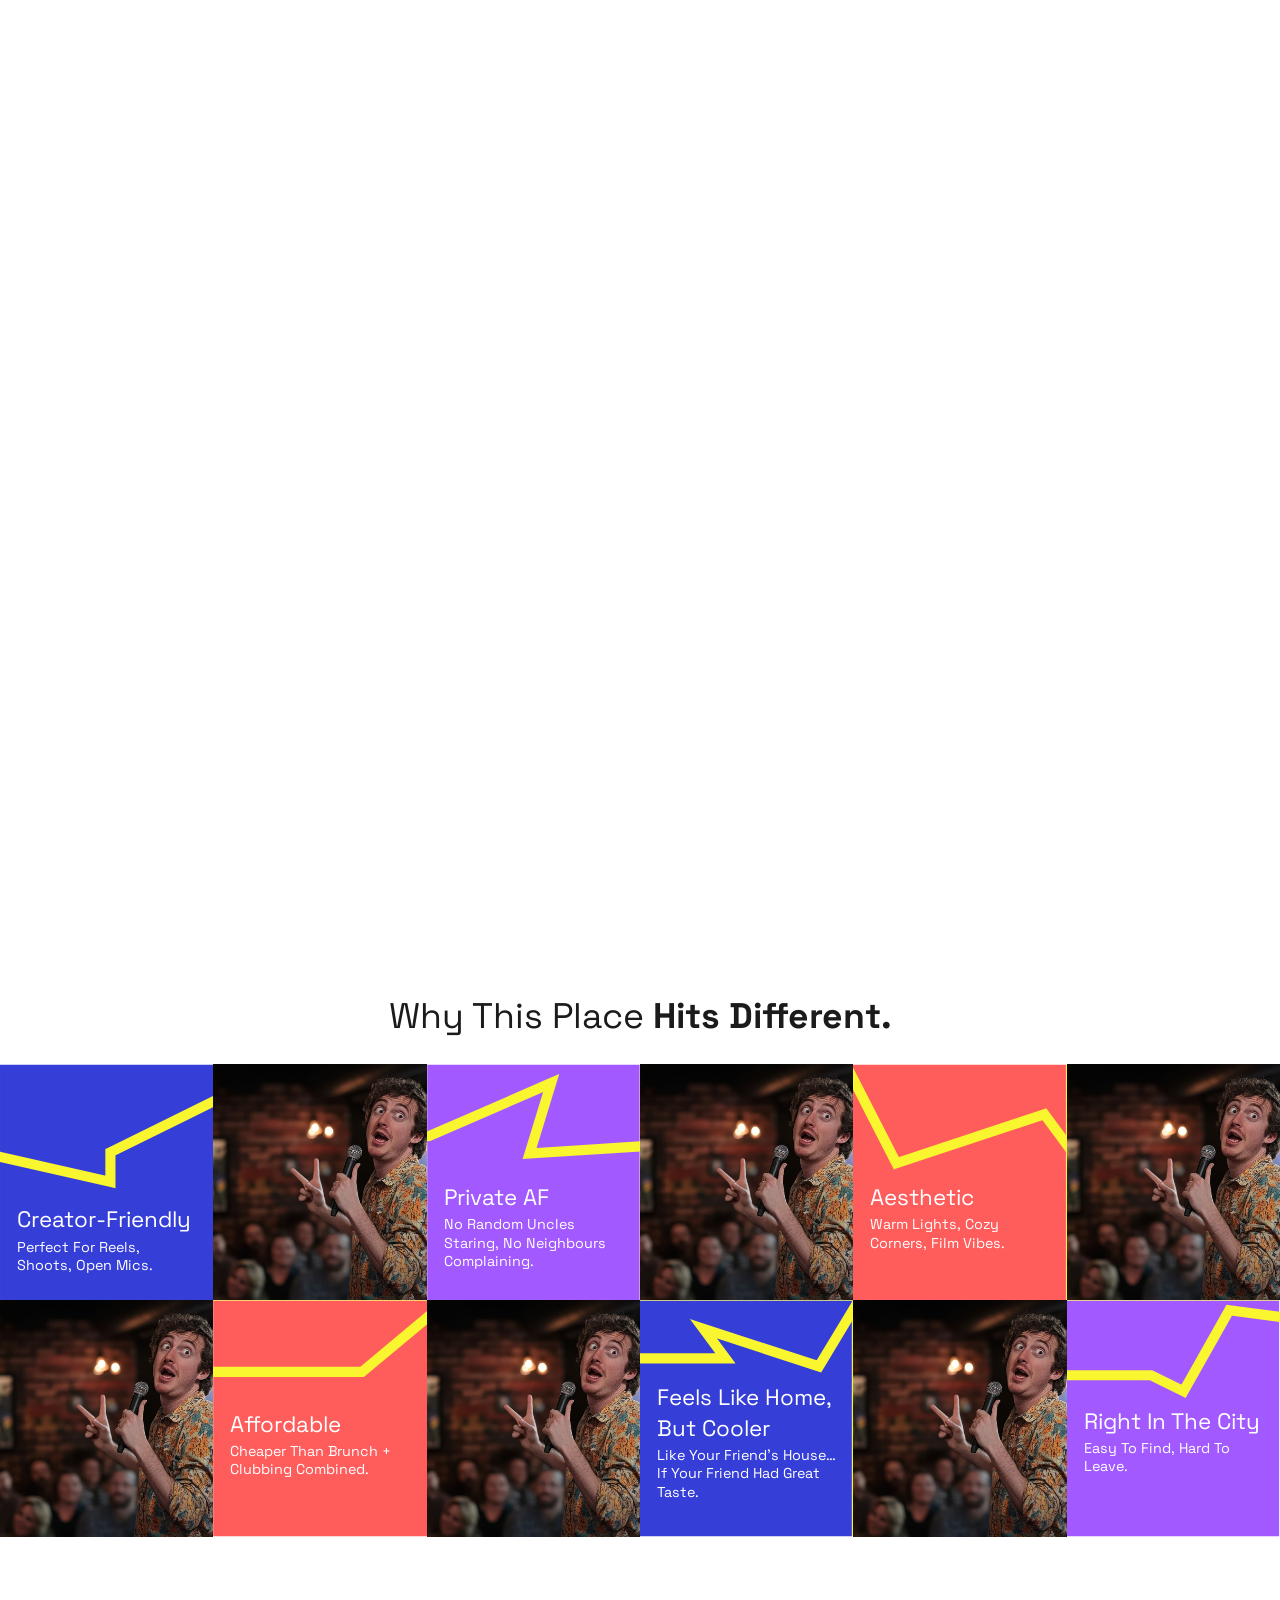
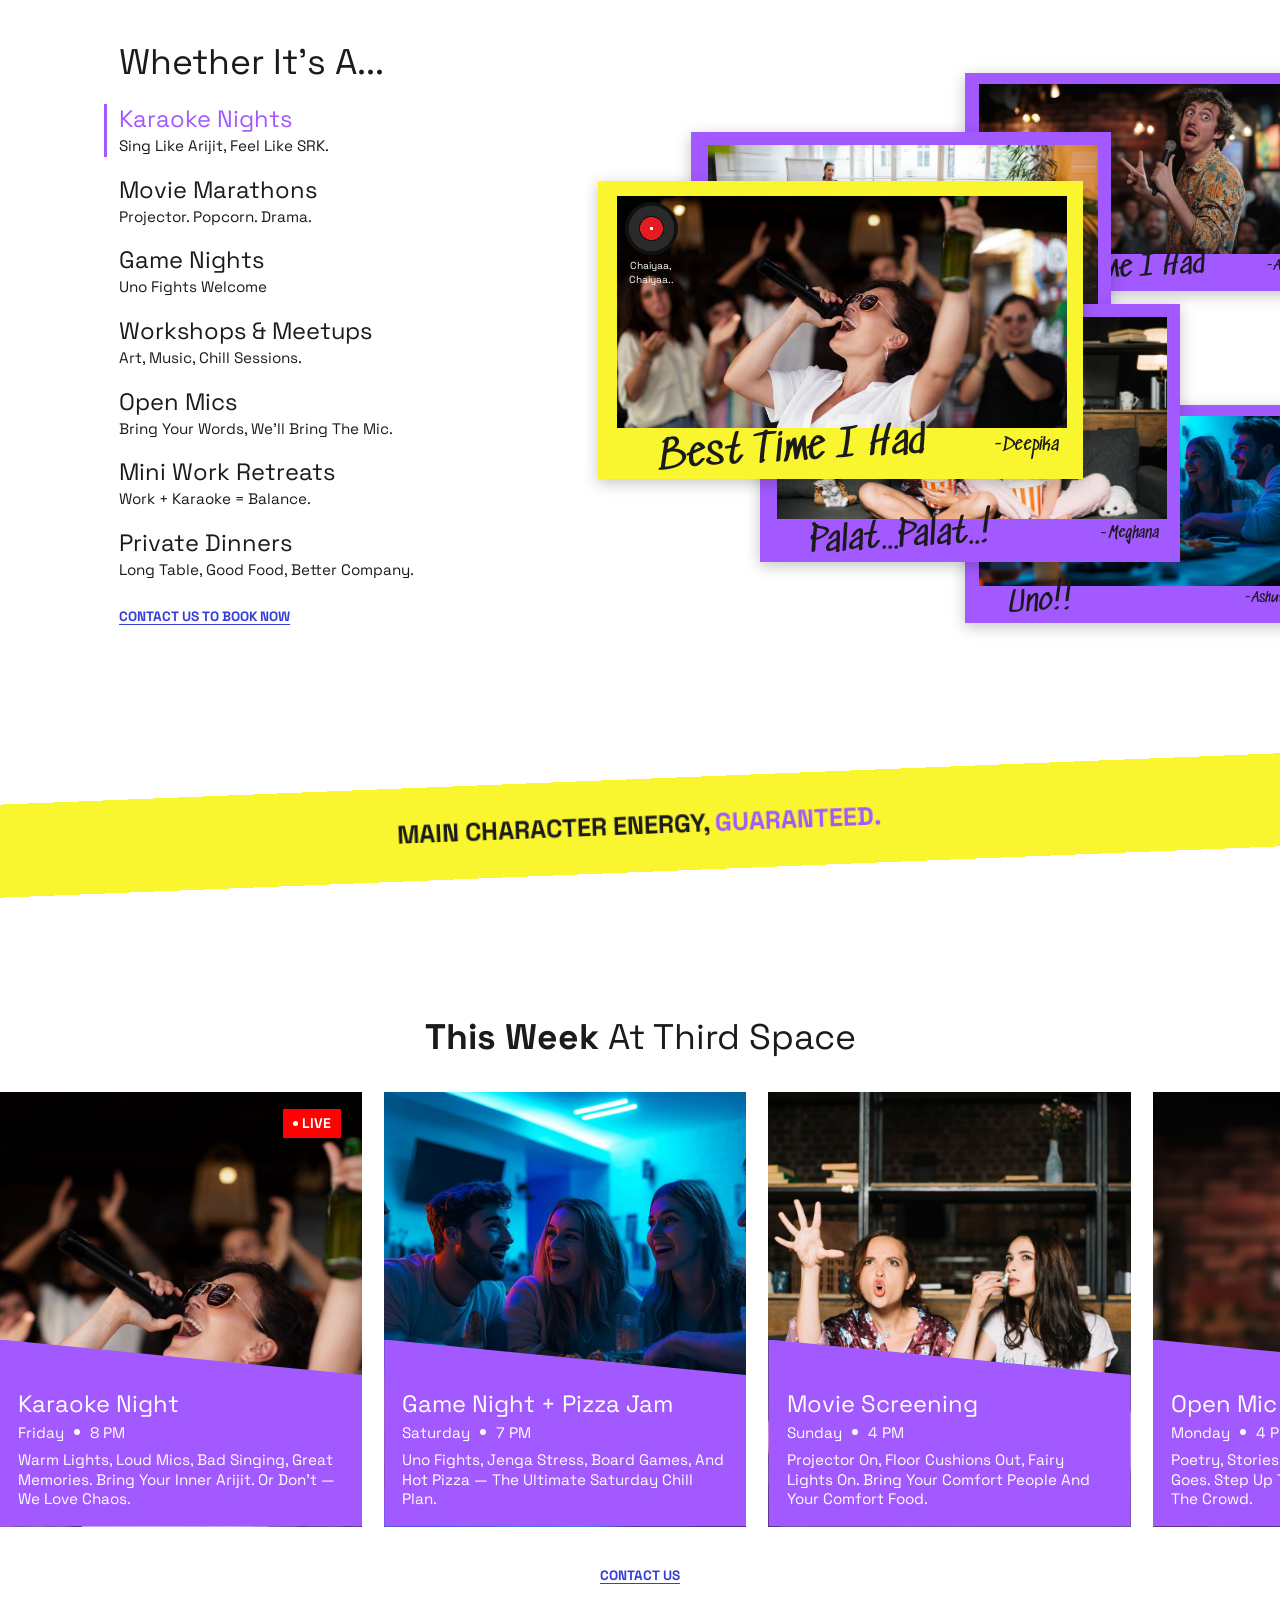
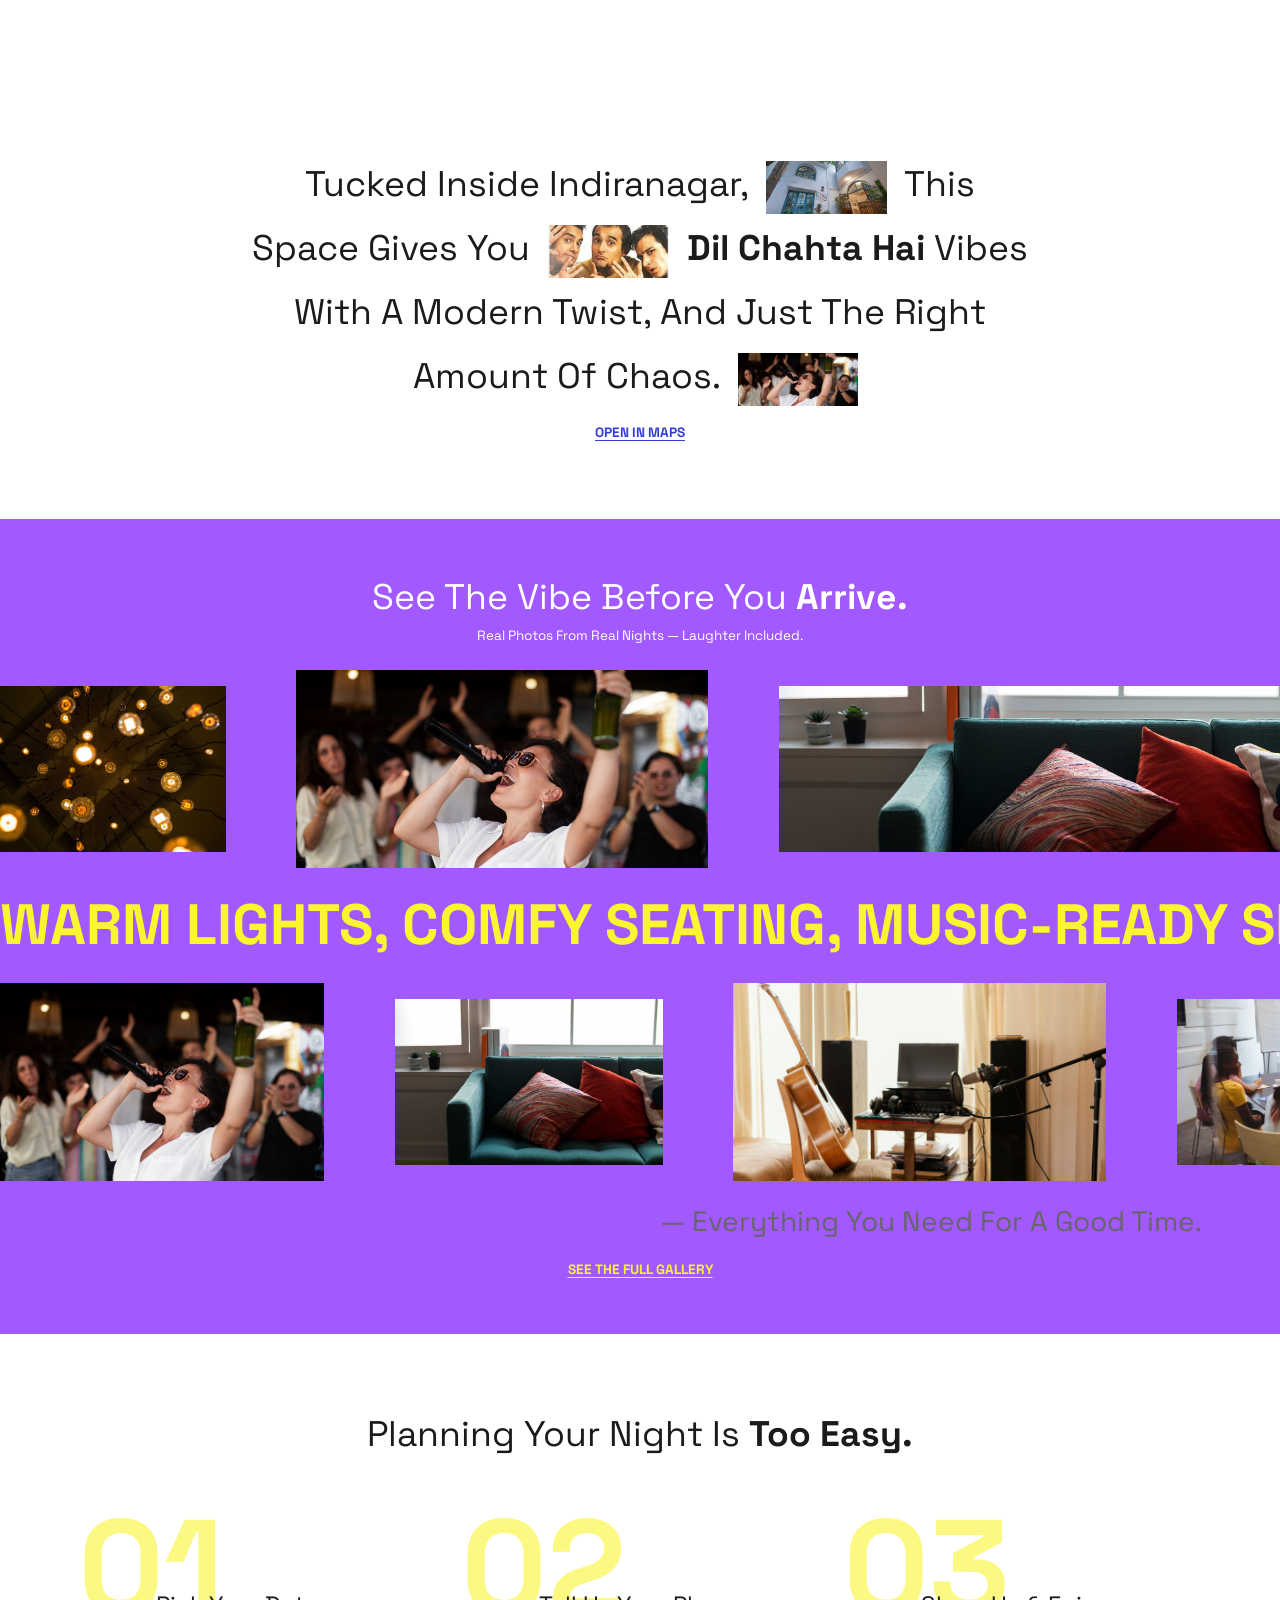
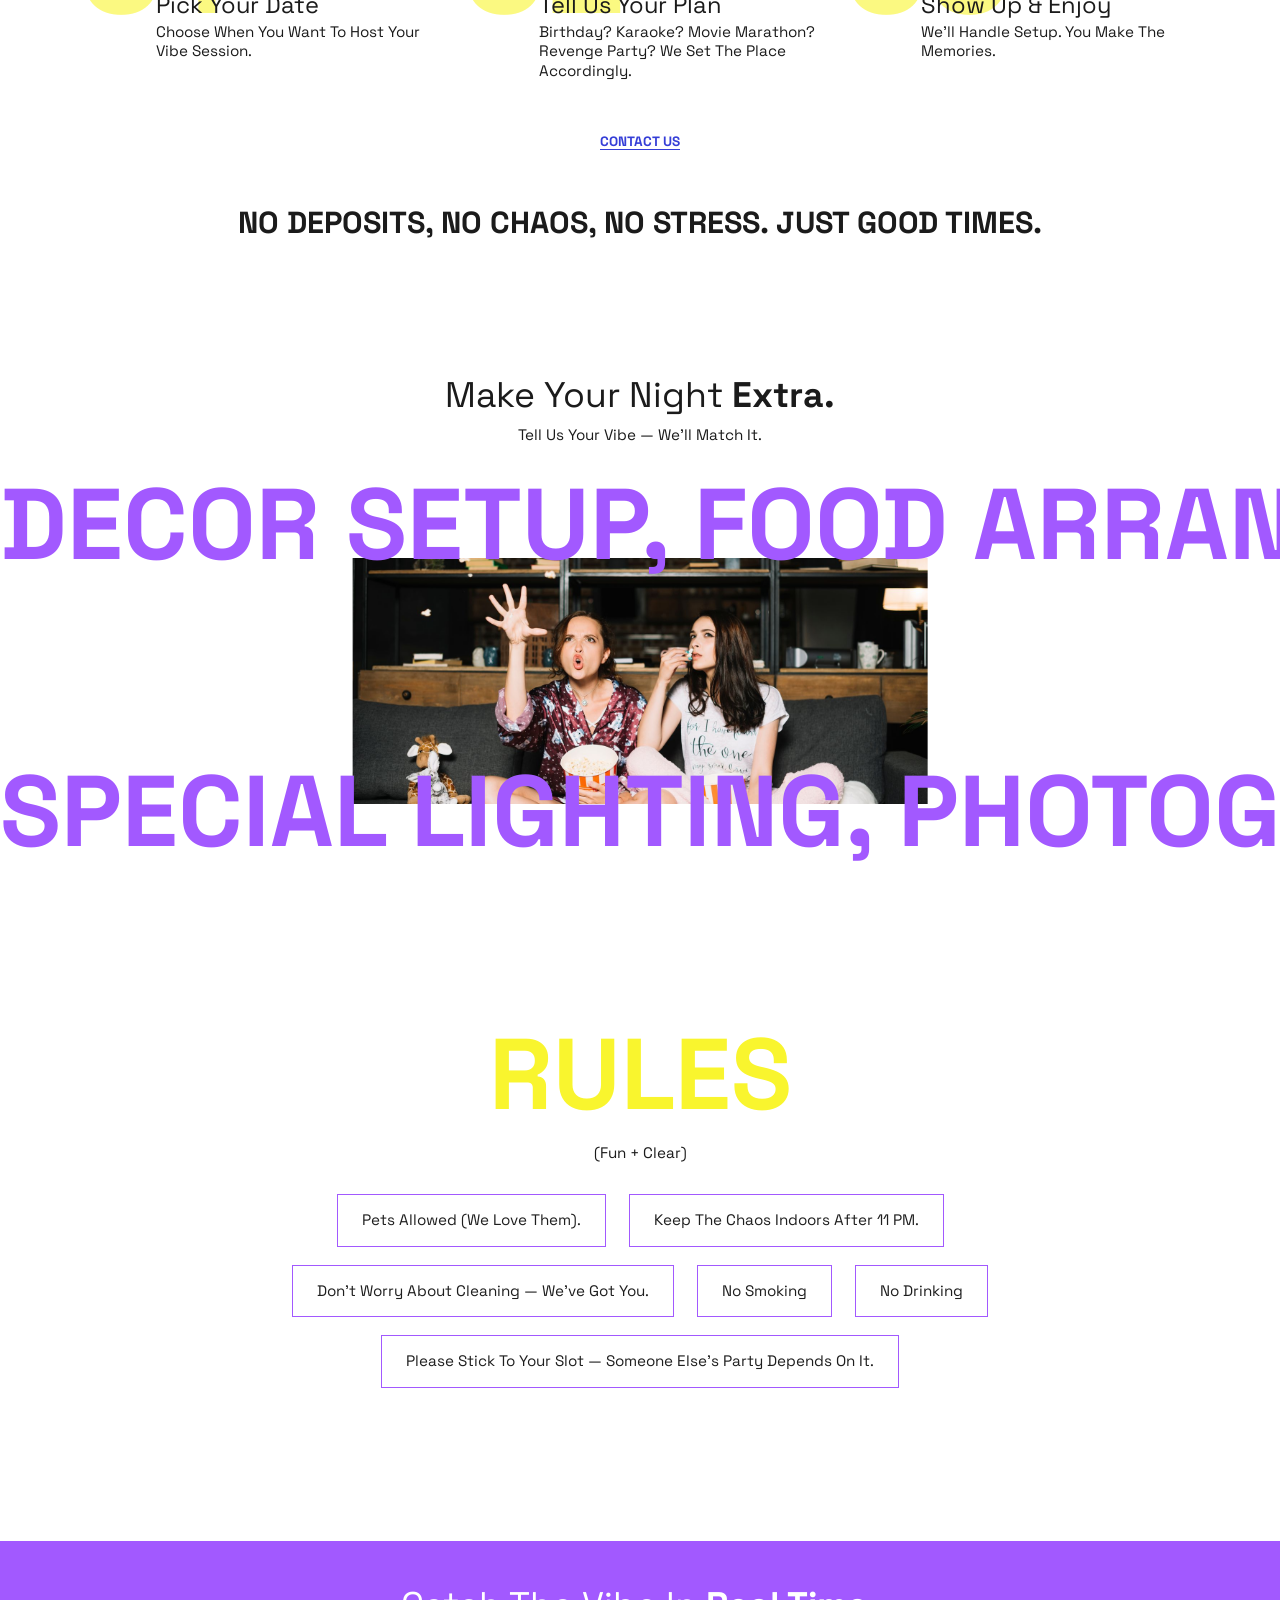
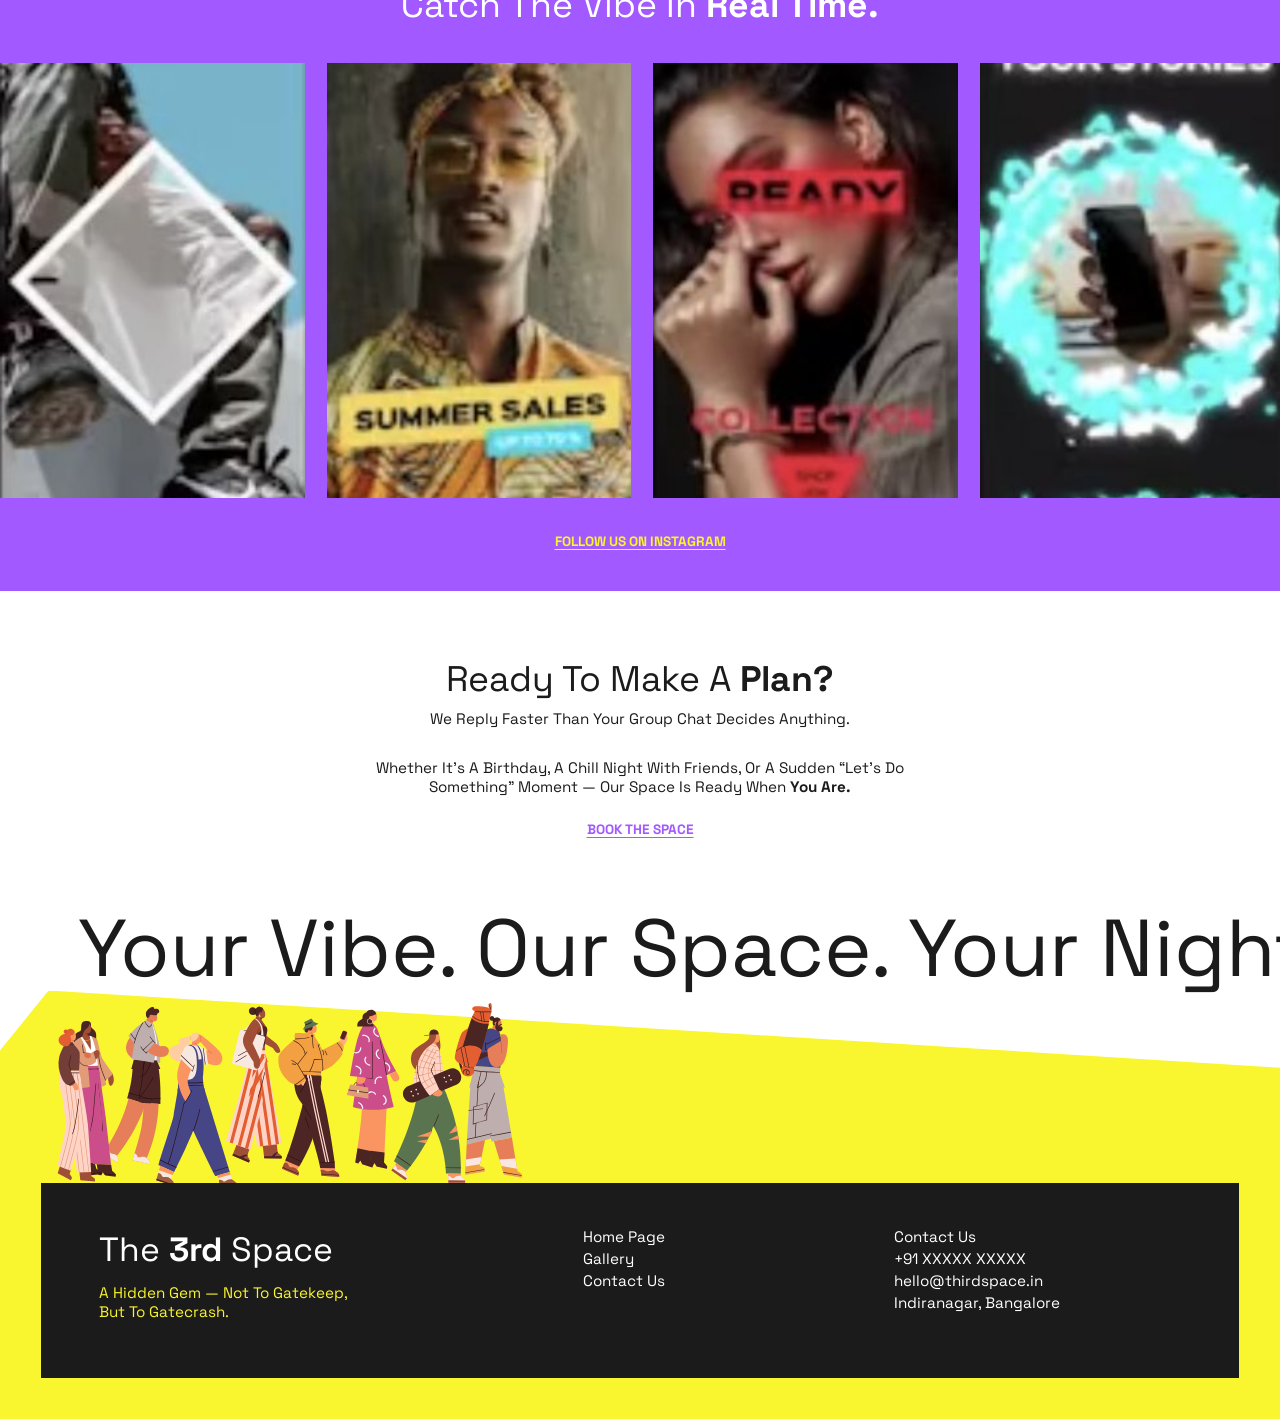
==== commit fd76f528: "Footer crowd: legs step while they walk" ====
--- a/index.html
+++ b/index.html
@@ -11,7 +11,7 @@
   <link rel="preconnect" href="https://fonts.gstatic.com" crossorigin>
   <link rel="stylesheet" href="https://api.fontshare.com/v2/css?f[]=satoshi@400,700,900&display=swap">
   <link rel="stylesheet" href="https://fonts.googleapis.com/css2?family=Sedgwick+Ave&family=Space+Grotesk:wght@400;500&display=swap">
-  <link rel="stylesheet" href="css/style.css?v=3">
+  <link rel="stylesheet" href="css/style.css?v=4">
 </head>
 <body>
 
@@ -241,7 +241,7 @@
 </footer>
 
 <script src="js/scene-data.js?v=2"></script>
-<script src="js/main.js?v=2"></script>
+<script src="js/main.js?v=4"></script>
 <script src="js/scene.js?v=3"></script>
 </body>
 </html>
--- a/css/style.css
+++ b/css/style.css
@@ -370,6 +370,9 @@
 }
 /* a little up-and-down with every step (uses the separate translate property so it stacks with the walk) */
 @keyframes crowd-step { from { translate: 0 0; } to { translate: 0 -4px; } }
+/* once js/main.js has rigged the legs, the drawing is an inline <svg>; the legs carry the step, so no group bob */
+svg.crowd { display: block; height: auto; overflow: visible; }
+.crowd.is-rigged { animation: crowd-walk 44s linear infinite; }
 @media (prefers-reduced-motion: reduce) { .crowd { animation: none; } }
 .footer-box { position: relative; background: var(--ink); color: var(--white); display: grid; grid-template-columns: 1.6fr 1fr 1fr; gap: 24px; padding: clamp(28px, 3.4vw, 51px) clamp(24px, 4.5vw, 67px) clamp(28px, 4.4vw, 67px); }
 .footer-box .logo { font-size: clamp(26px, 2.63vw, 40px); color: var(--white); }
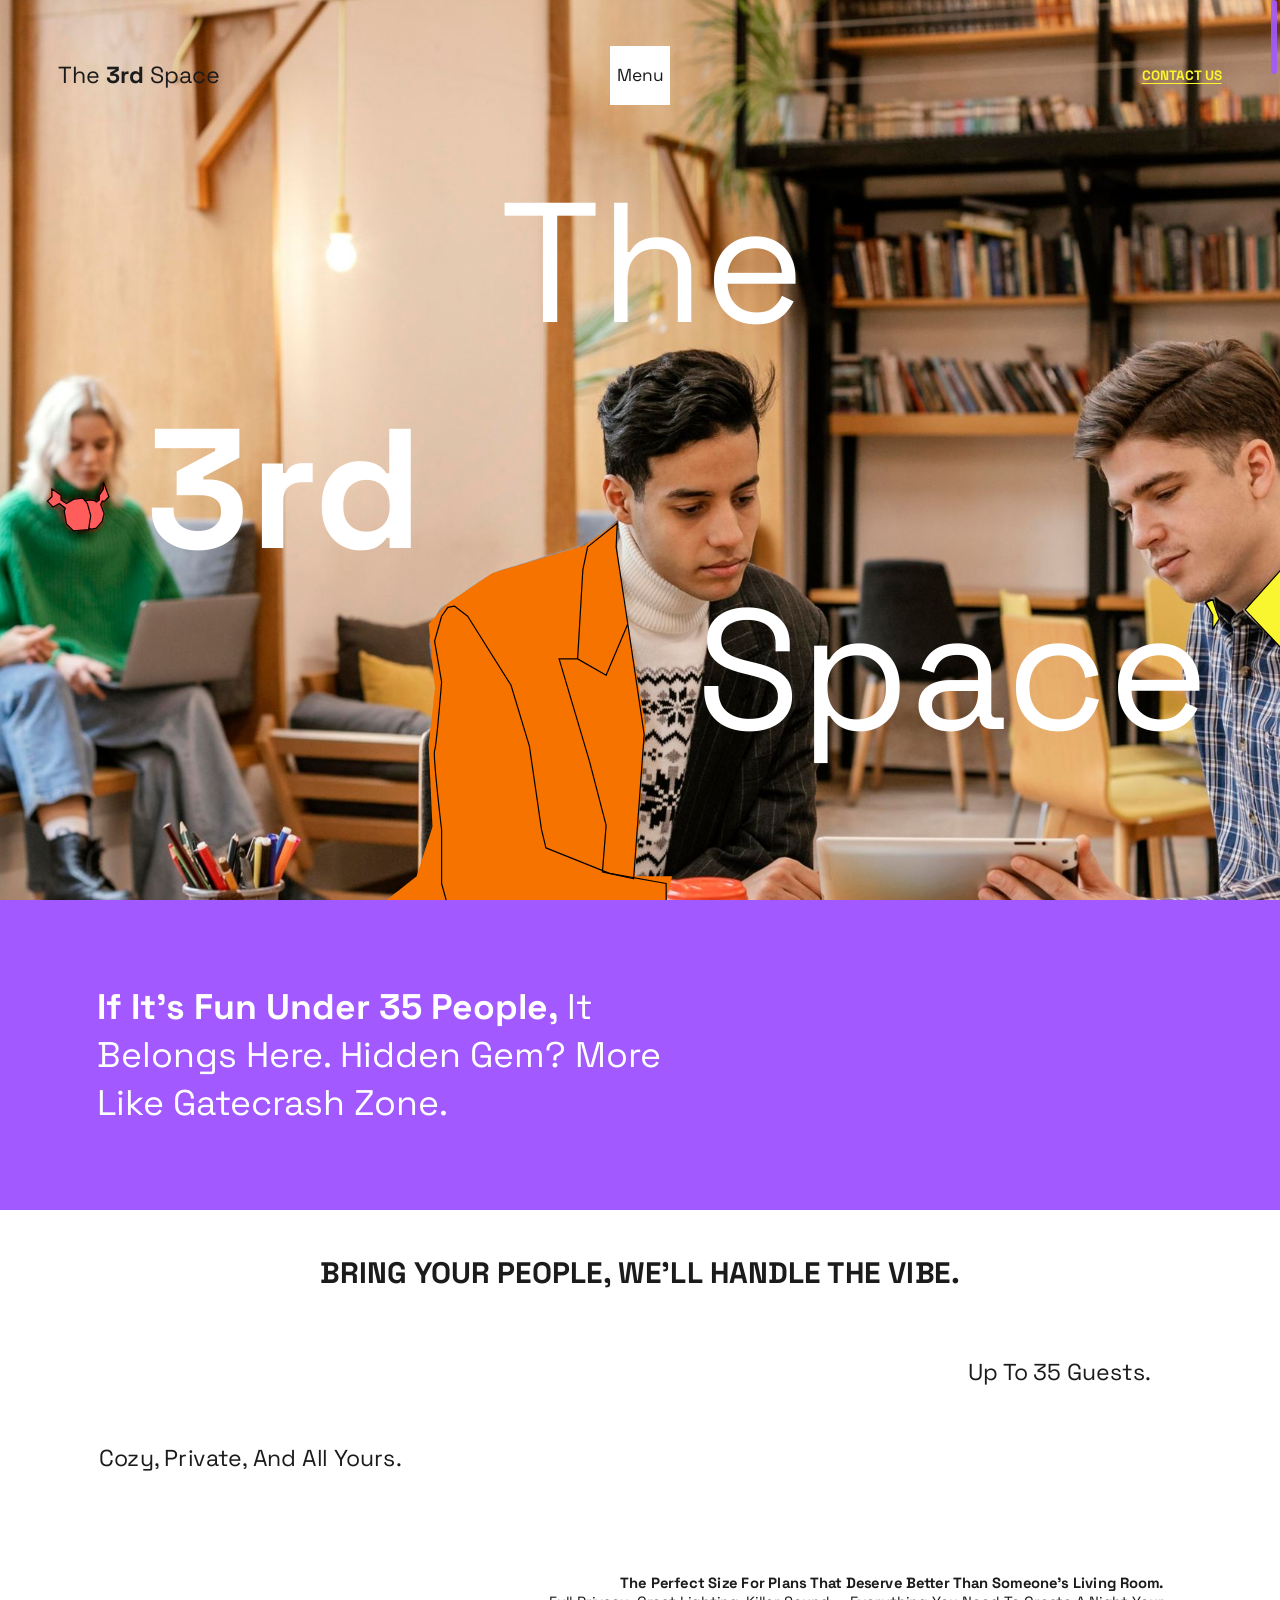
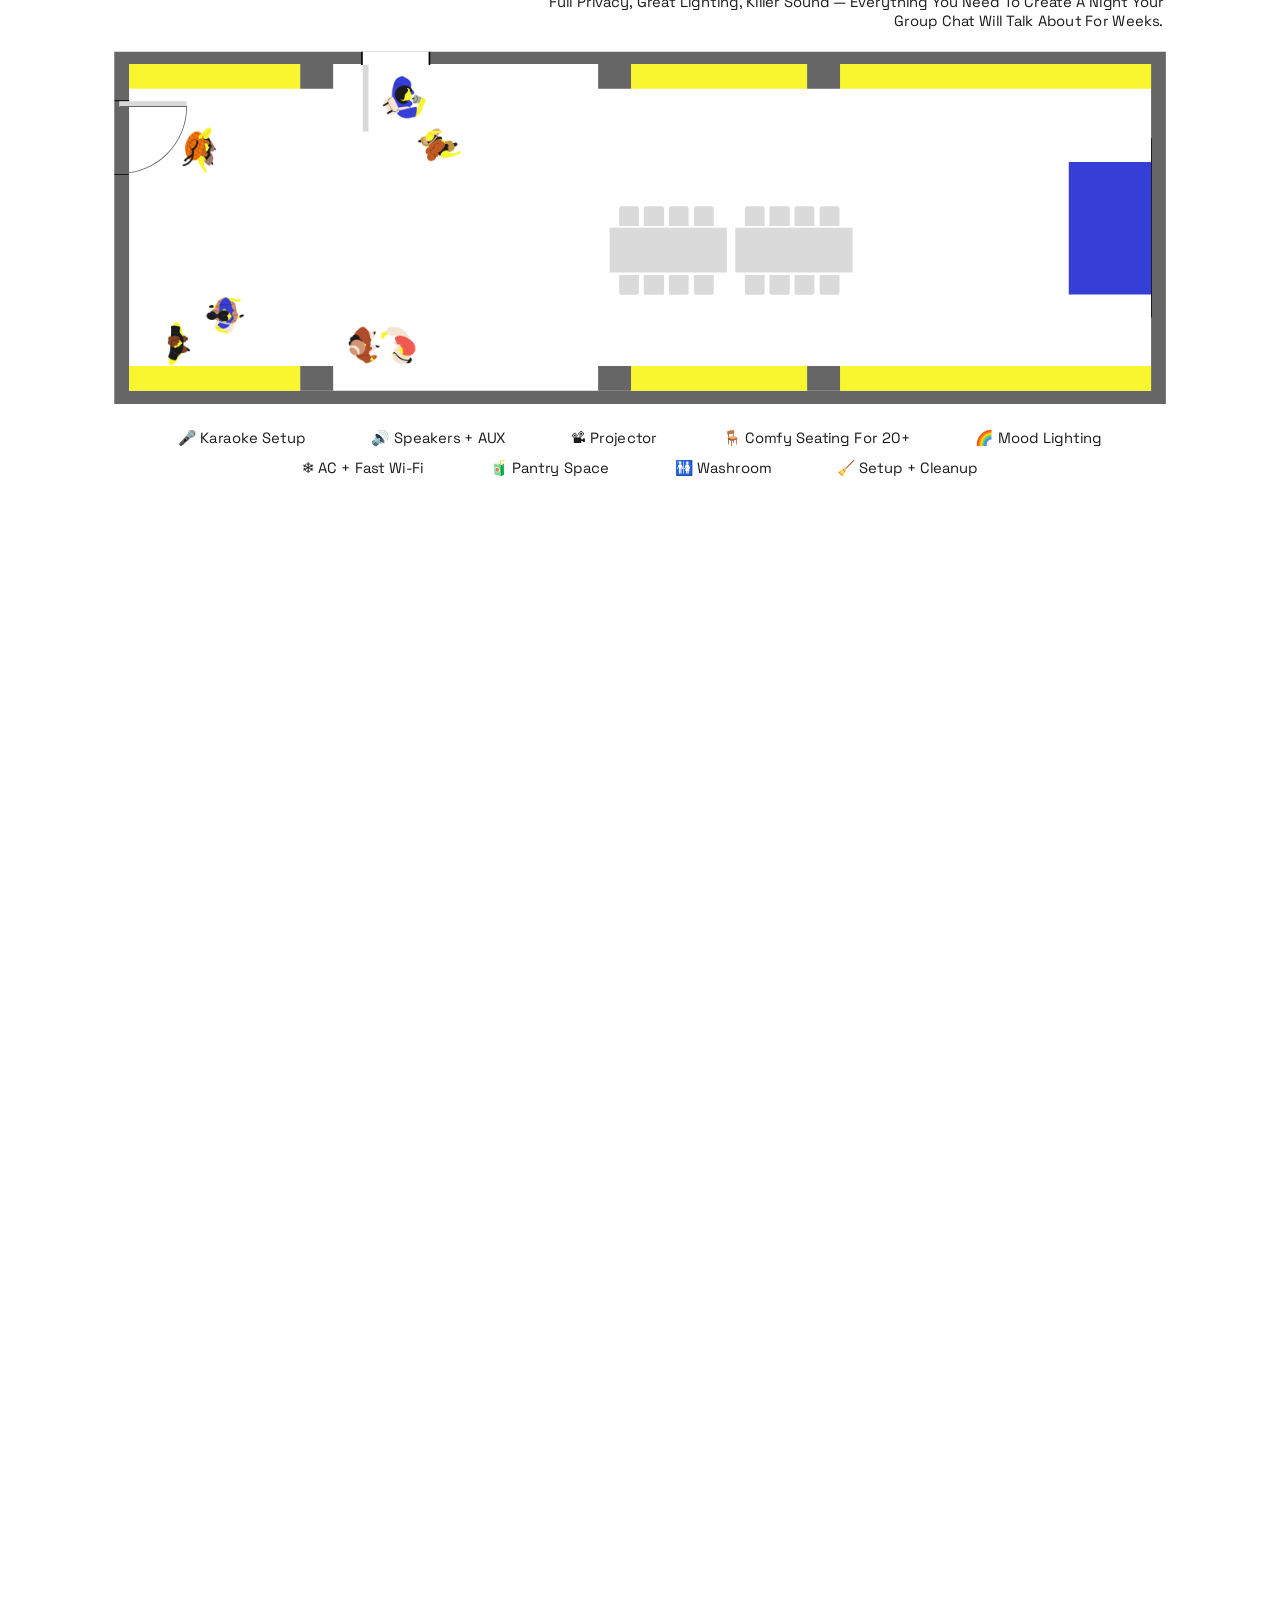
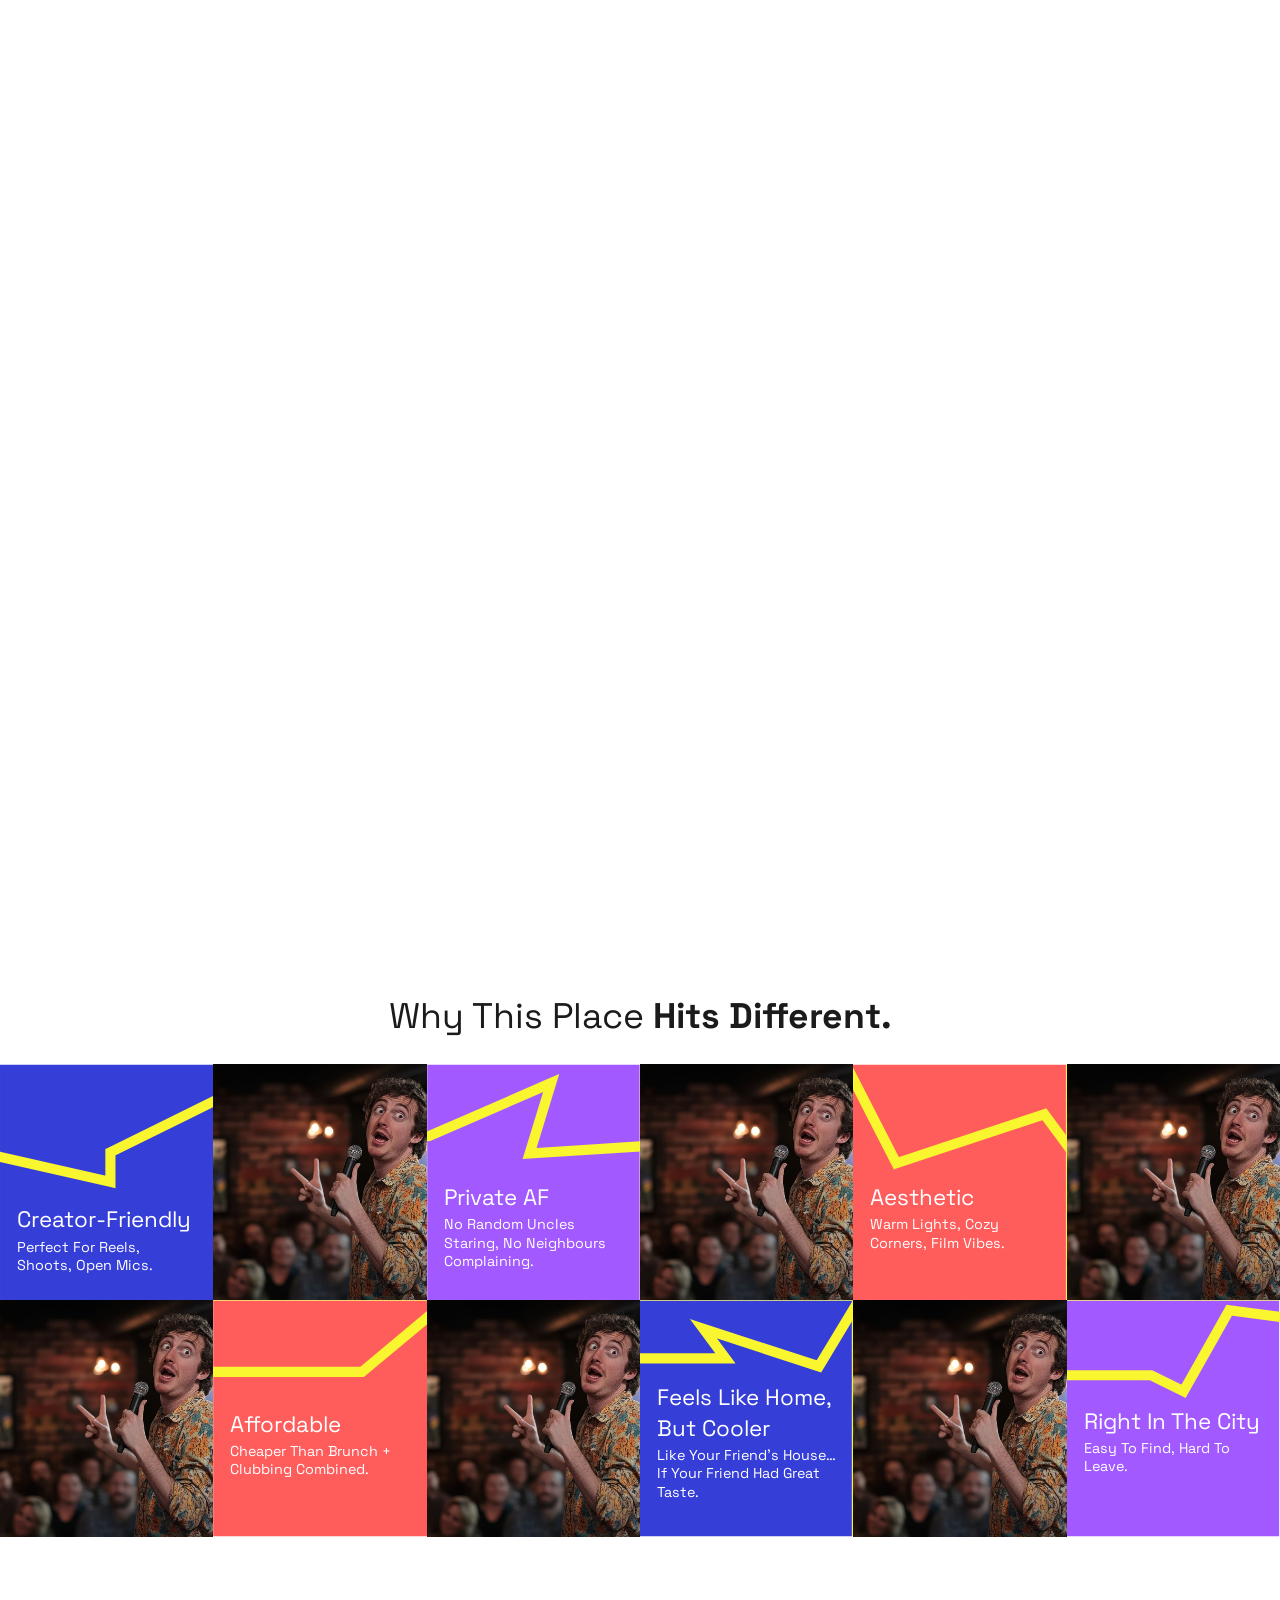
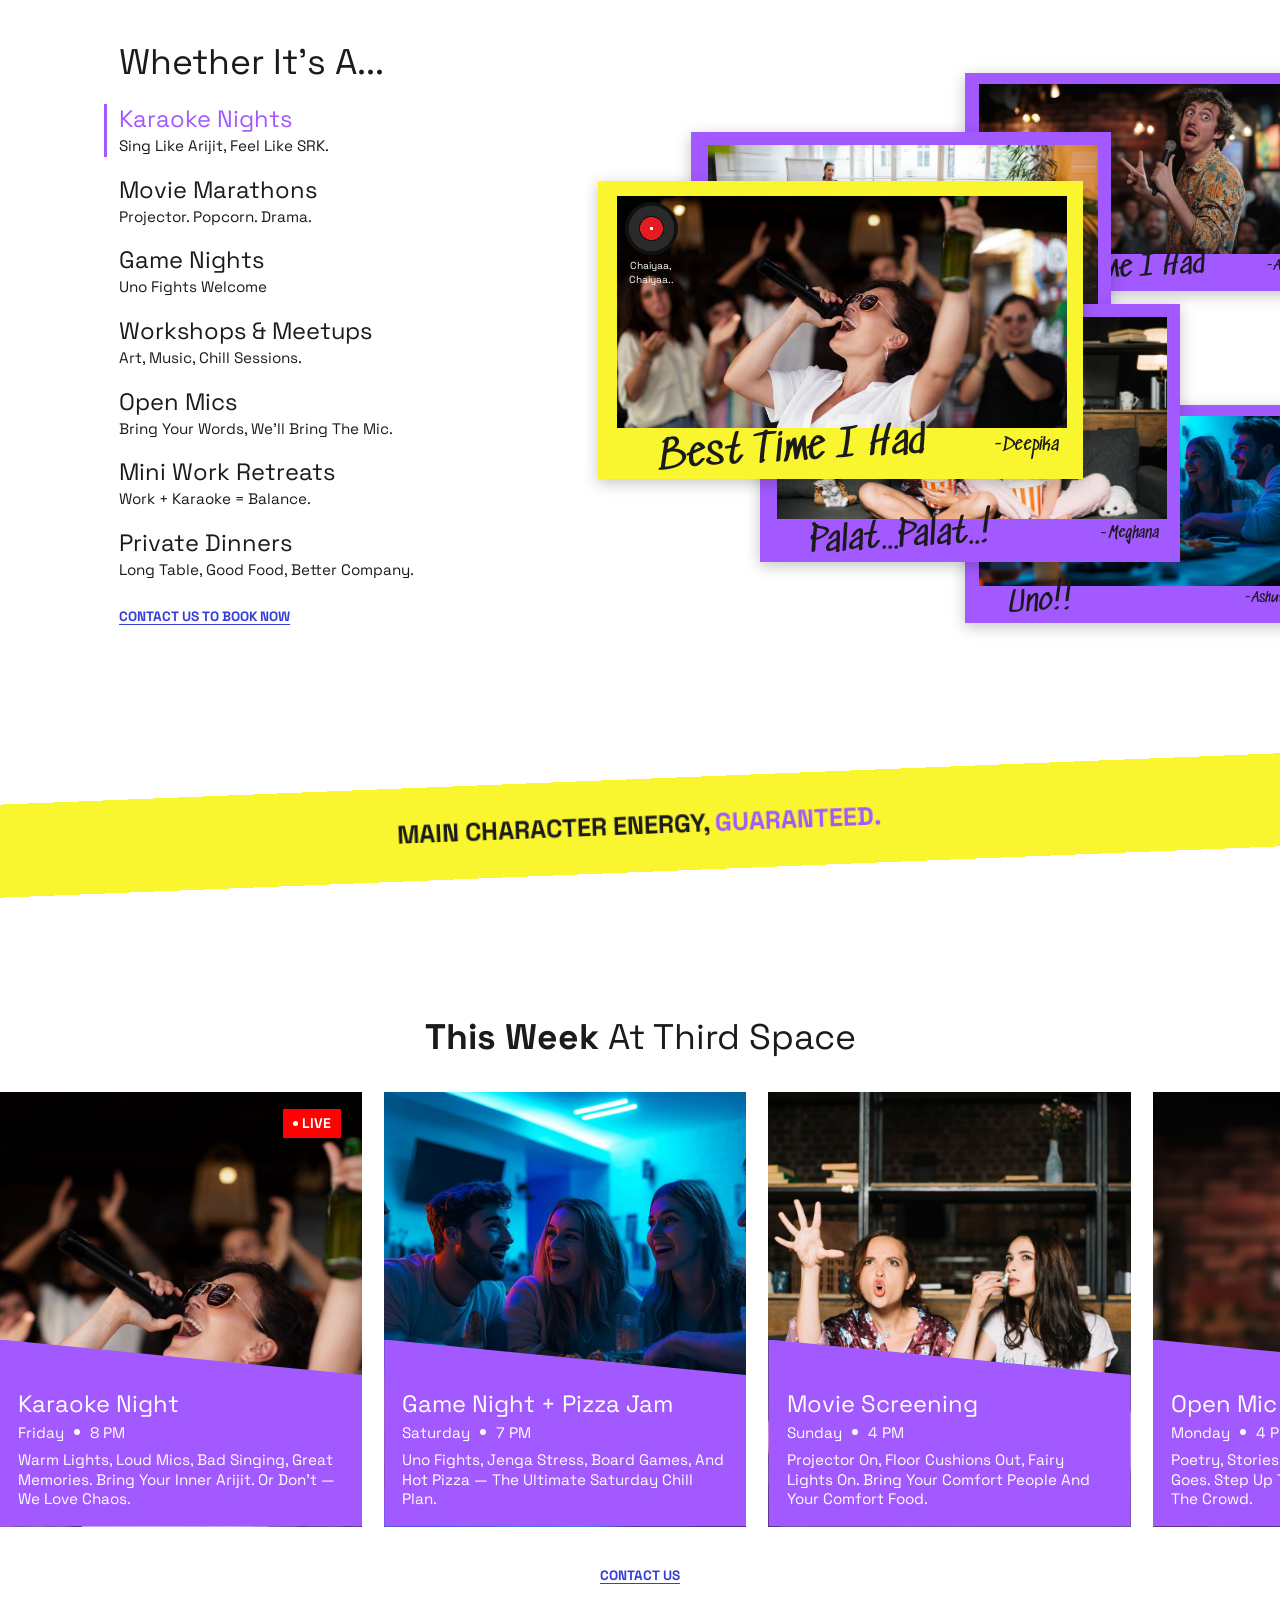
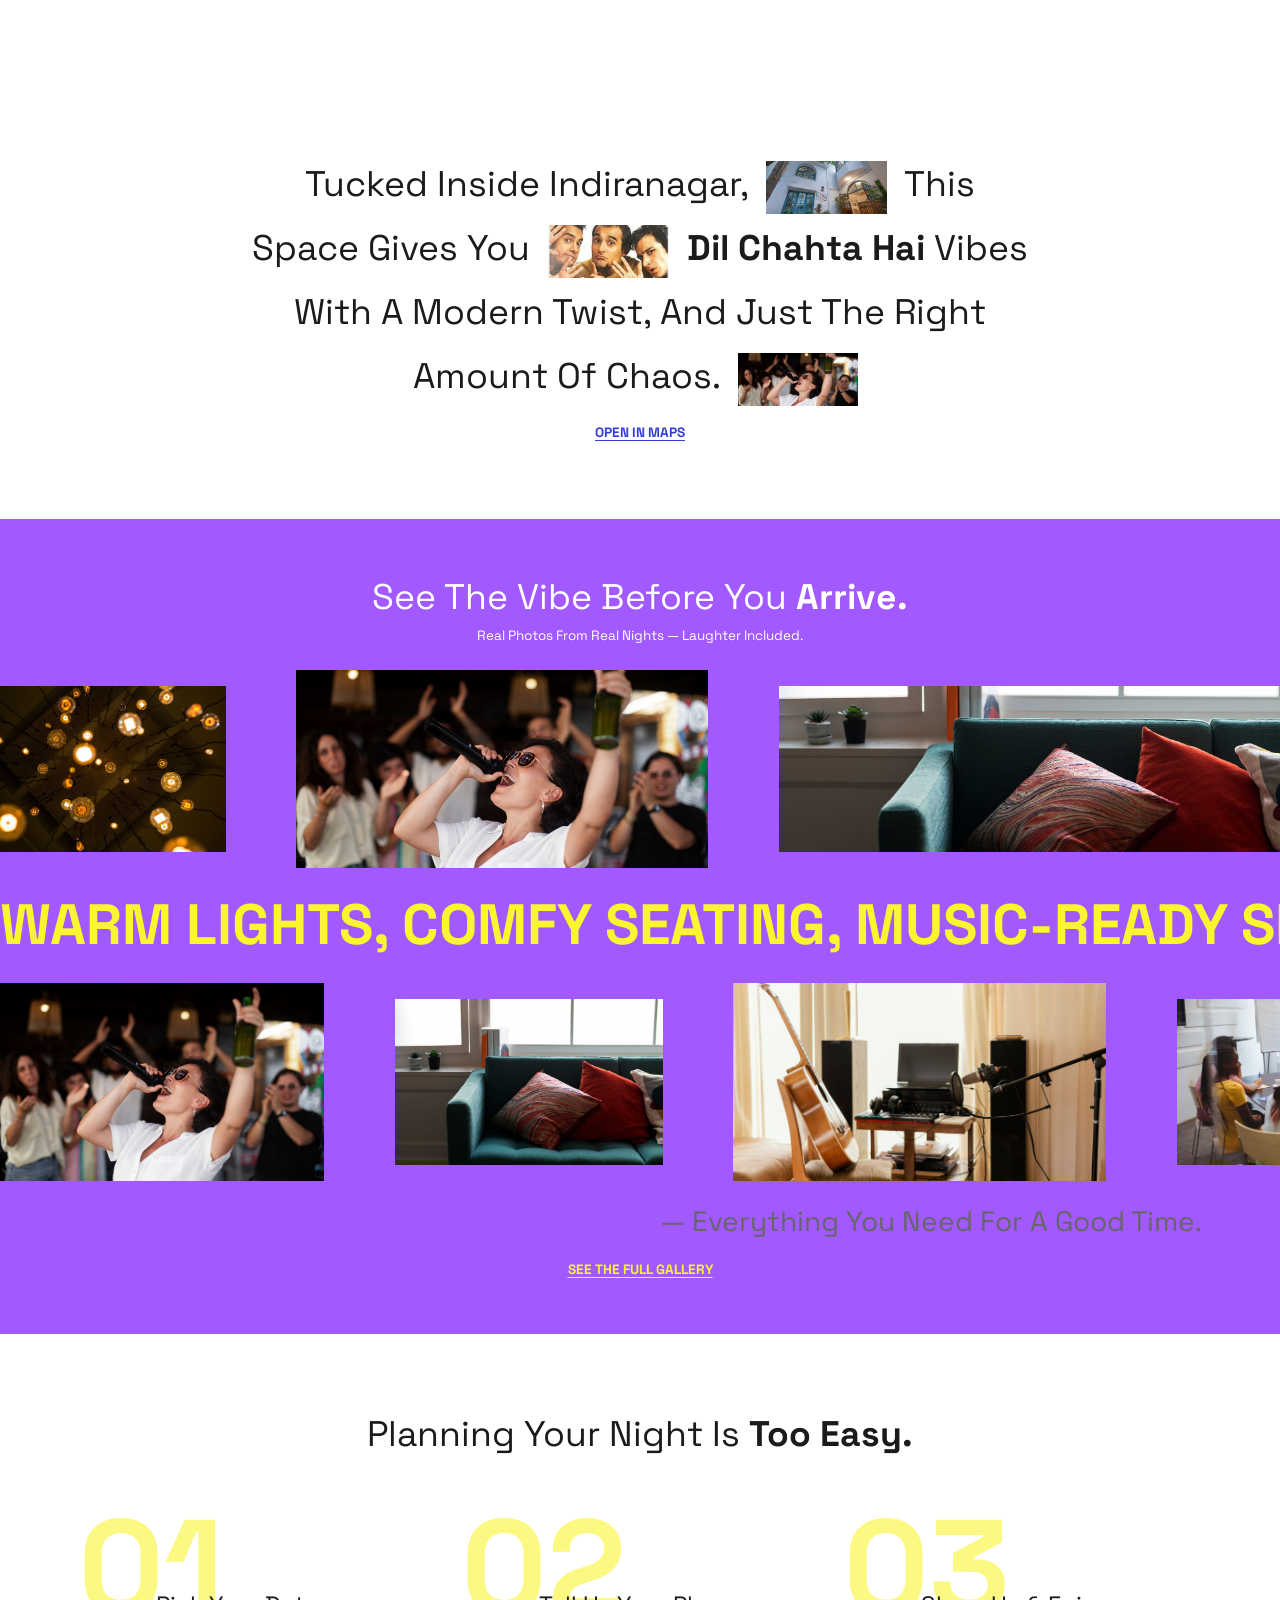
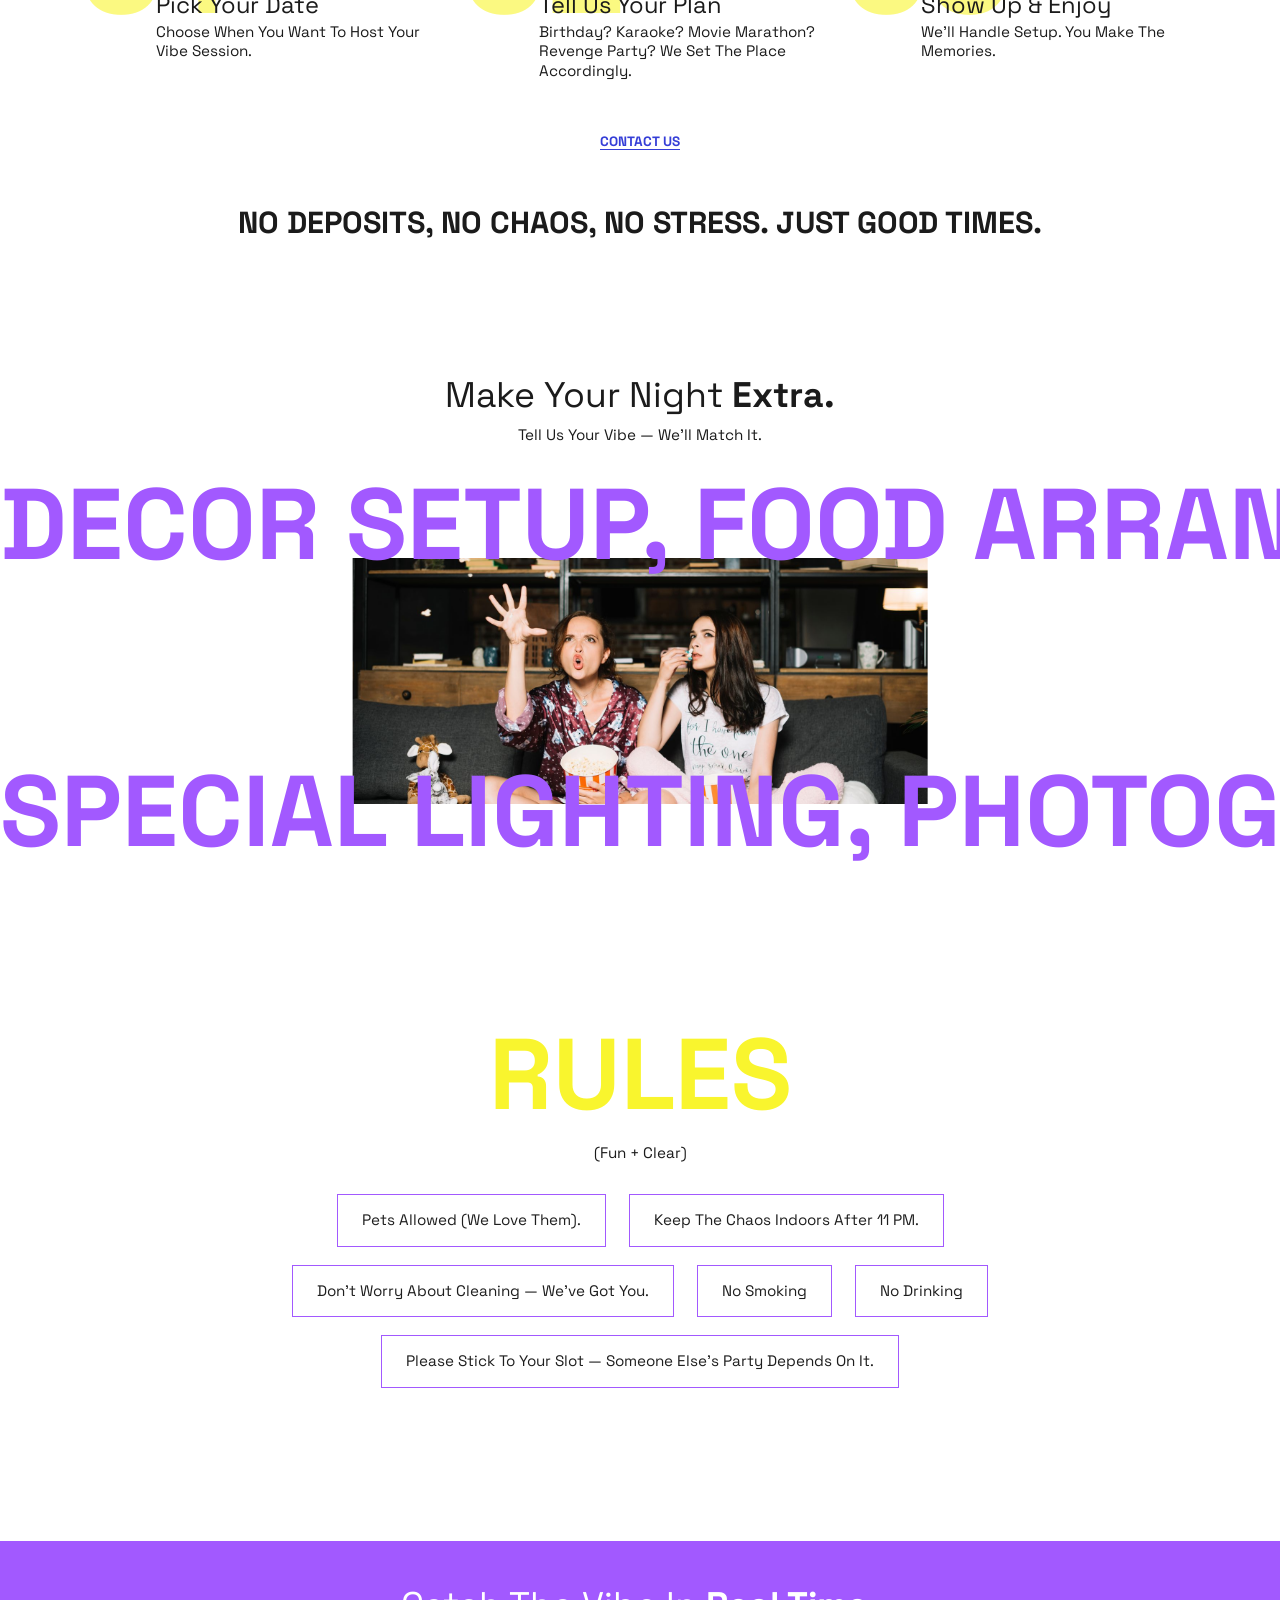
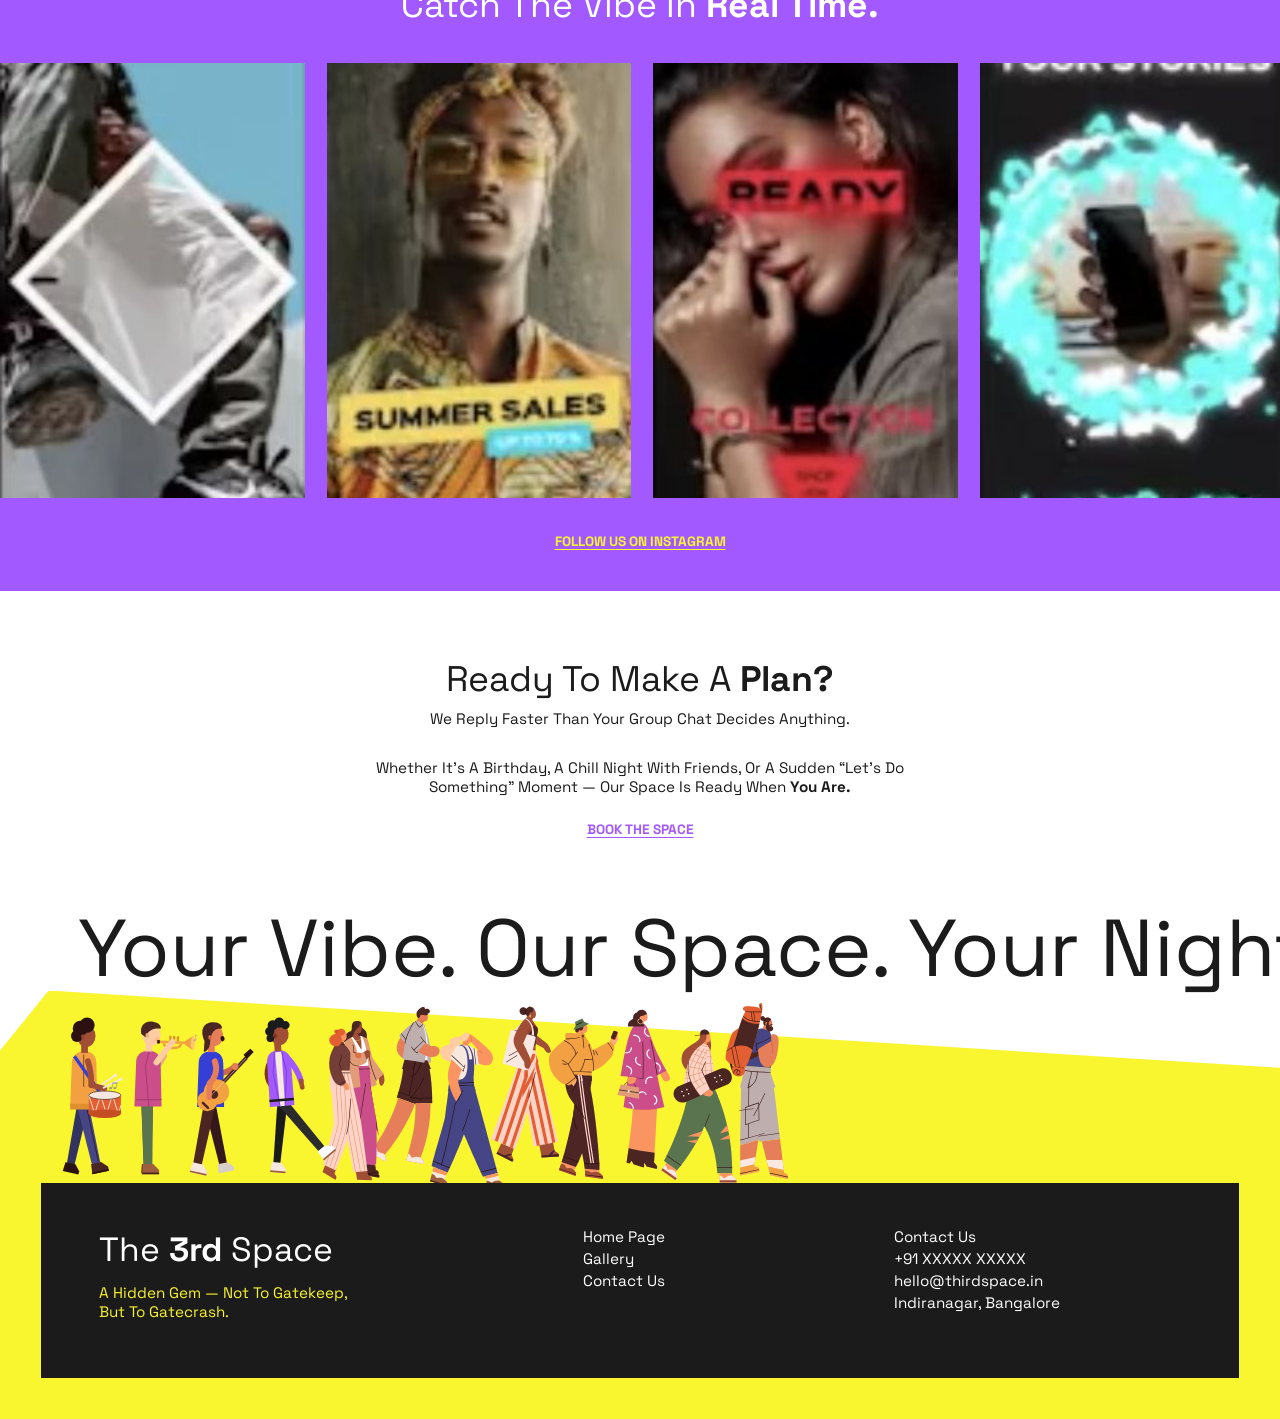
==== commit 3ac2cb6e: "Footer: marching band and dancer with floating music notes" ====
--- a/index.html
+++ b/index.html
@@ -11,7 +11,7 @@
   <link rel="preconnect" href="https://fonts.gstatic.com" crossorigin>
   <link rel="stylesheet" href="https://api.fontshare.com/v2/css?f[]=satoshi@400,700,900&display=swap">
   <link rel="stylesheet" href="https://fonts.googleapis.com/css2?family=Sedgwick+Ave&family=Space+Grotesk:wght@400;500&display=swap">
-  <link rel="stylesheet" href="css/style.css?v=4">
+  <link rel="stylesheet" href="css/style.css?v=5">
 </head>
 <body>
 
@@ -241,7 +241,7 @@
 </footer>
 
 <script src="js/scene-data.js?v=2"></script>
-<script src="js/main.js?v=4"></script>
+<script src="js/main.js?v=5"></script>
 <script src="js/scene.js?v=3"></script>
 </body>
 </html>
--- a/css/style.css
+++ b/css/style.css
@@ -352,11 +352,14 @@
 /* ------------------------------------------------------------ footer */
 .site-footer { position: relative; padding: clamp(150px, 15vw, 230px) clamp(16px, 3.2vw, 49px) clamp(30px, 3.2vw, 48px); margin-top: clamp(-30px, -1vw, 0px); }
 .site-footer::before { content: ""; position: absolute; inset: 0; background: var(--yellow); clip-path: polygon(3.8% 0, 100% 18%, 100% 100%, 0 100%, 0 14%); z-index: -1; }
-.crowd { position: absolute; left: clamp(10px, 3.8vw, 58px); top: clamp(10px, 1vw, 15px); width: clamp(330px, 38.1vw, 577px); }
+.crowd { position: absolute; left: clamp(10px, 3.8vw, 58px); top: clamp(10px, 1vw, 15px); --cw: clamp(330px, 38.1vw, 577px); width: var(--cw); }
+/* with the band at the back the picture is --k times wider (set by js/main.js); people keep their size,
+   but the whole lineup never gets wider than the footer */
+.crowd.has-band { --cw: min(calc(clamp(330px, 38.1vw, 577px) * var(--k, 1)), calc(100vw - 2 * clamp(10px, 3.8vw, 58px))); }
 /* the crowd walks along the top of the footer box to the far end, turns around and walks back.
    --walk = footer width minus the crowd's width and its left margin on both sides */
 .crowd {
-  --walk: max(0px, calc(100vw - clamp(330px, 38.1vw, 577px) - 2 * clamp(10px, 3.8vw, 58px)));
+  --walk: max(0px, calc(100vw - var(--cw) - 2 * clamp(10px, 3.8vw, 58px)));
   transform-origin: 50% 100%;
   animation: crowd-walk 44s linear infinite, crowd-step .55s ease-in-out infinite alternate;
   will-change: transform, translate;
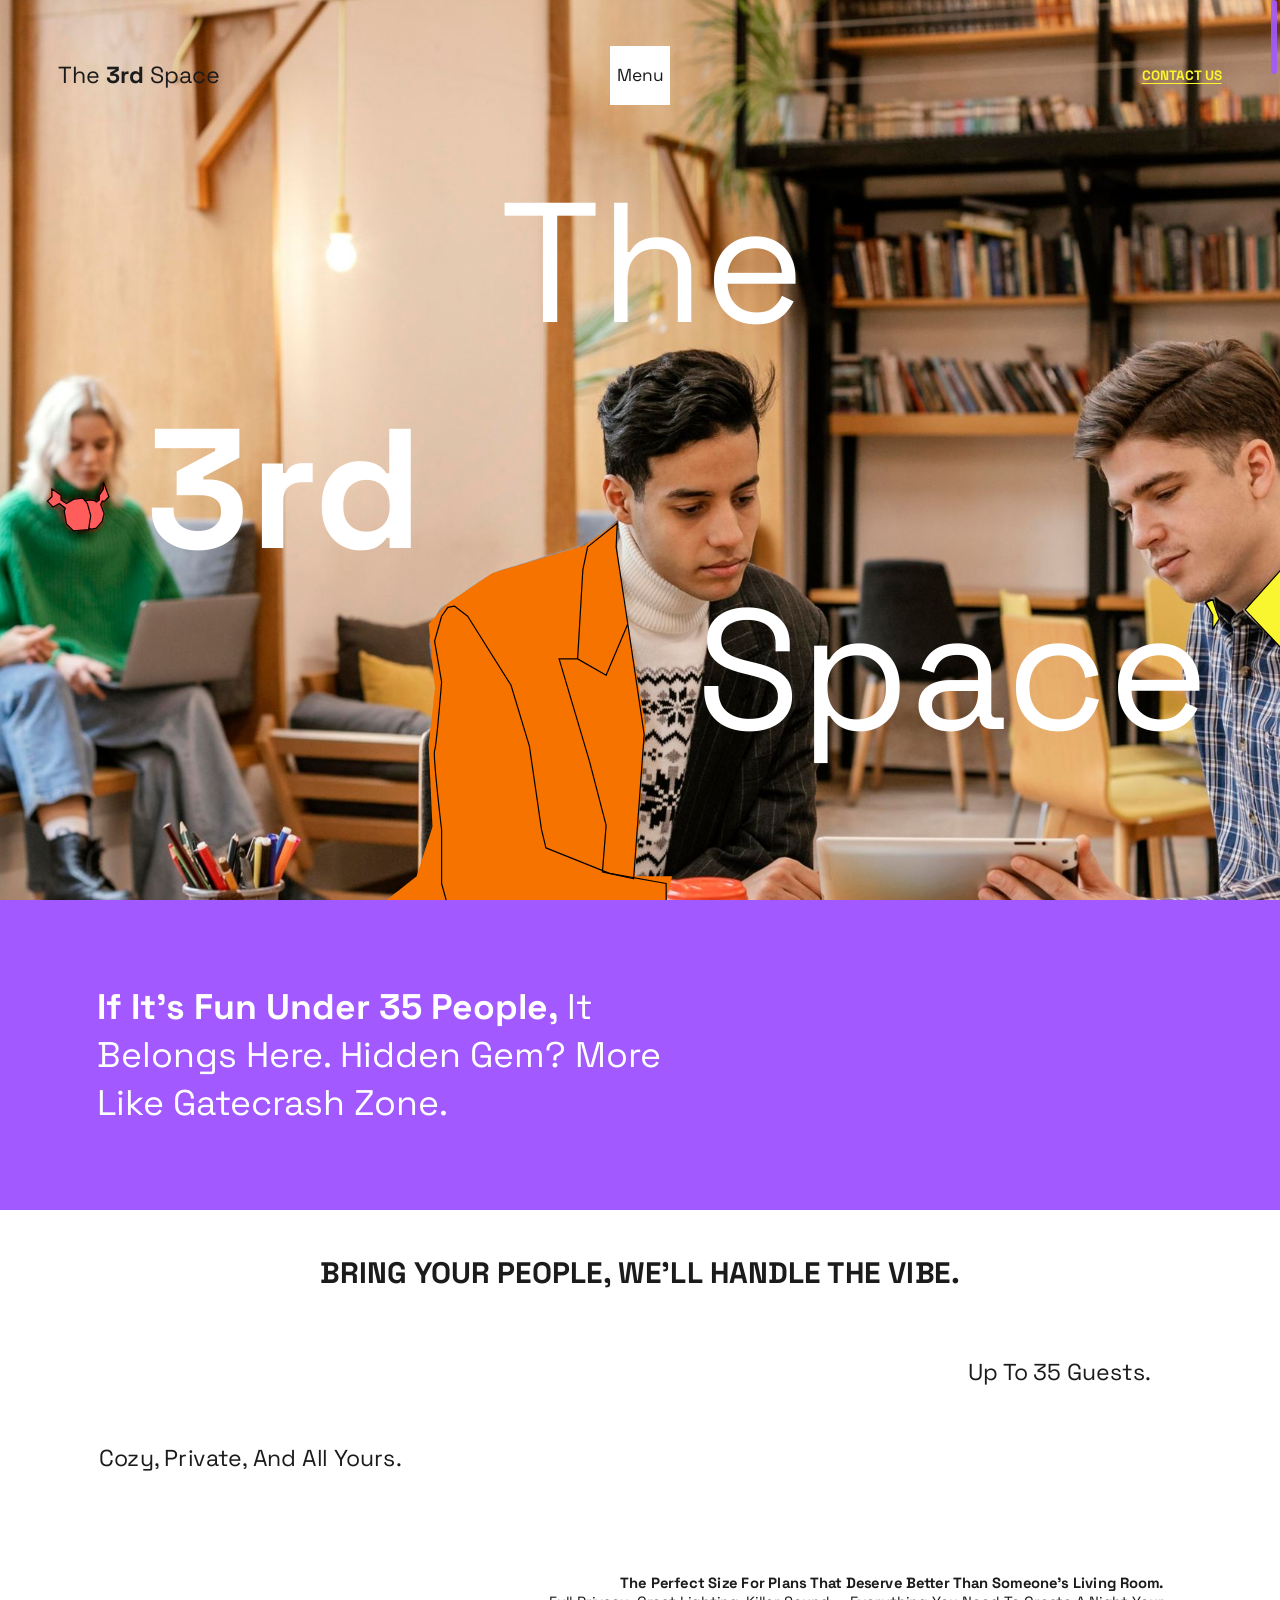
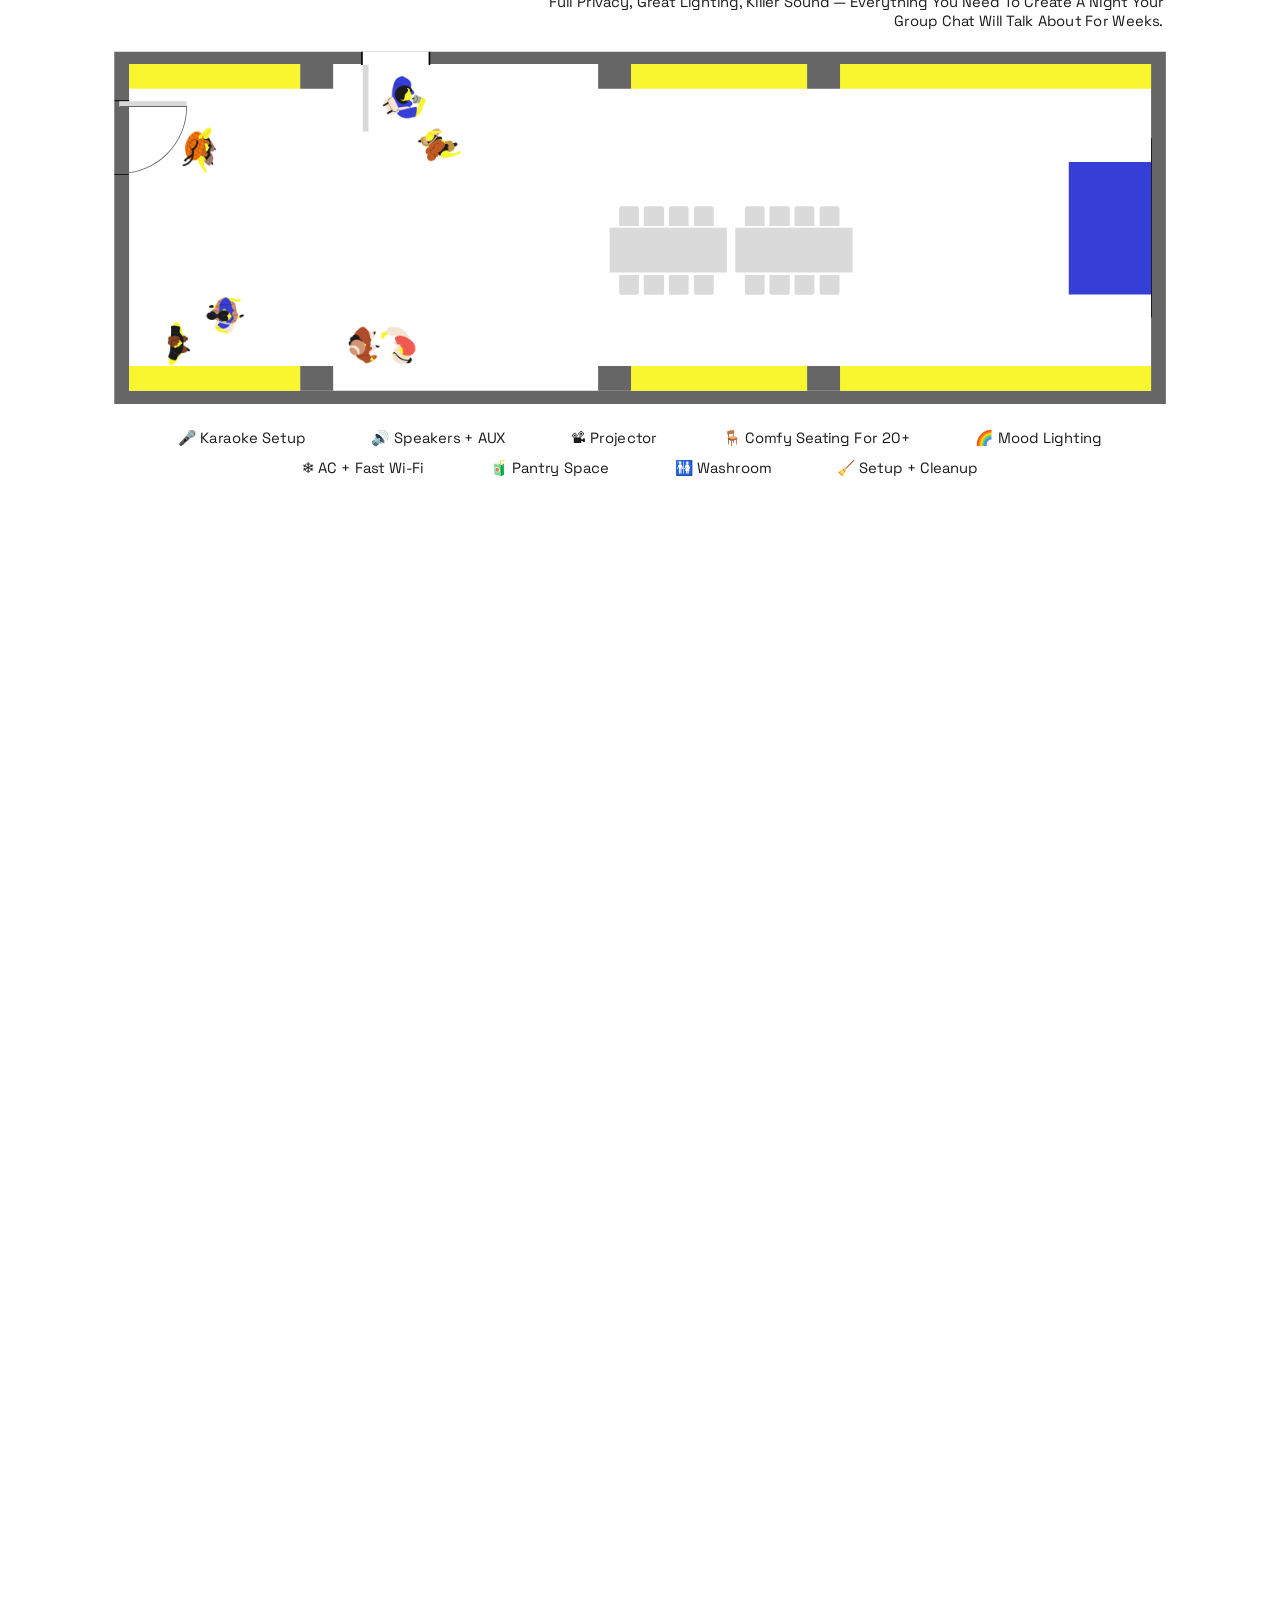
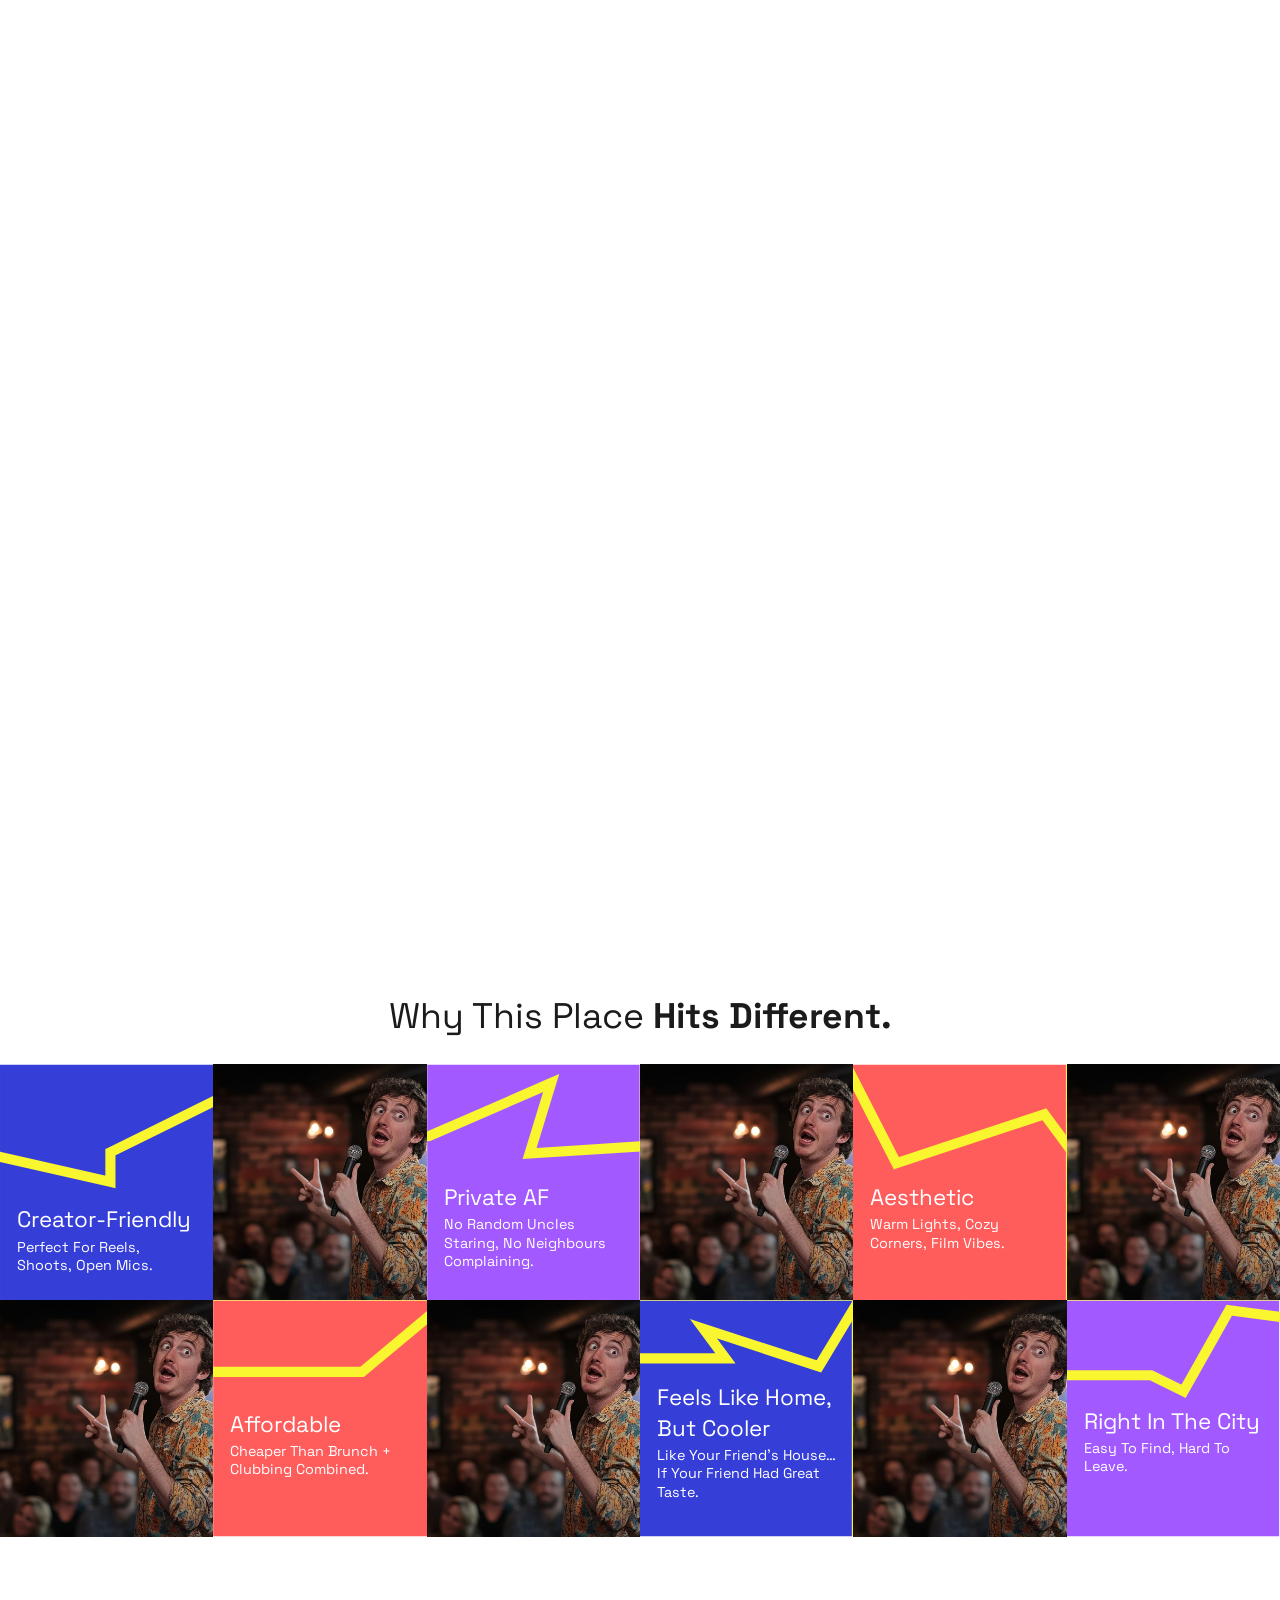
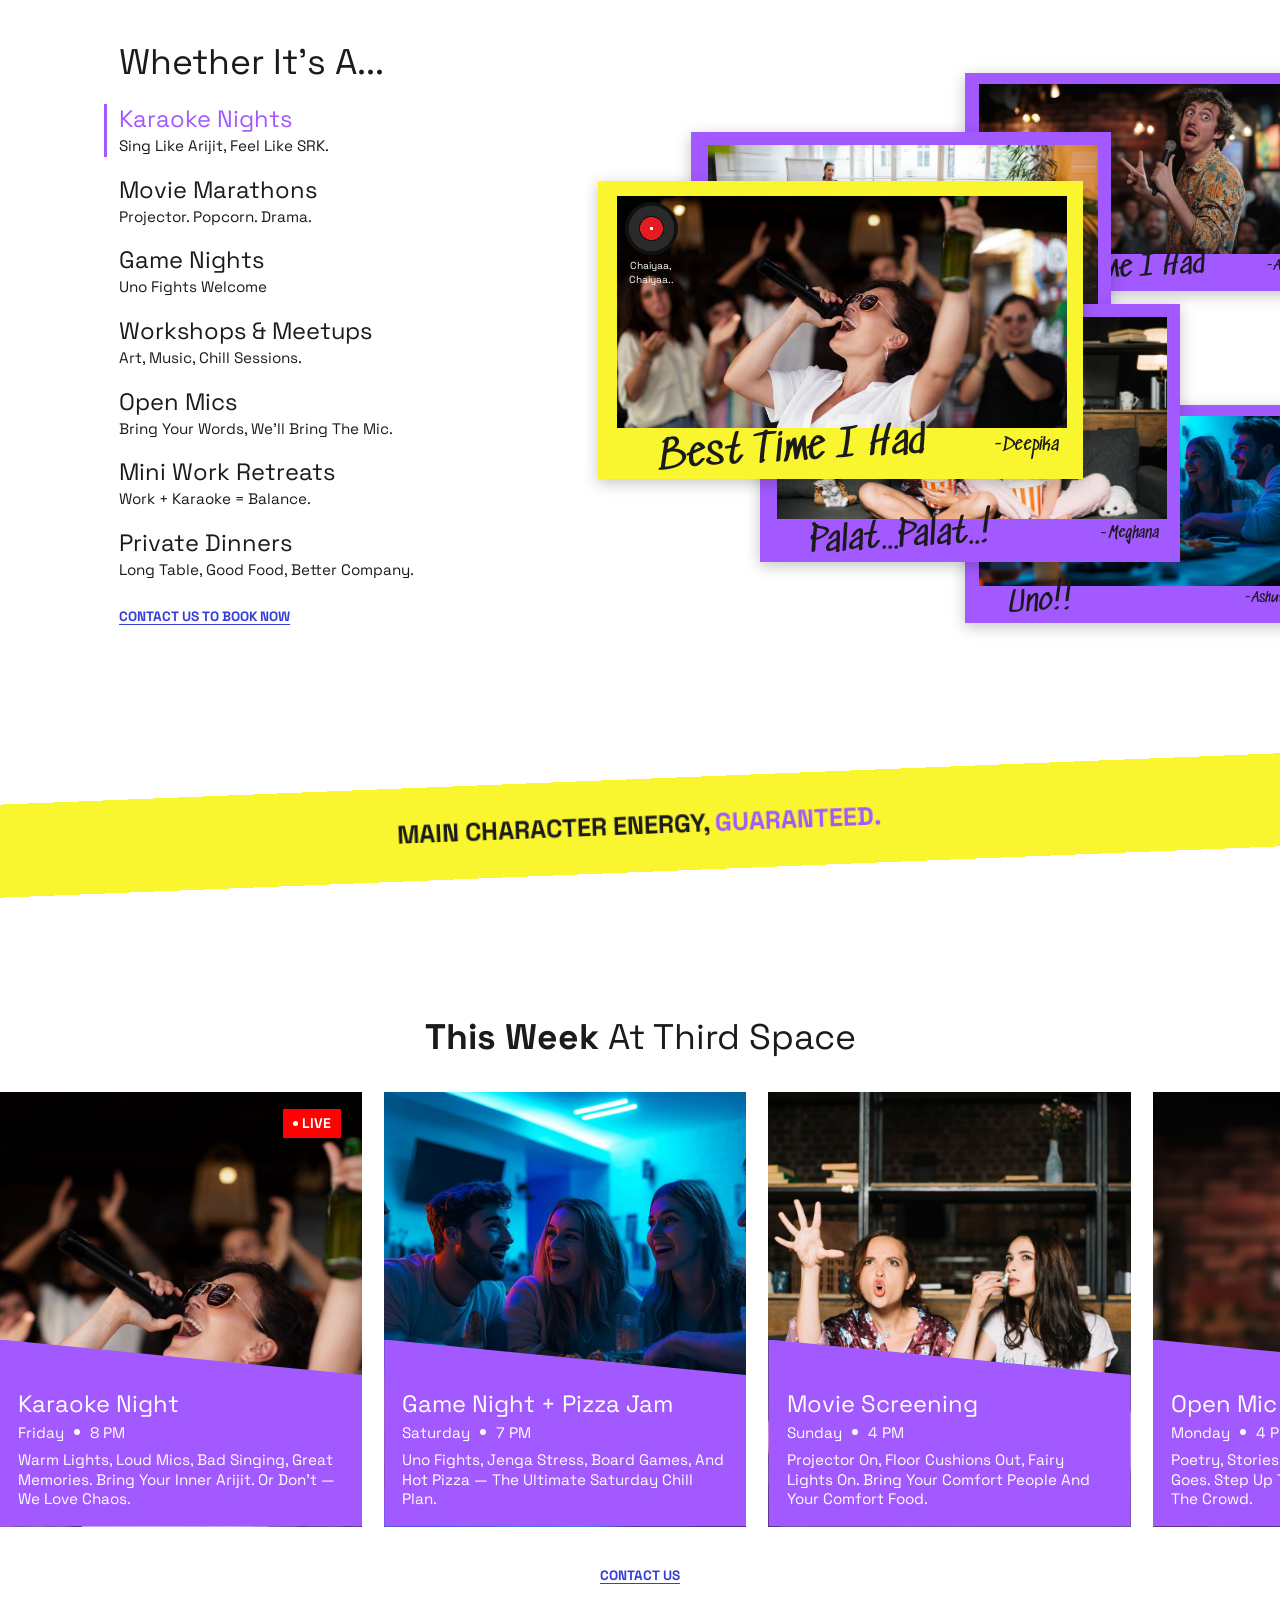
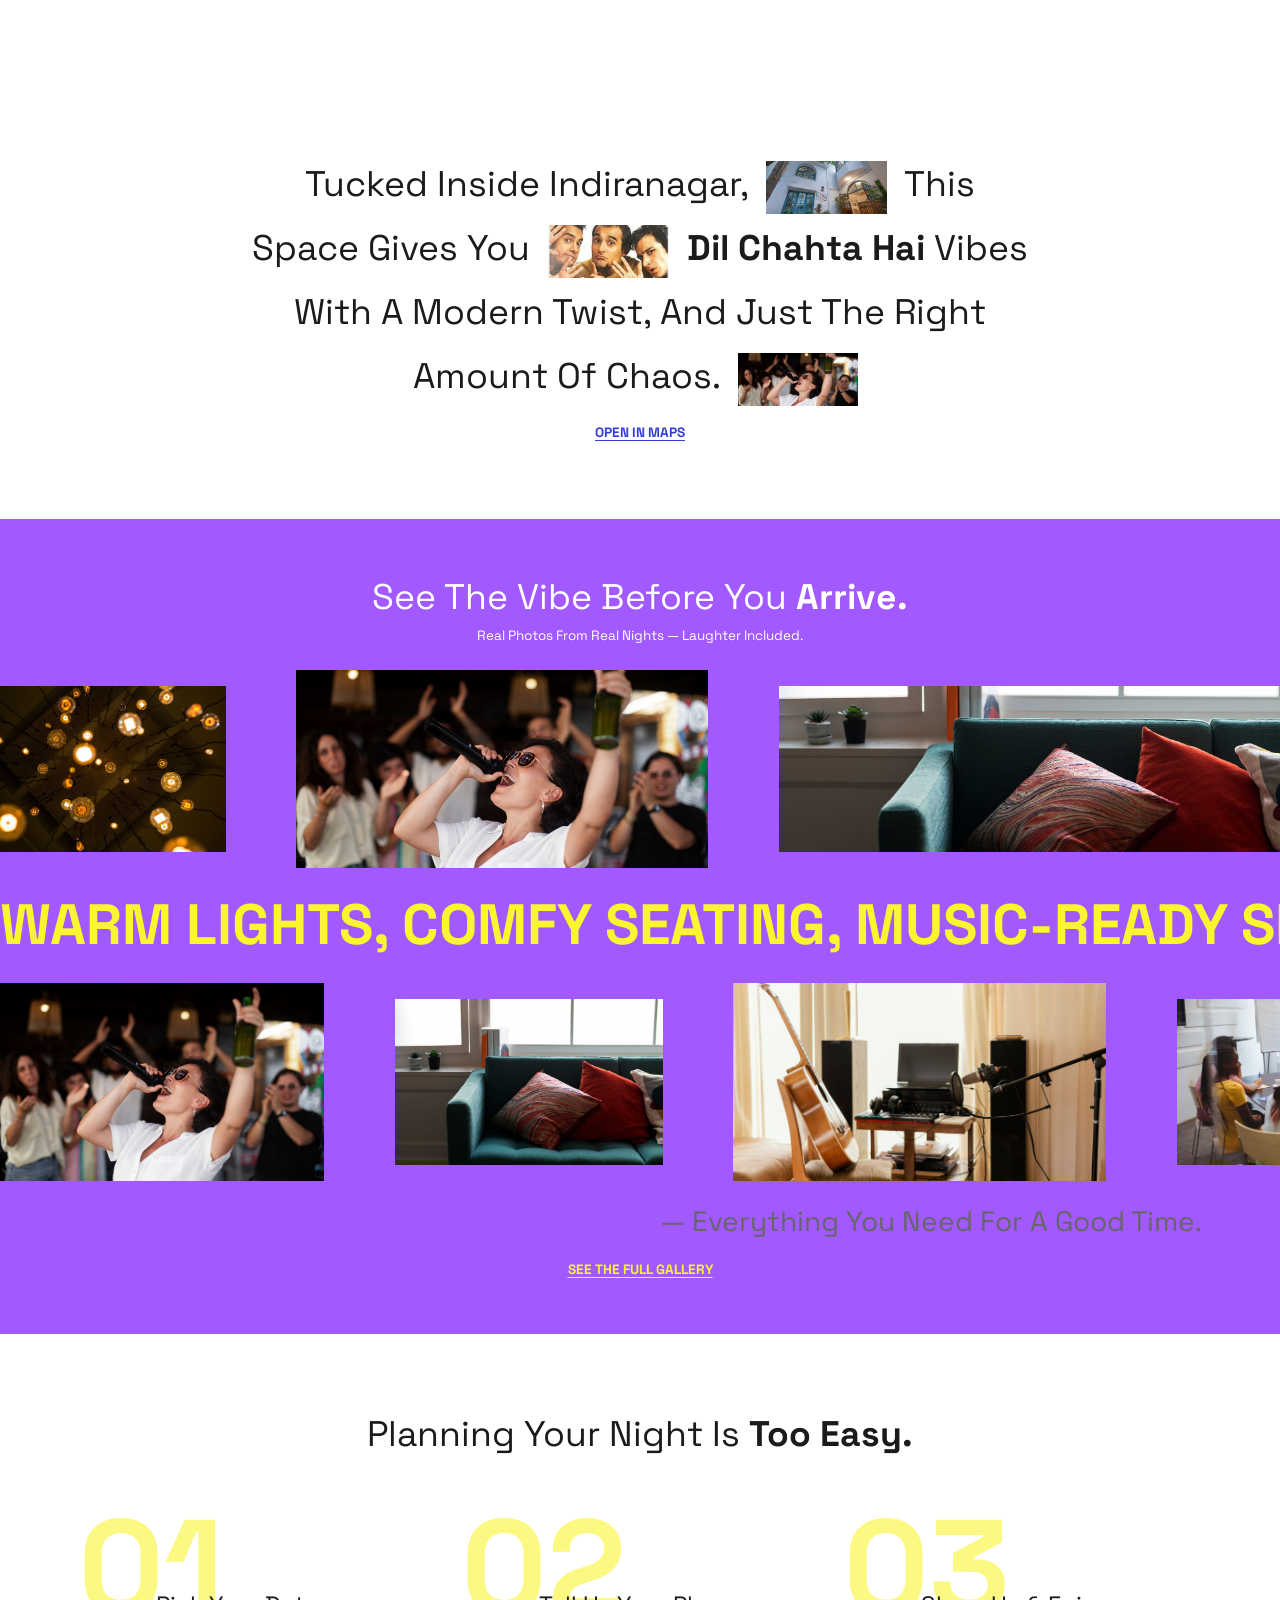
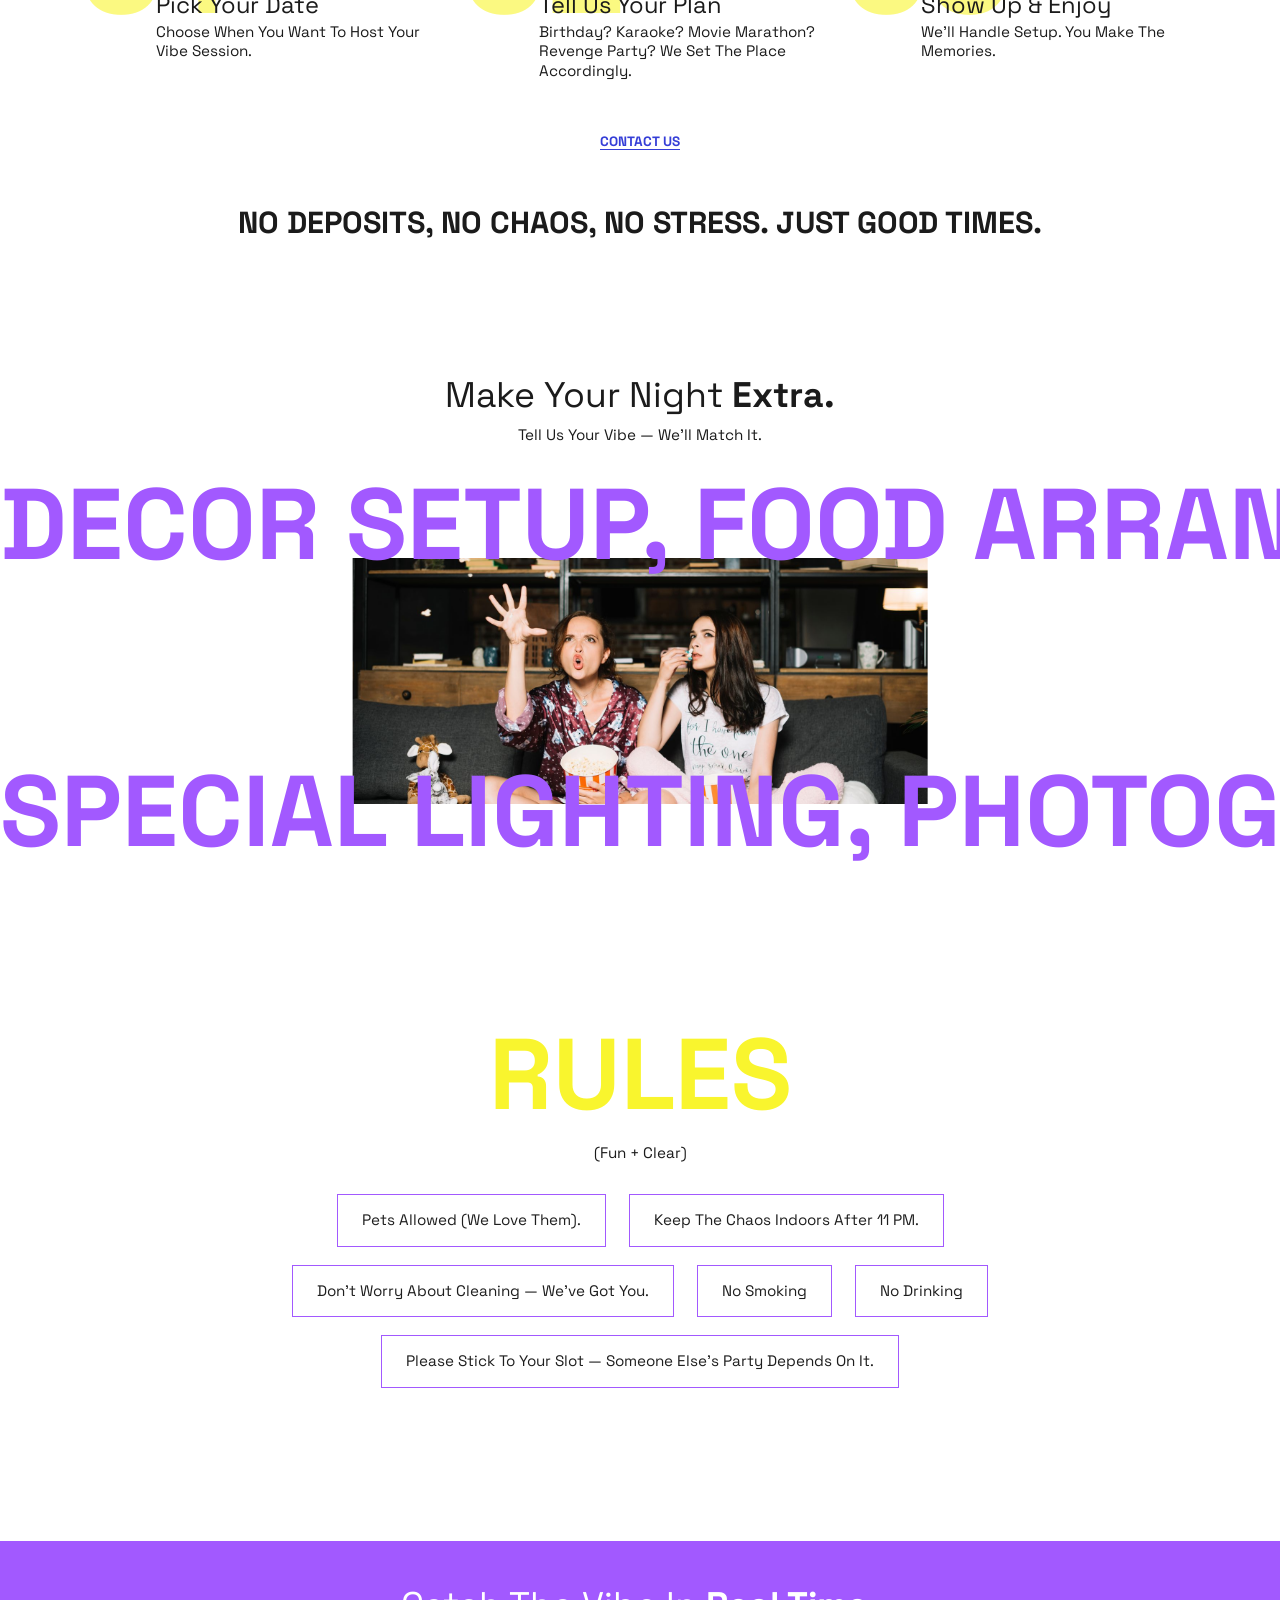
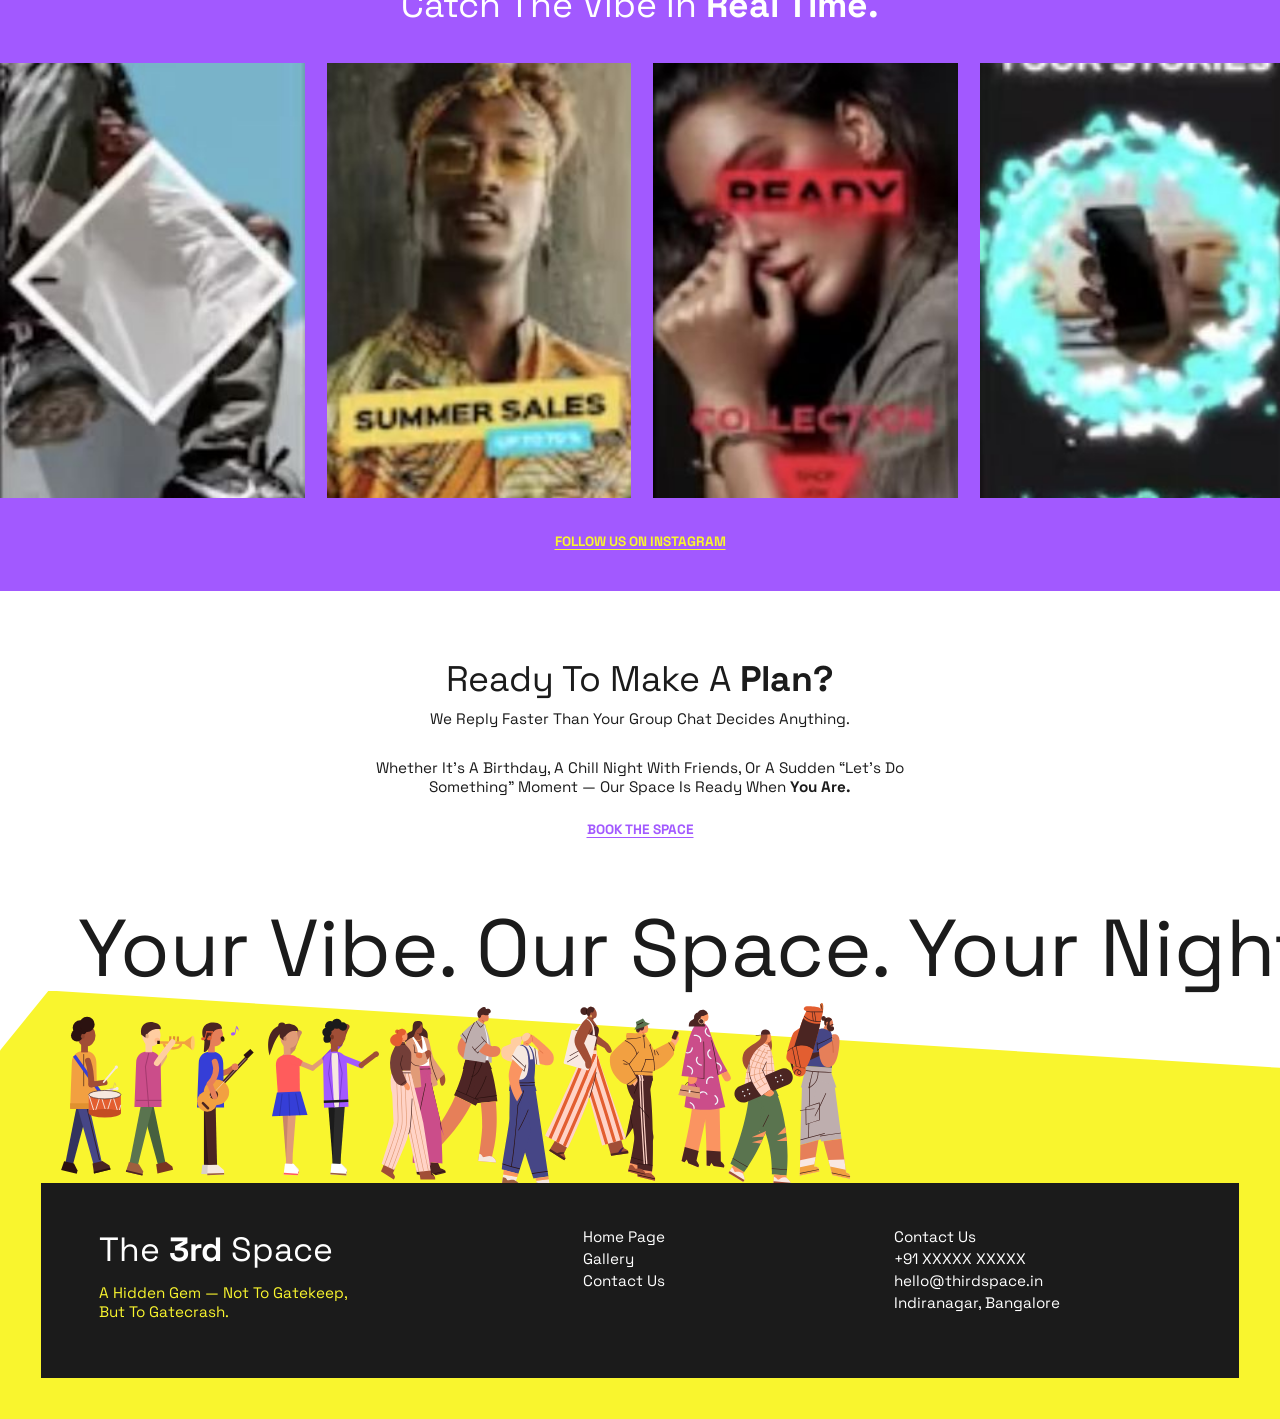
==== commit d60e0ec3: "Footer: dancing duo with changing choreography" ====
--- a/index.html
+++ b/index.html
@@ -241,7 +241,7 @@
 </footer>
 
 <script src="js/scene-data.js?v=2"></script>
-<script src="js/main.js?v=5"></script>
+<script src="js/main.js?v=6"></script>
 <script src="js/scene.js?v=3"></script>
 </body>
 </html>
